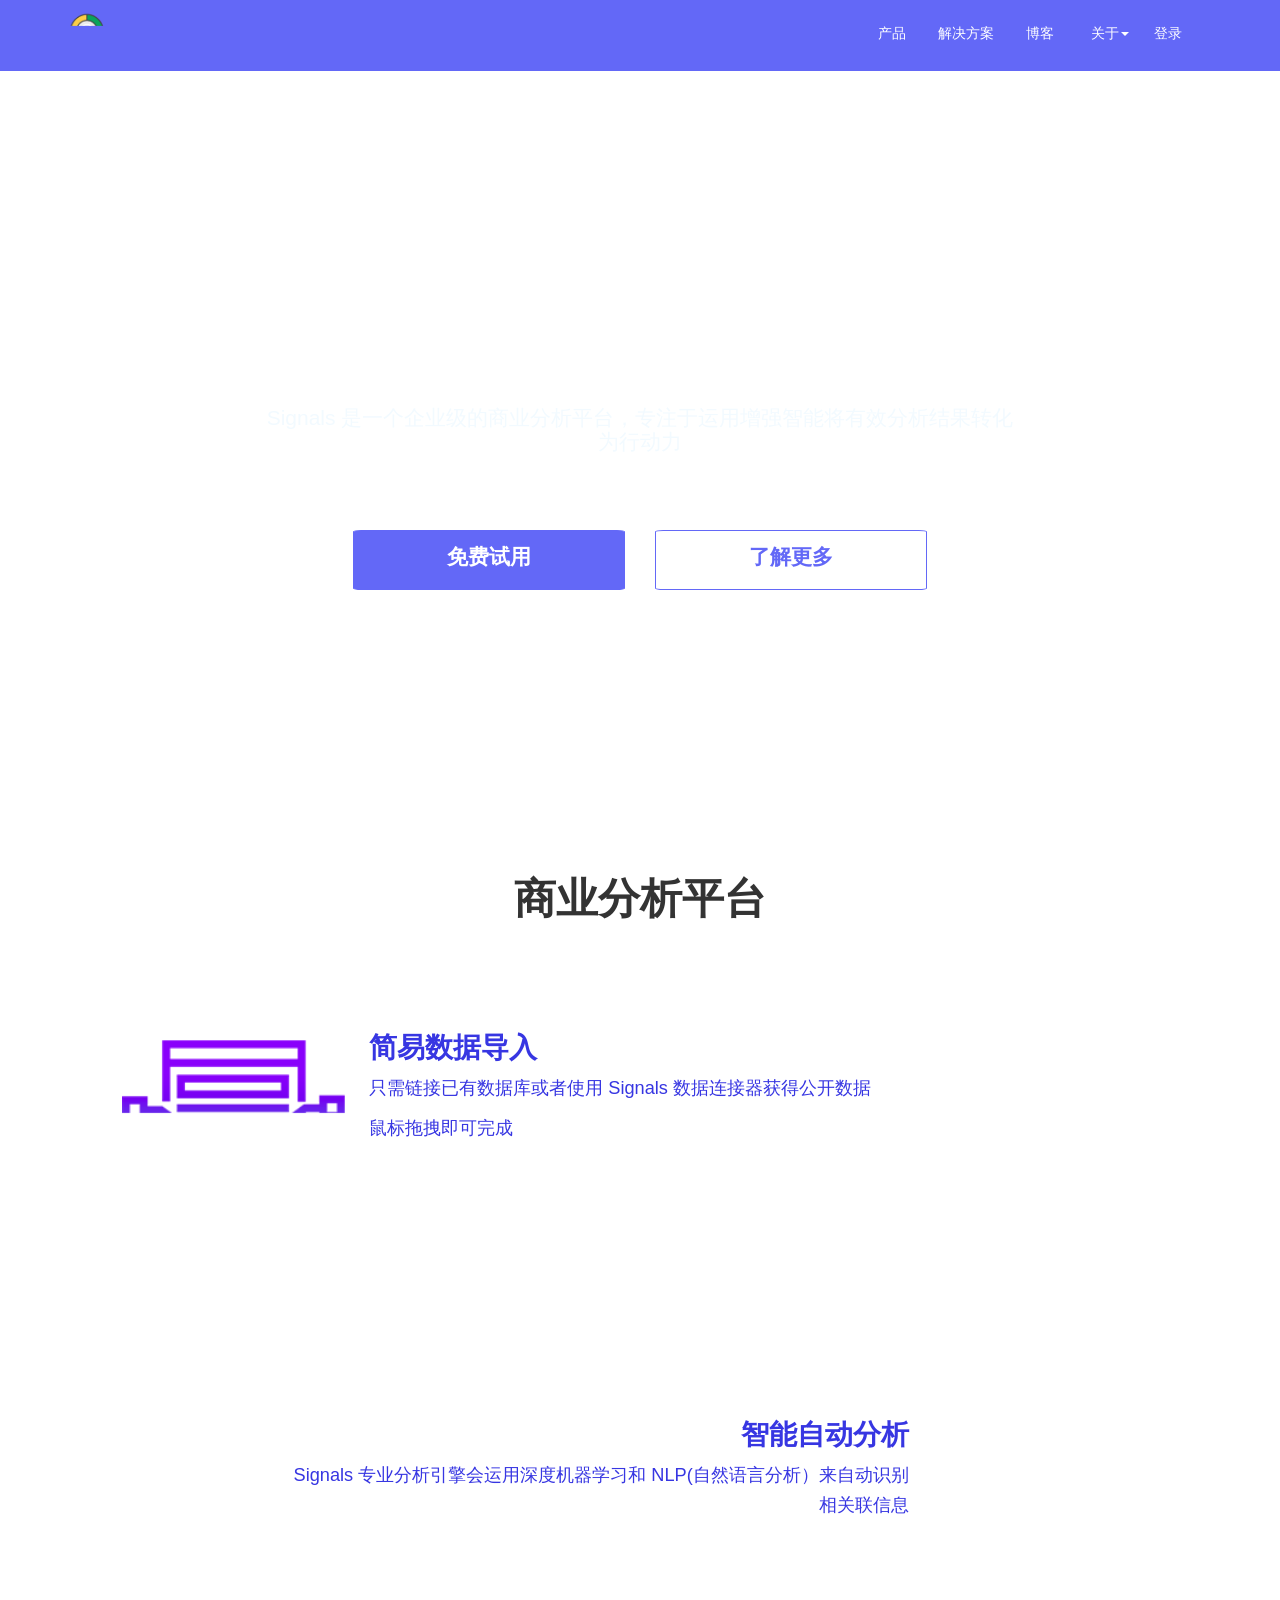
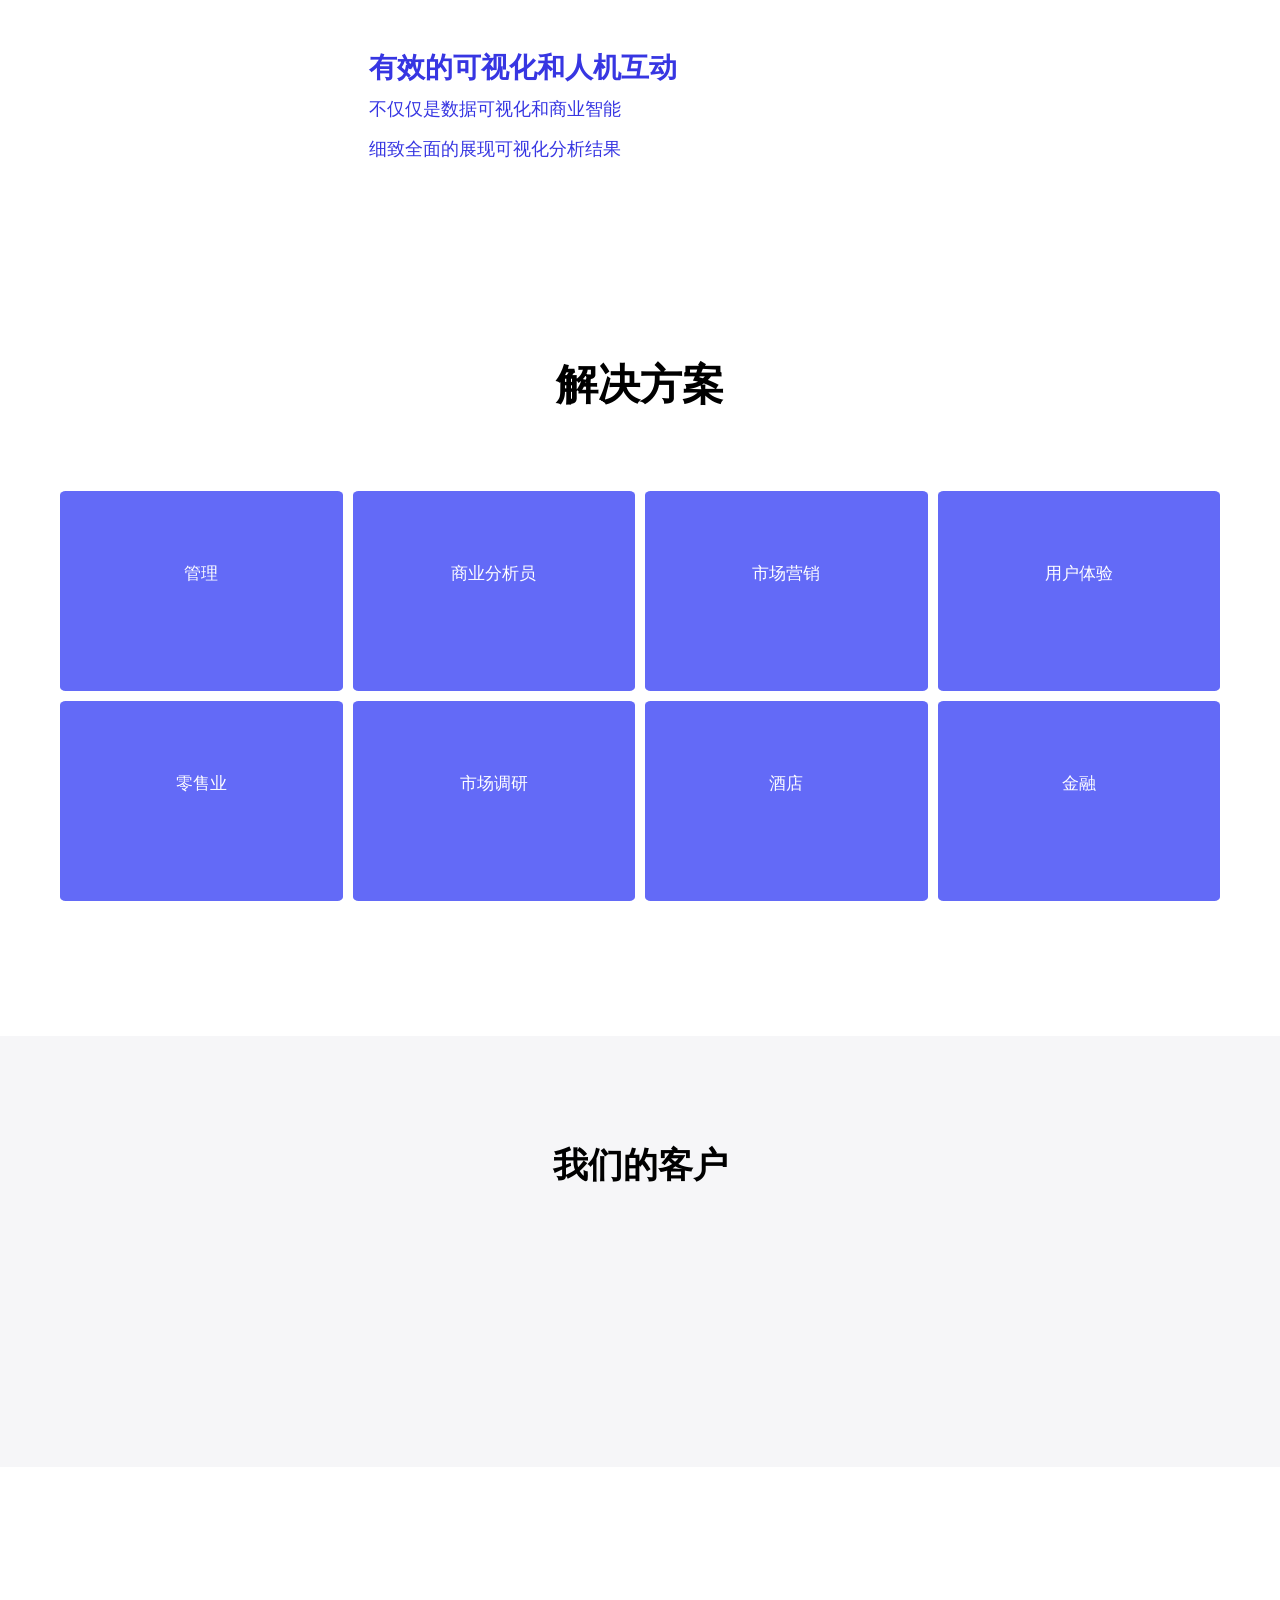
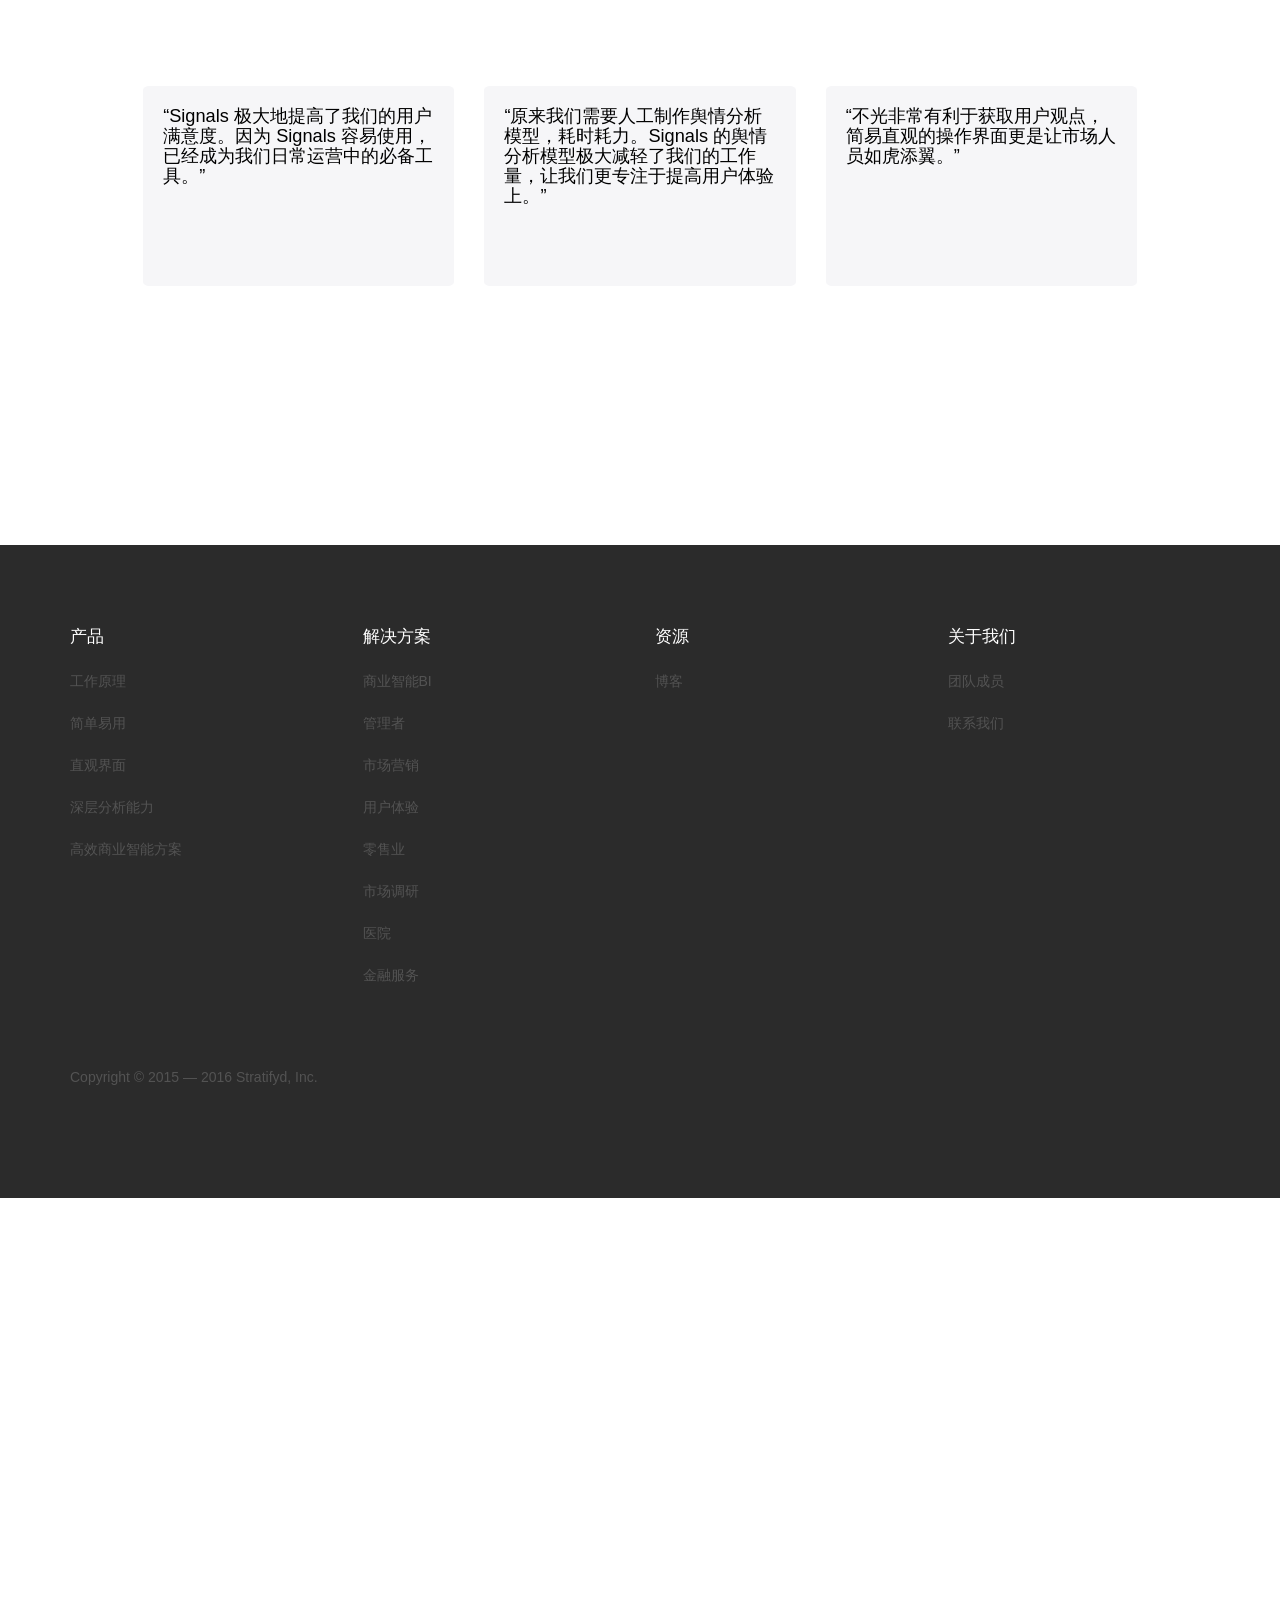
==== index.html @ f4f073d9 "CNTypo" ====
<!DOCTYPE html>
<html lang="en">
<head>
    <meta charset="UTF-8">
	<meta name="viewport" content="width=device-width, initial-scale=1" />
    <title></title>
    <link rel="stylesheet" href="lib/bootstrap-3.3.7-dist/css/bootstrap.min.css" rel="stylesheet">
    <script src="https://code.jquery.com/jquery-2.2.0.min.js"></script>
	<link href="CSS/Global.css" rel="stylesheet"/>
	<link href="CSS/Buttons.css" rel="stylesheet"/>
	<link href="CSS/CanvasBox.css" rel="stylesheet"/>
	<link href="CSS/LandingPageDesigned.css" rel="stylesheet"/>	
</head>
<body>
<!--Maincotainer the whole page-->	
	

		<nav class="navbar navbar-default" role="navigation" id="NavBarPart">
	   <div class="navbar-header" id="CompanyTitelPartImportent">
		  <button type="button" class="navbar-toggle" data-toggle="collapse" 
			 data-target="#example-navbar-collapse">
			 <span class="sr-only">Switch</span>
			 <span class="icon-bar"></span>
			 <span class="icon-bar"></span>
			 <span class="icon-bar"></span>			  
		  </button>
		  <a class="navbar-brand" id="CompanyIconTitleText" href="#">
			  <img class="img" src="Resource/Icons/Stratifyd/Stratifyd-Logo-Simple-white.png" id="NavTitleCompanyIcon">
			  </img> 
<!--			  <span class="NavTitleName" id="StratifydLogoText">Stratifyd</span> -->
<!--		   <img class="img" src="Resource/Icons/Stratifyd/Stratifyd-Logo-Simple-text-white.png" id="StratifydLogoText"></img>-->
		   </a>	
	   </div>
	   <div class="collapse navbar-collapse" id="example-navbar-collapse">
		  <ul class="nav navbar-nav" id="NavbarDetailPart">
			 <li class="active NavBarButtons" id="navProduct"><a href="#">产品</a></li>
			 <li class="active NavBarButtons" id="navSolution"><a href="#">解决方案</a></li>
			 <li class="active NavBarButtons" id="navBlog"><a href="#">博客</a></li>
			 <li class="dropdown">
				 <a href="#" class="dropdown-toggle NavBarButtons" data-toggle="dropdown"id="DraopDownMenu1">
					 关于<b class="caret"></b>
				 </a>
				 <ul class="dropdown-menu NavBarButtons">
					 <li><a href="#" id="navOurTeam">关于我们</a>
					 </li>
					 <li><a href="#" id="navContactUs">联系我们</a>
					 </li>
				 </ul>
			  </li>
		 		<li class="active NavBarButtons" id="navLogIN"><a href="#">登录</a></li>	  
<!--			 <li class="active NavBarButtons col-xs-12 col-sm-2 col-md-2" id = "NavBarLoginPart"><a class = "btn NavBarButtons" id="NavBarLoginButton">Log In</a></li>-->
<!--		     <li class="active NavBarButtons col-xs-12 col-sm-2 col-md-2" id = "NavBarSignUpPart"><a class = "btn NavBarButtons" id="NavBarSignUpButton">Sign Up</a></li>		 -->
		  </ul>
	   </div>
	</nav>
	
<div class="jumbotron" id="TitleBar">
	
	<div class = "container" id = "LandingPageMainTitleContainer">
		
		<div class="row">
<!--
			<div class="col-xs-2 col-sm-2 col-md-2 col-lg-2">
			</div>
-->
			<div class="col-xs-12 col-sm-12 col-md-12 col-lg-12">
				<h1 class="Introduce IntroTitle" id="MainAttarctText">从海量数据到企业利润的最佳捷径
				<h1>
			</div>
		</div>

		<div class="row">
			<div class="col-xs-12 col-sm-12 col-md-2 col-lg-2">
			</div>		
			<div class="col-xs-12 col-sm-12 col-md-8 col-lg-8">
				<h3 class="Introduce IntroCotent" id="SignalsText">
					Signals 是一个企业级的商业分析平台，专注于运用增强智能将有效分析结果转化为行动力
				</h3>
			</div>		
		</div>

		<div class="row">
			<div class="col-xs-12 col-sm-12 col-md-6 col-md-6 text-right" id = "TitleButtonPart1">
				<span class="btn btn-info" id="FirstTry">免费试用</span>
			</div>
			
			<div class="col-xs-12 col-sm-12 col-md-6 col-md-6 text-left" id = "TitleButtonPart2">
				<span class="btn btn-info" id="LandingFirstLearnMoreProduct">了解更多</span>
			</div>
			
		</div>			
		
	</div>
			
</div>

	
<div class = "container" id = "BubbleProcessDetailCotainer">
	
	<div class="row">
		<div class = "col-sm-12 text-center" id = "FirstSubTitle">
			<h1 class = "SecondRowTitle">商业分析平台</h1>
		</div>
	</div>
	
	<div class = "row" id = "ProcessDetailContent">
		<div class = "col-xs-12  col-sm-12 col-md-12 text-center">
			
			<div class = "col-xs-12 col-sm-12 col-md-12 ProcessDetailSignalBox2" id="DetailColum1">
				
				<div class="col-xs-12 col-sm-12 col-md-3" id="DetailColum1">
					
						<img src="Resource/LandingPageImages/BlueIntegrateIcon.png" class="img BubblePart BigSize" id = "CircleBubble1">
						</img>
				
				</div>

				<div class="col-xs-12 col-sm-12 col-md-7 ProcessDetailTextIntro2 text-left" id="DetailColum1">
					
					<h3 class="IconTitleS ThirdTitle" id = "IntegrateTitle">简易数据导入</h3>
					
					<h4 class="ProcessDetailText" id="IntegrateDetailText1">
						只需链接已有数据库或者使用 Signals 数据连接器获得公开数据
					</h4>
					
					<h4 class="ProcessDetailText" id="IntegrateDetailText2">
						鼠标拖拽即可完成
					</h4>
					
<!--
					<h4 class="ProcessDetailIntroText text-left" id="IntegrateDetailIntroText2">
						Data connectors include Salesforce, Twitter, Facebook, Google Play Store, iOS app Store and many more. The list is always growing!
					</h4>
-->
					
				</div>			

			
			</div>
		
			<div class = "col-xs-12 col-sm-12 col-md-12 ProcessDetailSignalBox2" id="DetailColum2">
				
				<div class="col-xs-12 col-sm-12 col-md-12" id="DetailColum2">
					
					<div class="col-xs-12 col-sm-12 col-md-2">
					</div>
					
					<div class="col-xs-12 col-sm-12 col-md-3" id="DetailColum2ImageBox">

							<img src="Resource/LandingPageImages/BlueProcessIcon.png" class="img BubblePart BigSize" id = "CircleBubble2">
							</img>

					</div>
				
					<div class="col-xs-12 col-sm-12 col-md-7 ProcessDetailTextIntro2 text-right" id="DetailColum2">

						<h3 class="IconTitleS ThirdTitle" id = "ProcessTitle">智能自动分析</h3>

						<h4 class="ProcessDetailText" id="ProcessDetailText1">
								Signals 专业分析引擎会运用深度机器学习和 NLP(自然语言分析）来自动识别相关联信息
						</h4>
						
<!--
						<h4 class="ProcessDetailText" id="ProcessDetailText1">
								Let Signals’ Deep Machine Learning engine do the heavy lifting by detecting relevant themes in the data, no training required.
						</h4>
-->
						
<!--
						<h4 class="ProcessDetailIntroText" id="ProcessDetailIntroText2">
							Data connectors include Salesforce, Twitter, Facebook, Google Play Store, iOS app Store and many more. The list is always growing!
						</h4>
-->

					</div>
					
				</div>		

			</div>
	
			<div class = "col-xs-12 col-sm-12 col-md-12 ProcessDetailSignalBox2" id="DetailColum3">
				
				<div class="col-xs-12 col-sm-12 col-md-12" id="DetailColum3">
					
					<div class="col-xs-12 col-sm-12 col-md-3" id="DetailColum3">

							<img src="Resource/LandingPageImages/BlueVisulizationIcon.png" class="img BubblePart BigSize" id = "CircleBubble3">
							</img>

					</div>

					<div class="col-xs-12 col-sm-12 col-md-7 ProcessDetailTextIntro2 text-left" id="DetailColum3">

						<h3 class="IconTitleS ThirdTitle" id = "VisualizationTitle"> 有效的可视化和人机互动</h3>

						<h4 class="ProcessDetailText" id="VisualizationText1">
							不仅仅是数据可视化和商业智能
						</h4>
						
						<h4 class="ProcessDetailText" id="VisualizationText2">
							细致全面的展现可视化分析结果
						</h4>
						
<!--
						<h4 class="ProcessDetailIntroText" id="VisualizationDetailIntroText2">
							Create a dashboard or do a deep-dive analysis. No need for a data scientist.
						</h4>
-->
						
					</div>			
				
				</div>
	
			</div>			
		
		</div>
	</div>	
	
</div>
<!--</div>-->

<div class = "container" id = "ProcessDetailCotainer">
	
	<div class="row">
		<div class = "col-xs-12 col-sm-12 col-md-12 text-center" id = "LinkButtonPartText1">
			<h2 class="SecondRowTitle" id="ASolutionYNTitle">解决方案</h2>
		</div>
	</div>
	
	<div class="row" id="FirstLinkButtonRow">
				
		<div class = "col-xs-12 col-sm-6 col-md-3 CenterandBoderBox">
			<div class = "col-xs-12 col-sm-12 col-md-12 CenterandBoder" id = "LinkButtonCotainBox11">

				<div class = 'col-sm-12 SolutionBox' id = "LinkCotainMainView11">
					<img src="Resource/Icons/BottomLinkIcons/NewExcutivesIcon.png" class="img BottomIcons" id="ExecutiveIcon">
					</img>
					<h5 class = "IconTitleS WhiteText" id = "ExecutiveTitle">管理</h5>
				</div>

				<div class = 'col-xs-12 col-sm-12 col-md-12 SolutionBox' id = "LinkCotainText11">

					<h5 class="LittleTitle"> 管理:
					</h5>
					<P>
					<h5 class="TextControl">根据实时准确数据分析制定决策</h5>
					</P>

					<p>
					<h5 class = "IconTitleS BlueLinkText" id = "ExecutiveLearnMore">了解更多</h5>	
					</p>

				</div>

			</div>
		</div>
			
		<div class = "col-xs-12 col-sm-6 col-md-3 CenterandBoderBox">
			<div class = "col-xs-12 col-sm-12 col-md-12 CenterandBoder" id = "LinkButtonCotainBox12">

				<div class = 'col-sm-12 SolutionBox' id = "LinkCotainMainView12">
					<img src="Resource/Icons/BottomLinkIcons/User_white.png" class="img BottomIcons" id="BusinessIntIcon">
					</img>
					<h5 class = "IconTitleS WhiteText" id = "BussinessIntTitle">商业分析员</h5>				
				</div>

				<div class = 'col-sm-12 col-md-12 SolutionBox' id = "LinkCotainText12">

					<h5 class="LittleTitle"> 商业分析员:
					</h5>

					<p>
					<h5 class="TextControl">快速准确制定深度数据分析报告</h5>
					</p>

					<p>
					<h5 class = "IconTitleS BlueLinkText" id = "BusinessIntLearnMore">了解更多</h5>	
					</p>
				</div>

			</div>
		</div>

		<div class = "col-xs-12 col-sm-6 col-md-3 CenterandBoderBox">
			<div class = "col-xs-12 col-sm-12 col-md-12 CenterandBoder" id = "LinkButtonCotainBox13">

				<div class = 'col-xs-12 col-sm-12 col-md-12 SolutionBox' id = "LinkCotainMainView13">
					<img src="Resource/Icons/BottomLinkIcons/NewMarketingIcon_White.png" class="img BottomIcons" id="MarketingIcon">
					</img>
					<h5 class = "IconTitleS WhiteText" id = "MarketingTitle">市场营销</h5>				
				</div>

				<div class = 'col-xs-12 col-sm-12 col-md-12 SolutionBox' id = "LinkCotainText13">

					<h5 class="LittleTitle"> 市场营销:
					</h5>

					<p>
					<h5 class="TextControl">根据热点制定有效市场营销活动</h5>					
					</p>

					<p>
					<h5 class = "IconTitleS BlueLinkText" id = "MarketingLearnMore">了解更多</h5>	
					</p>
				</div>

			</div>			
		</div>
		
		<div class = "col-xs-12 col-sm-6 col-md-3 CenterandBoderBox">
			<div class = "col-xs-12 col-sm-12 col-md-12 CenterandBoder" id = "LinkButtonCotainBox14">

				<div class = 'col-xs-12 col-sm-12 col-md-12 SolutionBox' id = "LinkCotainMainView14">
					<img src="Resource/Icons/BottomLinkIcons/NewCustomerIcon.png" class="img BottomIcons" id="CustomerExIcon">
					</img>
					<h5 class = "IconTitleS WhiteText" id = "CustomerEXTitle">用户体验</h5>
				</div>

				<div class = 'col-xs-12 col-sm-12 col-md-12 SolutionBox' id = "LinkCotainText14">

					<h5 class="LittleTitle">用户体验:
					</h5>

					<p>
					<h5 class="TextControl">时时了解用户情感趋势，做出快速反应</h5>	
					</p>

					<p>
					<h5 class = "IconTitleS BlueLinkText" id = "CustomerexperienceLearnMore">了解更多</h5>	
					</p>

				</div>

			</div>			
		</div>

	</div>

	<div class="row" id="SecondLinkButtonRow">
		
		<div class = "col-xs-12 col-sm-6 col-md-3 CenterandBoderBox">
			<div class = "col-xs-12 col-sm-12 col-md-12 CenterandBoder2" id = "LinkButtonCotainBox21">

				<div class = 'col-sm-12 SolutionBox' id = "LinkCotainMainView21">
					<img src="Resource/Icons/BottomLinkIcons/NewRetailIcon.png" class="img BottomIcons" id="RetailIcon">
					</img>
					<h5 class = "IconTitleS WhiteText" id = "RetailTitle">零售业</h5>				
				</div>

				<div class = 'col-xs-12 col-sm-12 col-md-12 SolutionBox' id = "LinkCotainText21">

					<h5 class="LittleTitle">零售业: 
					</h5>

					<p>
					<h5 class="TextControl">精准分析用户，了解目标用户的购买趋势</h5>	
					</p>

					<p>
					<h5 class = "IconTitleS BlueLinkText" id = "RetailLearnMore">了解更多</h5>	
					</p>

				</div>		

			</div>			
		</div>


		<div class = "col-xs-12 col-sm-6 col-md-3 CenterandBoderBox">
			<div class = "col-xs-12 col-sm-12  col-md-12 CenterandBoder2" id = "LinkButtonCotainBox22">
			
				<div class = 'col-xs-12 col-sm-12 col-md-12 SolutionBox' id = "LinkCotainMainView22">
					<img src="Resource/Icons/BottomLinkIcons/NewUtilitiesIcon.png" class="img BottomIcons" id="UtilitiesIcon">
					</img>
					<h5 class = "IconTitleS WhiteText" id = "UtilitiesTitle">市场调研</h5>				
				</div>

				<div class = 'col-xs-12 col-sm-12 col-md-12 SolutionBox' id = "LinkCotainText22">

					<h5 class="LittleTitle">市场调研: 
					</h5>

					<p>
					<h5 class="TextControl">有效及时对用户反馈做出回应</h5>	
					</p>

					<p>
					<h5 class = "IconTitleS BlueLinkText" id = "UtilitiesLearnMore">了解更多</h5>	
					</p>

				</div>	

			</div>
		</div>


		<div class = "col-xs-12 col-sm-6 col-md-3 CenterandBoderBox">
			<div class = "col-xs-12 col-sm-12 col-md-12 CenterandBoder2" id = "LinkButtonCotainBox23">
				<div class = 'col-sm-12 SolutionBox' id = "LinkCotainMainView23">
					<img src="Resource/Icons/BottomLinkIcons/NewHospitalityIcon_White.png" class="img BottomIcons" id="HospitalityIcon">
					</img>
					<h5 class = "IconTitleS WhiteText" id = "HospitalityTitle">酒店</h5>					
				</div>

				<div class = 'col-xs-12 col-sm-12 col-md-12 SolutionBox' id = "LinkCotainText23">

					<h5 class="LittleTitle">酒店:
					</h5>

					<p>
					<h5 class="TextControl">只需几下点击，有效提高用户体验</h5>	
					</p>

					<p>
					<h5 class = "IconTitleS BlueLinkText" id = "HospitalityLearnMore">了解更多</h5>	
					</p>

				</div>	

			</div>			
		</div>


		<div class = "col-xs-12 col-sm-6 col-md-3 CenterandBoderBox">
			<div class = "col-xs-12 col-sm-12 col-md-12 CenterandBoder2" id = "LinkButtonCotainBox24">

				<div class = 'col-xs-12 col-sm-12 col-md-12 SolutionBox' id = "LinkCotainMainView24">
					<img src="Resource/Icons/BottomLinkIcons/NewFinaicialIcon_White.png" class="img BottomIcons" id="FinancialIcon">
					</img>
					<h5 class = "IconTitleS WhiteText" id = "FinancialTitle">金融</h5>				
				</div>

				<div class = 'col-xs-12 col-sm-12 col-md-12 SolutionBox' id = "LinkCotainText24">

					<h5 class="LittleTitle">金融: 
					</h5>

					<p>
					<h5 class="TextControl">有效提高市场占有率，增强竞争力</h5>	
					</p>

					<p>
					<h5 class = "IconTitleS BlueLinkText" id = "FinancialLearnMore">了解更多</h5>	
					</p>

				</div>	

			</div>			
		</div>


	</div>
</div>

<div class = "containers" id = "CompanyCotainers">
	
	<div class = "container" id = "CompanyCotainers">
		<div class="row CoustomerIconPart" id="CompanyIconPartTitleRow1">
			<div class = "col-xs-12 col-sm-12 col-md-12 text-center">
				<h3 class = "CustomerTitle" id = "CustomerTitle">我们的客户</h3>
			</div>
		</div>

		<div class="row CoustomerIconPart" id="CompanyIconPartRow1">

			<div class = "col-xs-12 col-sm-12 col-md-2">
			</div>

			<div class = "col-xs-6 col-sm-4 col-md-2" id = "AdImageBox1">
				<img class = "AdImageShow" id = "Ad1" src="Resource/Icons/CustomerCompanyIcon/Icons/lenovo.png" alt = "Lenovo">
				</img>
			</div>

			<div class = "col-xs-6 col-sm-4 col-md-2" id = "AdImageBox3">
				<img class = "AdImageShow" id = "Ad3" src="Resource/Icons/CustomerCompanyIcon/Icons/fultonHogan.png" alt = "Fultno">
				</img>
			</div>

			<div class = "col-xs-6 col-sm-4 col-md-2" id = "AdImageBox4">
				<img class = "AdImageShow" id = "Ad4" src="Resource/Icons/CustomerCompanyIcon/Icons/Masco.png" alt = "Masco">
				</img>
			</div>

			<div class = "col-xs-6 col-sm-4 col-md-2" id = "AdImageBox6">
				<img class = "AdImageShow" id = "Ad6" src="Resource/Icons/CustomerCompanyIcon/Icons/ally.png" alt = "Ally">
				</img>
			</div>

		</div>

		<div class="row CoustomerIconPart" id="CompanyIconPartRow2">

			<div class="col-xs-12 col-sm-12 col-md-2">
			</div>

			<div class = "col-xs-6 col-sm-4 col-md-2 col-lg-2" id = "AdImageBox7">
				<img class = "AdImageShow" id = "Ad7" src="Resource/Icons/CustomerCompanyIcon/Icons/shadowdataChange.png" alt = "Shadowdata">
				</img>
			</div>

			<div class = "col-xs-6 col-sm-4 col-md-2 col-lg-2" id = "AdImageBox8">
				<img class = "AdImageShow" id = "Ad8" src="Resource/Icons/CustomerCompanyIcon/Icons/Tinypulse.png" alt = "Tinypluse">
				</img>
			</div>

			<div class="col-xs-6 col-sm-4 col-md-2 col-lg-2" id = "AdImageBox9">
				<img class = "AdImageShow" id = "Ad9" src="Resource/Icons/CustomerCompanyIcon/Icons/Erwin%20Penland.png" alt = "Erwin">
				</img>
			</div>

			<div class="col-xs-6 col-sm-4 col-md-2 col-lg-2" id = "AdImageBox10">
				<img class = "AdImageShow" id = "Ad10" src="Resource/Icons/CustomerCompanyIcon/Icons/lowe's.png" alt = "Lowes">
				</img>
			</div>

		</div>
	</div>
</div>

<div class = "containers" id = "TextSayingPart">
	
	<div class = "container">
		<div class = "row" id = "SayingPart">
			<h2 class="text-center" id="SayingTitle">客户见证</h2>
		</div>

		<div class = "row" id = "SayingTextPart">
			<div class="" id = "TextBox">

				<div class="col-xs-12 col-sm-12 col-md-4" id = "TextContent1">
					<div class = "col-xs-12 col-sm-12 StableHeight TextCotent">
						<h4 class="SayingText" id="SayingText1">
							“Signals 极大地提高了我们的用户满意度。因为 Signals 容易使用，已经成为我们日常运营中的必备工具。”
						</h4>
					</div>

					<div class="col-xs-12 col-sm-12 TitleRule" id = "GuysTitle1">
	<!--					<h4>Ashley Hunsucker,</h4>-->
						<h4 class="SayingTitleTextStyle">高级产品市场分析经理</h4>
					</div>

	<!--
					<div class="col-sm-12 NamePartRule" id = "GuysName1">
						<h4 class="NameOh">Ally</h4>
					</div>
	-->
					<div class="col-xs-12 col-sm-12 col-md-12 SayingImage text-left ButtonIconLittleMarginleft" id="AllayWhiteIcon">
						<img src="Resource/Icons/WhiteIcon/AllySaying_WhiteIcon.png"></img>
					</div>

				</div>

				<div class="col-xs-12 col-sm-12 col-md-4" id = "TextContent2">

					<div class = "col-xs-12 col-sm-12 StableHeight TextCotent">
						<h4 class="SayingText" id="SayingText2">
							“原来我们需要人工制作舆情分析模型，耗时耗力。Signals 的舆情分析模型极大减轻了我们的工作量，让我们更专注于提高用户体验上。”
						</h4>					
					</div>

					<div class="col-xs-12 col-sm-12 TitleRule" id = "GuysTitle2">
	<!--					<h4>Harshad Varia,</h4>-->
						<h4 class="SayingTitleTextStyle">高级用户体验经理</h4>
					</div>

	<!--
					<div class="col-sm-12 NamePartRule" id = "GuysName2">
						<h4 class="NameOh">Lenovo</h4>
					</div>				
	-->
					<div class="col-xs-12 col-sm-12 col-md-12 SayingImage text-left ButtonIconLittleMarginleft" id="LenoveWhiteIcon">
						<img src="Resource/Icons/WhiteIcon/LenoveSaying_WhiteIcon.png"></img>
					</div>

				</div>

				<div class="col-xs-12 col-sm-12 col-md-4" id = "TextContent3">

					<div class = "col-xs-12 col-sm-12 StableHeight TextCotent">
						<h4 class="SayingText" id="SayingText3">
							“不光非常有利于获取用户观点，简易直观的操作界面更是让市场人员如虎添翼。”					
						</h4>						
					</div>

					<div class="col-xs-12 col-sm-12 TitleRule" id = "GuysTitle3">
	<!--					<h4>Roger Beasley, </h4>-->
						<h4 class="SayingTitleTextStyle">首席战略官</h4>
					</div>

					<div class="col-xs-12 col-sm-12 col-md-12 SayingImage text-left ButtonIconLittleMarginleft" id="ErwinWhiteIcon">
						<img src="Resource/Icons/WhiteIcon/ErwinSayingIcon_White.png"></img>
					</div>			

				</div>

			</div>
		</div>		
	</div>

</div>

<div class="containers" id="BottomLinkPart">
	<div class = "container">
		<div class = "row" id = "BottomLinkBox">
			<div class = "col-xs-6 col-sm-6 col-md-3 TopMargin" id = "BottomLinkContentBox1">
				<span class = "BottomLinkTitle" id = "BottomProduct">产品</span>
				<p class="SmallButtonTextLeft GrayText" id = "HIWText">工作原理</p>
				<p class="SmallButtonTextLeft GrayText" id = "ETUText">简单易用</p>
				<p class="SmallButtonTextLeft GrayText" id = "INVisText">直观界面</p>
				<p class="SmallButtonTextLeft" id = "HPAText">深层分析能力</p>
				<p class="SmallButtonTextLeft" id = "ComDataText">高效商业智能方案</p>
			</div>
			<div class = "col-xs-6 col-sm-6 col-md-3 TopMargin" id = "BottomLinkContentBox2">
				<span class = "BottomLinkTitle" id = "BottomSolutions">解决方案</span>
				<p class="SmallButtonTextLeft" id = "BIext">商业智能BI</p>
				<p class="SmallButtonTextLeft" id = "ExcuText">管理者</p>
				<p class="SmallButtonTextLeft" id = "MarketText">市场营销</p>
				<p class="SmallButtonTextLeft" id = "CustomerEXText">用户体验</p>
				<p class="SmallButtonTextLeft" id = "RetailText">零售业</p>
				<p class="SmallButtonTextLeft" id = "UtilitiesText">市场调研</p>	
				<p class="SmallButtonTextLeft" id = "HospitalityText">医院</p>
				<p class="SmallButtonTextLeft" id = "FinSerText">金融服务</p>					
			</div>
			<div class = "col-xs-6 col-sm-6 col-md-3 TopMargin" id = "BottomLinkContentBox3">
				<span class = "BottomLinkTitle" id = "BottomResources">资源</span>
				<p class="SmallButtonTextLeft" id = "BlogIext">博客</p>				
			</div>
			<div class = "col-xs-6 col-sm-6 col-md-3 TopMargin" id = "BottomLinkContentBox4">
				<span class = "BottomLinkTitle" id = "BottomCompany">关于我们</span>
				<p class="SmallButtonTextLeft" id = "OurTeamText">团队成员</p>
<!--
				<p class="SmallButtonTextLeft" id = "JOppText">加入我们</p>
				<p class="SmallButtonTextLeft" id = "MediaText">新闻中心</p>
-->
				<p class="SmallButtonTextLeft" id = "ContactText">联系我们</p>				
			</div>		
		</div>
	</div>

</div>


<div class="containers" id="CopyRightBackground">
	<div class = "container" id = "CopyRightPart">

		<div class = "row" id = "BottomCopyRightPart">

			<div class = "col-xs-12 col-sm-6 col-md-6 text-left" id = "CopyRightBox1">
				<span class="CopyRight" id = "CopyRight">Copyright ©	2015 — 2016 Stratifyd, Inc.</span>
			</div>

			<div class = "col-xs-12 col-sm-6 col-md-6 text-right" id = "CopyRightBox2">
				<div class = "col-xs-12 col-sm-12 col-md-3">
				</div>

				<div class = "col-xs-2 col-sm-2 col-md-1 BottomIconLink" id = "ConnectIconB1">
					<img src="Resource/Icons/FaceBook/NewfacebookBottomIcon.png" class="Icons2" id = "FacebookIcon" alt="FaceBook">
					</img>
				</div>

				<div class = "col-xs-2 col-sm-2 col-md-1 BottomIconLink" id = "ConnectIconB2">
					<img src="Resource/Icons/Linkedin/NewLinkedinIcon.png" class="Icons2" id = "LinkedinIcon" alt="Linkedin">
					</img>
				</div>

				<div class = "col-xs-2 col-sm-2 col-md-1 BottomIconLink" id = "ConnectIconB3">
					<img src="Resource/Icons/Twitter/NewTwitterBottomIcon.png" class="Icons2" id = "TwitterIcon" alt="Twitter">
					</img>	
				</div>

				<div class = "col-xs-2 col-sm-2 col-md-1 BottomIconLink" id = "ConnectIconB4">
					<img src="Resource/Icons/YouTube/NewYoutubeBottomIcon.png" class="Icons2" id = "YoutubeIcon" alt="Youtube">
					</img>
				</div>

				<div class = "col-xs-2 col-sm-2 col-md-1 BottomIconLink" id = "ConnectIconB5">
					<img src="Resource/Icons/GooglePlus/NewTestGooglePlusBottomIcon.png" class="Icons2" id = "GooglePlusIcon" alt="GooglePlus">
					</img>						
				</div>

				<div class = "col-xs-2 col-sm-2 col-md-1 BottomIconLink" id = "ConnectIconB6">
					<img src="Resource/Icons/Tumblr/NewTumblrBottomIcon.png" class="Icons2" id = "TumblrIcon" alt="Tumblr">
					</img>				
				</div>
			</div>

		</div>	
	</div>	
</div>

	
<!-- Resource or Library Scripts -->

<!--
<script src="http://d3js.org/d3.v3.min.js" charset="utf-8"></script>
<script src="http://www.ourd3js.com/library/multext.js" charset="utf-8"></script>
-->
<script src="lib/d3/d3.js"></script>
<script src="lib/d3/d3.min.js"></script>
<script src="lib/queue/queue.min.js"></script>
<script src="lib/bootstrap-3.3.7-dist/js/bootstrap.min.js"></script>
<script src="lib/FastClick/fastclick.js"></script>
	
<!-- Control Scripts-->
<script src="Script/TransForm.js"></script>
<script src="Script/GlobalControl.js"></script>
<script src="Script/FontSizeControl.js"></script>
<script src="Script/MouseAction.js"></script>
<script src="Script/LandingPageDesigned.js"></script>
<script src="Script/WindowResize.js"></script>
<script src="lib/css3-mediaqueries-js-master/css3-mediaqueries.js"></script>

<script>(function(){var w=window;var ic=w.Intercom;if(typeof ic==="function"){ic('reattach_activator');ic('update',intercomSettings);}else{var d=document;var i=function(){i.c(arguments)};i.q=[];i.c=function(args){i.q.push(args)};w.Intercom=i;function l(){var s=d.createElement('script');s.type='text/javascript';s.async=true;s.src='https://widget.intercom.io/widget/yobfq5ll';var x=d.getElementsByTagName('script')[0];x.parentNode.insertBefore(s,x);}if(w.attachEvent){w.attachEvent('onload',l);}else{w.addEventListener('load',l,false);}}})()</script>
<script>$(function() {window.Intercom("boot", { app_id: "yobfq5ll" });})</script>

</body>
</html>
---- CSS/Global.css ----
html{
	height: 100%;
	font: normal 100% Gotham Rounded, sans-serif;
	font-size: 16px;
	overflow-x: hidden;
}
body{
	background-color: rgb(255,255,255);
}
.CompanyIconPart{
	width: 100%;
	height: inherit;
	text-align: center;
}
.CompanyIcon{
	width: 50%;
	margin-left: -8%;
	cursor: pointer;
}
.ButtonText{
	position: relative;
	margin-top: auto;
	margin-bottom: auto;
	font-family: "Arial";
	font-weight: bold;
	font-size: 0.7em;
	color: white;
	cursor: pointer;
}
.IconTitleS{
	font-family: "Arial";
	text-align: center;
	position: relative;
	font-weight: lighter;
	margin-top: 10%;
	color: rgb(0,0,0);
	cursor: pointer;
	font-size: 1.2em;
}
.ThirdTitle{
	font-family: "Arial";
	font-weight: bold;
	font-size: 2em;
	color: rgb(55,54,226);
	margin-top: 0px;
	margin-bottom: 5px;
}
.NormalSize{
	width: 80%;
	margin-left: 10%;
}
.NormalSize2{
	width: 70%;
	margin-left: 15%;
}
.NormalSize3{
	width: 75%;
	margin-left: 12.5%;
}
.StableHeight{
	min-height: 200px;
	height: auto;
}
.WhiteText{
	color: white;
}
.navbar-default .navbar-nav>.open>a, .navbar-default .navbar-nav>.open>a:focus, .navbar-default .navbar-nav>.open>a:hover {
	background-color: rgb(136,134,172);
}
.navbar-nav>li>.dropdown-menu{
	background-color: rgb(136,134,172);
}
.dropdown-menu>li>a{
	color: white;
}
#CopyRightBox1{
	margin-top: 15px;
	margin-bottom: 15px;
	font-family: "Arial";
}
#CopyRightBox2{
	margin-top: 15px;
	margin-bottom: 15px;	
}
#CopyRightPart{
	margin-top:0px;
	margin-bottom: 0px;
	padding-bottom: 76px;
	background: rgb(43,43,43);
	position: relative;
	color: #535353;
}
#BottomLinkBox{
	padding-left: 0%;
	padding-right: 0%;
	padding-top: 78px;
}
#BottomLinkPart{
/*	width: 100%;*/
	background: rgb(43,43,43);
	position: relative;
	color: white;
	margin-bottom: 0px;
}
#BottomCopyRightPart{
	padding-top: 5%;
/*
	padding-left: 5%;
	padding-right: 5%;
*/
}
.BlueLinkText{
	color: rgb(55,54,226)
}
.BottomLinkContentBox{
	width: 25%;
	float: left;
	height: auto;
}
.BottomLinkTitle{
	font-family: "Arial";
	text-align: left;
	position: relative;
	font-size: 1.2em;
	font-weight: 300;
	color: white;
	padding-bottom: 15%;
}
.SmallButtonTextLeft{
	width: auto;
	font-family: "Arial";
/*	text-align: left;*/
	font-weight: 100;
	color: #535353;
	position: relative;
	margin-top: 22px;
	cursor: pointer;
	font-size: 1em;
}
.Icons2{
	height: 20px;
	background-color: #057cd9;
	float: left;
	position: relative;
	top: 0;
	margin-top: 20px;
	margin-bottom: auto;
	cursor: pointer;
}
#StratifydLogoText{
	margin-left: 35px;
}
#CompanyIconTitleText{
	font-family: "Arial";
	font-weight: bold;
	font-size: 1.5em;
	color: white;
	cursor: pointer;
}
#NavBarPart{
	padding-left: 3.8%;
	padding-right: 3.8%;
	padding-top: 7px;
	padding-bottom: 7px;
	background-color: rgb(99,104,247);
	border-color: transparent;
	text-align: center;
	min-height: 70px;
	border-radius: 0%;
}
#NavBarPart2{
	margin-top: 144px;
	padding-left: 3.8%;
	padding-right: 3.8%;
	padding-top: 7px;
	padding-bottom: 7px;
	background-color: rgb(25,41,54);
	border-color: transparent;
	text-align: center;
	height: 70px;
	border-radius: 0%;
}
#CopyRightBackground{
	background-color: rgb(43,43,43)
}
.NavBarButtons{
	font-family: "Arial";
	color: rgb(159,158,163);
	font-size: 14px;
	font-weight: 300;
}
.navbar-default .navbar-nav>.active>a, .navbar-default .navbar-nav>.active>a:focus, .navbar-default .navbar-nav>.active>a:hover{
	background-color: inherit;
	border-color: transparent;
	color: rgb(255,255,255);	
	padding-left: 10px;
	padding-right: 10px;
	margin-right: 12px;
}
.BottomLinkContentBox{
	display: inline-block;
}
.BottomIconLink{
/*	text-align: right;*/
}
#CompanyTitelPartImportent{
/*	margin-left: 5%;*/
/*	margin-right: 5%;*/
/*	height: 100%;*/
}
#NavbarDetailPart{
/*	margin-left: 32%;*/
	background-color: transparent;
	padding-left: 1%;
	padding-right: 1%;
	padding-bottom: 5px;
	float: right;
}
#NavBarLoginButton{
	margin-top: 9.875px;
	font-size: 16.5px;
	width: 104px;
	height: 34px;
	border-radius: 5%;
	border-color: rgb(211,210,214);
	color: rgb(103,101,181);
	font-weight: 500;
	padding-top: 4.125px;
	padding-bottom: 4.125px;
}
#NavBarSignUpButton{
	margin-top: 9.875px;
	margin-left: 10px;
	font-size: 16.5px;
	width: 104px;
	height: 34px;
	border-radius: 5%;
	border-color: rgb(56,56,158);
	color: rgb(255,255,255);
	font-weight: 500;
	padding-top: 4.125px;
	padding-bottom: 4.125px;
	background-color: rgb(56,56,158);
}
#NavBarLoginPart{
/*	margin-left: 5%;*/
/*	float: right;*/
	text-align: -webkit-center;
}
#DraopDownMenu1{
	color: rgb(255,255,255);
}
#NavBarSignUpPart{
	text-align: -webkit-center;
}
.navbar{
	margin-bottom: 0px;
}
#NavTitleCompanyIcon{
/*	width: 30px;*/
	position: absolute;
	margin-top: -15px;
	min-width: 150px;
	max-height: 65px;
	width: 10%;
}
.SecondRowTitle{
	font-family: "Arial";
	font-weight: bold;
	margin-top: 118px;
	font-size: 3em;
	margin-bottom: 111px;
/*
	padding-left: 5%;
	padding-right: 5%;
*/
}
#FirstTry{
	font-size: 1.5em;;
	font-weight: bold;
	padding-top: 11.5px;
	height: 60px;
	width: 272px;
	border-radius: 3%;
	color: white;
	background-color: rgb(99,104,247);
	border-color: rgb(99,104,247);
}
.TopMargin{
	margin-top: 2px;
}
@media screen and (max-width: 767px) {
	#NavbarDetailPart{
/*		width: 100%;*/
		margin-left: 0px;
	}
	#FirstTry{
		max-width: 100%;
	}
	.navbar-default .navbar-nav .open .dropdown-menu>li>a{
		color: white;
	}
}

@media screen and (max-width: 992px) {
	.container{
		padding-left: 10%;
		padding-right: 10%;
	}
}
---- CSS/Buttons.css ----
.btn
{
	font-family: "Arial";
	cursor: pointer;
	text-align: center;
}
.btnBlack
{
	margin-top: 8%;
	border-color: rgb(56,56,57);
	background-color: transparent;
	color: rgb(81,81,82);	
}
.btn-info
{
	border-color: rgb(80,167,224);
	background-color: rgb(80,167,224);
	color: rgb(255,255,255);
}
#AboutUs{
	margin-left: 0px;
}
#Login{
	margin-right: 0px;
}
.img-circle{
	width: 120px;
	cursor: pointer;
	background-color: white;
	border-color: rgb(227,227,227);
	border-style: dotted;
	border-width: 5px;
}
---- CSS/CanvasBox.css ----
.ContentBox{
	width: 40%;
	margin-left: 30%;
	height: inherit;
}
.NormalBox{
	width: 100%;
	padding-left: 15%;
	padding-right: 15%;
	height: inherit;
	margin-left: 0px;
	margin-right: 0px;
}
.FullSizeBoxWithStableHeight{
	width: 100%;
	height: inherit;
	height: 750px;
}
.LeftBox{
	width: 100%;
	margin-left: 0;
	height: inherit;
}
.ContentTextInfo{
	font-family: "Arial";
	font-style: normal;
	font-weight: lighter;
}
.TextBox{
	width: 40%;
	margin-left: 30%;
	height: inherit;
}
.ContentText-Center{
	text-align: center;
}
.ContentText-Left{
	text-align: left;
}
.ContentImage{
	margin-top: 2%;
	clear: both;
	margin: auto;
	display: block;
}
.ContentVideo{
	position: relative;
	margin-top: 2%;
	width: 100%;
	height: 100%;
	background-color: rgb(248,248,251);
}
.BigSubBox{
	margin-top: 0px;
	width: 70%;
	margin-left: 15%;
	height: auto;
	background: rgb(246,246,248);
	position: relative;
}
.InsideSmallBox{
	width: 33.3%;
	height: inherit;
	float: left;
	overflow: visible;
	background-color: transparent
}
.HalfCutBox{
	width: 50%;
	height: inherit;
	float: left;
}
.HalfHeight{
	height: 50%;
}
.OneThirdHeight{
	height: 33.33333%
}
.WholeBackgroundBox{
	width: 100%;
	height: auto;
	position: relative;
	background: rgb(255,255,255);
	border-bottom: rgb(216,216,216);
	border-bottom-style: dotted;
	border-bottom-width: thin;	
}
.ItroPartBox{
	width: 60%;
	height: inherit;
	position: relative;
	margin-left: 20%;
}
---- CSS/LandingPageDesigned.css ----
.SubContentBox{
	width: 50%;
	margin-left: 25%;
	height: 200px;
	margin-top: 0px;
	position: relative;
	text-align: center;	
}
.col-sm-1{
	text-align: center;
}
#FirstSubTitle{
	margin-top: 24px;
}
#MainAttarctText{
	color: white;
	margin-top: 188px;
	font-weight: 600;
	margin-bottom: 0px;
	font-size: 4.5em;
	line-height: 150%;
}
#SignalsText{
	margin-top: 32px;
	color: rgb(240,250,255);
	font-weight: lighter;
	line-height: 24px;
	font-size: 1.5em;
	margin-bottom: 0px;
	opacity: 0.8;
}
#TitleButtonPart1{
	text-align: right;
	margin-top: 76px;
}
#TitleButtonPart2{
	text-align: left;
	margin-top: 76px;
}
#CompanIconPart{
	height: auto;
	text-align: center;
}
#BubbleBottonGroupBox{
	border-bottom: rgb(115,115,115);
	border-bottom-style: hidden;
	border-bottom-width: thin;
}
.Introduce{
	text-align: center;
	font-family: "Arial";
	color: white;
}
.IntroTitle{
	font-weight: bold;
	font-size: 2.5em;
}
.SolutionBox{
	height: 200px;
	font-family: "Arial";
}
.TextControl{
	font-family: "Arial";
	font-size: 1em;
}
#SayingTitle{
	margin-top: 90px;
	margin-bottom: 90px;
	font-family: "Arial";
	font-weight: 600;
	font-size: 2.5em;
	color: white;
	
}
#LandingFirstLearnMoreProduct{
	font-size: 1.5em;;
	font-weight: bold;
	padding-top: 11.5px;
	height: 60px;
	width: 272px;
	border-radius: 3%;
	color: rgb(99,104,247);
	background-color: transparent;
	border-color: rgb(99,104,247);
	max-width: 100%;
}
#ASolutionYN{
	font-family: "Arial";
	font-weight: 500;
	font-size: 2em;
}
#MainContentJumpBox1{
	text-align: center;
}
#MainContentJumpBox2{
	text-align: center;
}
#BubbleBottonGroupBox{
	background-color: rgb(255,255,255);
	height: auto;
	padding-top: 2%;
	padding-bottom: 8%;
}
.BottomIcons{
	width: 90px;
}
.CenterandBoderBox{
	padding-right: 5px;
	padding-left: 5px;
	background-color: transparent;
}
.CenterandBoder{
	text-align: center;
	border-bottom-color: transparent;
	border-right-color: transparent;
	border-top-color: transparent;
	border-left-color: transparent;
	border-style: solid;
	border-width: thin;
	overflow: hidden;
	padding-top: 2%;
	padding-bottom: 2%;
	height: 200px;
	overflow: hidden;
	z-index: 1;
	background-color: rgb(99,106,247);
	border-radius: 2%;
	font-family: "Arial";
	margin-top: 5px;
	margin-bottom: 5px;
	padding-top: 30px;
}
.CenterandBoder2{
	text-align: center;
	border-bottom-color: transparent;
	border-right-color: transparent;
	border-top-color: transparent;
	border-left-color: transparent;
	border-style: solid;
	border-width: thin;
	overflow: hidden;
	padding-top: 2%;
	padding-bottom: 2%;
/*	margin-bottom: 10%;*/
	height: 200px;
	overflow: hidden;	
	z-index: 2;
	background-color: rgb(99,106,247);
	border-radius: 2%;
	font-family: "Arial";
	margin-top: 5px;
	margin-bottom: 5px;
	padding-top: 30px;
}
.LeftBoder{
	border-left-color: black;
}
.ProcessDetailSignalBox{
/*	height: 634px;*/
	height: auto;
/*	margin-bottom: 10%;*/
}
.ProcessDetailSignalBox2{
	height: auto;
	margin-bottom: 120px;
}
.navbar-default .navbar-nav>.open>a, .navbar-default .navbar-nav>.open>a:focus, .navbar-default .navbar-nav>.open>a:hover {
	background-color: rgb(138,147,253);
}
.navbar-nav>li>.dropdown-menu{
	background-color: rgb(138,147,253);
}
#DetailColum2{
	border-left-color: transparent;
	border-right-color: transparent;
	border-style: solid;
	border-top-color: transparent;
	border-bottom-color: transparent;
	border-width: 0.5px;
}
#DetailColum2ImageBox{
	float: right;
}
#DetailColum3{
	margin-bottom: 0px;
}
#ProcessDetailContent{
	padding-left: 2.5%;
	padding-right: 2.5%;
/*	padding-bottom: 104px;*/
}
#LinkButtonPartText1{
	padding-top: 188px;
	padding-bottom: 78px;
}
#LinkButtonCotainBox24{
	border-right-color: transparent;
}
#TitleBar{
	background-color: transparent;
	background: url(../Resource/LandingPageImages/BackgroundFullSizeChangeAgain.jpg);
	margin-bottom: 0px;
	text-align: center;
	padding-bottom: 144px;
	padding-top: 0px;
	height: auto;
	background-size: cover;
	background-position: center center;
}

.NameOh{
	margin-top:0px;
}
.TitleRule{
	margin-bottom: 0px;
	margin-top: 15px;
	font-family: "Arial";
	font-size: 1.2em;
	color: rgb(255,255,255);
	padding-left: 20px;
	padding-right: 20px;
}
.NamePartRule{
	color: rgb(255,255,255);
	margin-top: 10px;
	font-family: "Arial";
	font-size: 1.2em;	
	padding-left: 20px;
	padding-right: 20px;
}
.AdImageShow{
	width: 100%;
	margin-bottom: 20%;
}
.CirclePart{
	margin-top: 10px;
	color: rgb(212,212,214);
}
.FullSizeImage{
	width: 80%;
	height: auto;
}
.Margin-left{
	margin-left: 6.25%;
}
.TextCotent{
	padding-top: 10px;
	padding-bottom: 10px;
	padding-left: 20px;
	padding-right: 20px;
	background-color: rgb(246,246,248);
	border-radius: 2%;
}
.SayingTitle{
	margin-top: 1%;
	padding-left: 0;
	font-family: "Arial";
	font-weight: lighter;
}
.SayingTitleTextStyle{
	font-size: 1em;
}
.SayingText{
	font-family: "Arial";
	font-weight: lighter;
	color: rgb(0,0,0);
	font-size: 1.3em;
}
.ProcessDetailTextIntro{
	margin-top: 8%;
}
.ProcessDetailTextIntro2{
	
}
.ProcessDetailIntroImage{
	width: 100%;
}
.ProcessDetailText{
	font-family: "Arial";
	font-weight: lighter;
	font-size: 1.3em;
	line-height: 30px;
	color: rgb(55,54,226);
}
.ProcessDetailIntroText{
	font-family: "Arial";
	font-weight: lighter;
	font-size: 1em;
	color: rgb(172,172,172);
	line-height: 24px;
}
.CustomerTitle{
	margin-top: 110px;
	font-family: "Arial";
	font-weight: 600;
	color: black;
	margin-bottom: 100px;
	font-size: 2.5em;
}
.BigSize{
	height: auto;
	margin-bottom: 40px;
	width: 16em;
}
.SayingTextWhite{
	font-family: "Arial";
	font-weight: 300;
	text-align: center;
	color: white;
	font-size: 1.2em;
	padding-left: 10%;
	padding-right: 10%;
}
.SayingTitleWhite{
	font-family: "Arial";
	font-weight: 300;
	text-align: center;
	color: white;
	font-size: 1.2em;
	padding-left: 10%;
	padding-right: 10%;
	margin-bottom: 84px;
}
.ButtonIconLittleMarginleft{
	margin-left: 5px;
	margin-bottom: 72px;
}
#ErwinWhiteTitleText{
	margin-bottom: 0px;
}
#ASolutionYNTitle{
	color: black;
	margin-top: 0px;
	margin-bottom: 0px;
}
#IntegrateTitleCenter{
	text-align: center;
	cursor: default;
}
#ProcessTitleCenter{
	text-align: center;
	cursor: default;
}
#VisualizationTitleCenter{
	text-align: center;
	cursor: default;
}
#IntegrateTitle{
	text-align: left;
	cursor: default;
}
#ProcessTitle{
	text-align: right;
	cursor: default;
}
#VisualizationTitle{
	text-align: left;
	cursor: default;
}
#TextBox{
	padding-left: 6.25%;
	padding-right: 6.25%;
}
#TextSayingPart{
	background-color: rgb(255,255,255);
	padding-bottom: 114px;
	background: url(../Resource/LandingPageImages/CustomerSayingBackground.png);
	background-size: cover;
}
#LinkButtonCotainBox14{
	border-right-color: transparent;
}
#SmallInsIconBox1{
	width: 80%;
	margin-top: 8%;
}
#BubbleProcessDetailCotainer{
	background-color: rgb(255,255,255);
}
#ProcessDetailCotainer{
	background-color: rgb(255,255,255);
	padding-bottom: 130px;
/*	background: url(../Resource/LandingPageImages/SolutionPartBackground.jpg);*/
	background-size: cover;

}
#ProcessDetailTextIntro2{
	margin-left: 0px;
	margin-right: 0px;
}
#CompanyIconPartTitleRow1{
	padding-top: 0;
	text-align: center;
}
#CompanyIconPartRow1{
	padding-top: 0;
	text-align: center;
	padding-left: 1%;
	padding-right: 1%;
}
#CompanyIconPartRow2{
	padding-top: 0;
	margin-bottom: 118px;
	text-align: center;
	padding-left: 1%;
	padding-right: 1%;
}

#CompanyCotainers{
	background-color: rgb(246,246,248);
}
#TitleIntroNewLanding{
	margin-top: 100px;
}
#IntroText1{
	margin-top: 20px;
}
#PageContent{
	background-color: rgb(246,246,248);
	margin-top: 0px;
}
#HowSignalsWorksDetail{
	background-color: white;
	padding-top: 1%;
	padding-bottom: 1%;
}
#HowSignalsWorksDetailCotnetRow{
	width: 60%;
	margin-left: 20%;
	height: 500px;
}
#DetailColum1{
	padding-left: 0px;
	padding-right: 0px;
}
#DetailColum2{
	padding-left: 0px;
	padding-right: 0px;
}
#DetailColum3{
	padding-left: 0px;
	padding-right: 0px;
}
.FullCoverContentImage{
	width: 100%;
	height: auto;
	position: relative;
}
.ContinueChangeBox{
	margin-top: 1%;
}

#ContinueChangeBox1{
	position: relative;
	opacity: 1;
	z-index: 3;
}
#ContinueChangeBox2{
	position: absolute;
	opacity: 0;
	z-index: -1;
	
}
#ContinueChangeBox3{
	position: absolute;
	opacity: 0;
	z-index: -1;
}
@media screen and (max-width: 768px) {
	.BigSize{
		height: auto;
		width: 12em;
	}
	#ProcessTitle{
		text-align: left;
	}
	#ProcessDetailText1{
		text-align: left;
	}
	.ProcessDetailSignalBox2{
		margin-bottom: 40px;
	}
	#MainAttarctText{
		font-size: 3em;
	}
/*
	#FirstTry{
		width: 232px;
	}
*/
}

@media screen and (max-width: 992px) {
	#ProcessDetailText1{
		text-align: left;
	}
	#ProcessTitle{
		text-align: left;
	}
	#ProcessDetailIntroText2{
		text-align: left;
	}
	#TitleButtonPart1{
		text-align: center;
	}
	#TitleButtonPart2{
		text-align: center;
	}
}
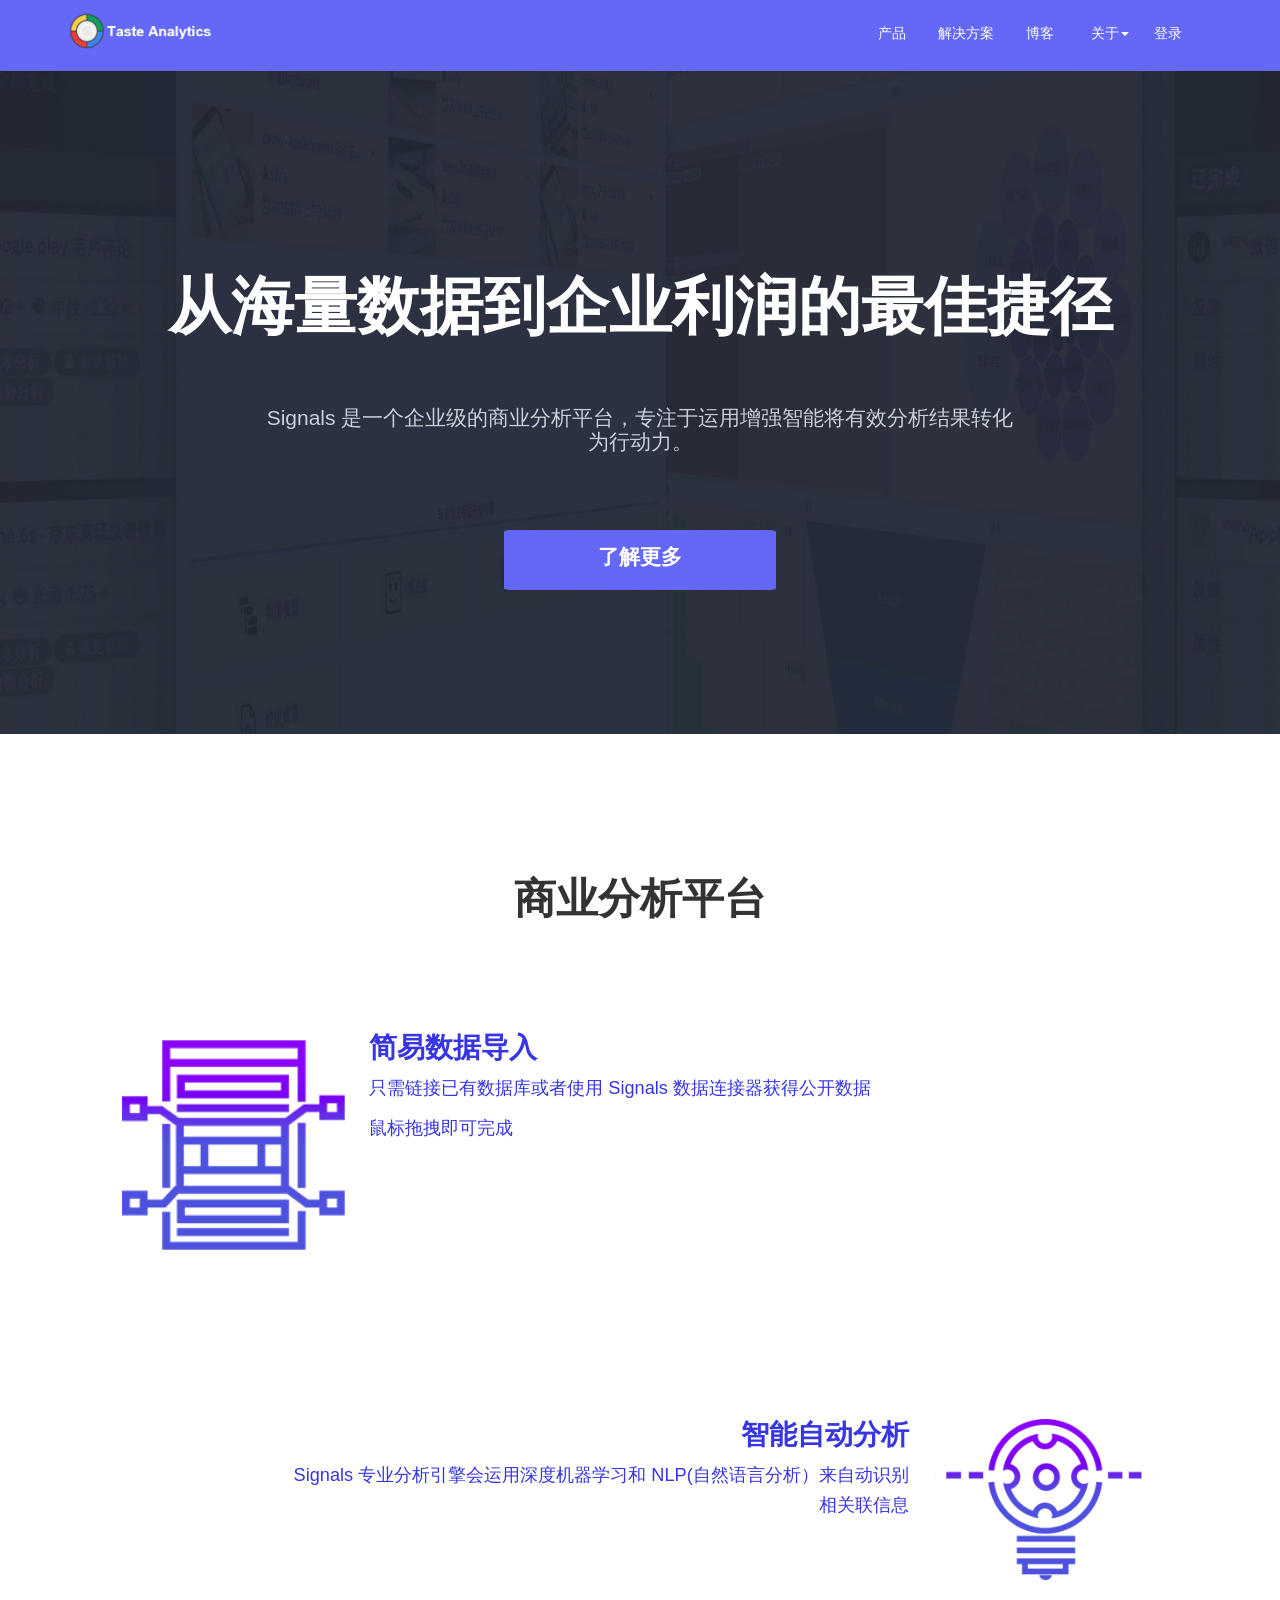
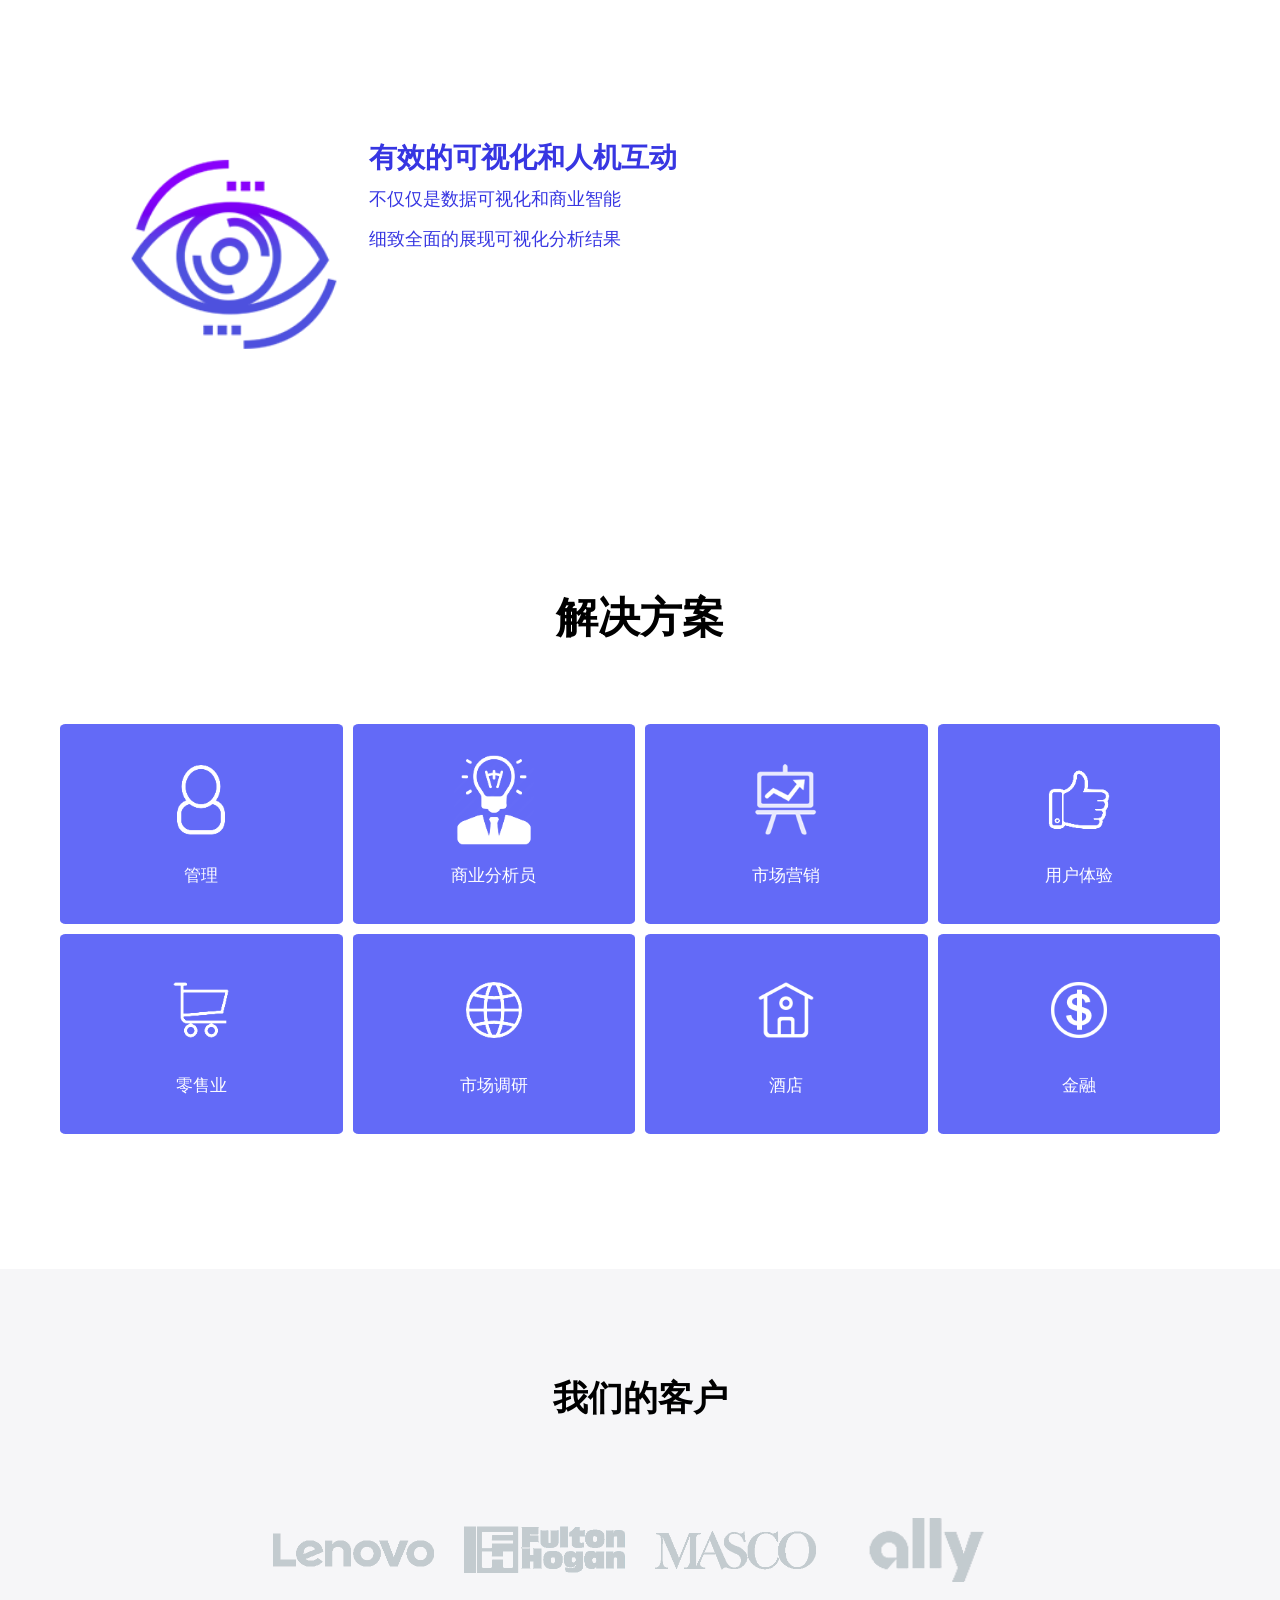
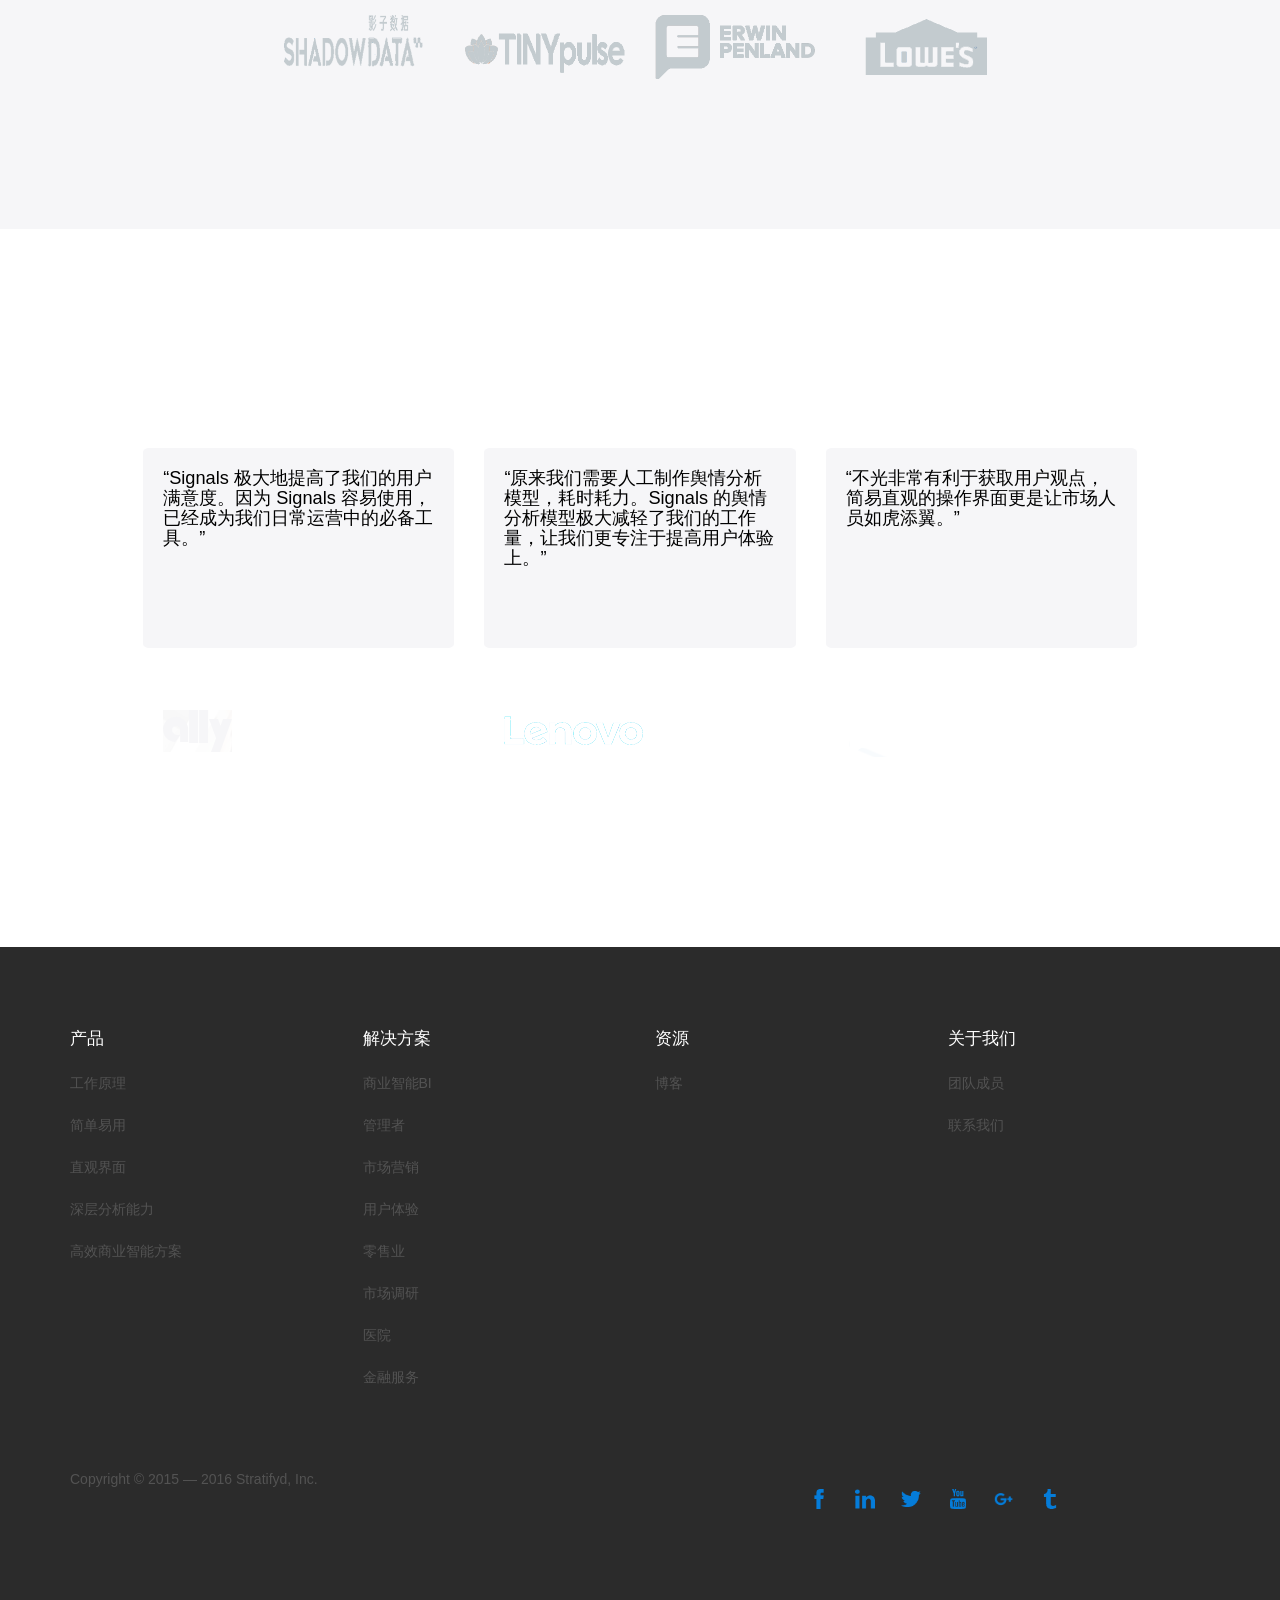
==== commit 112c0825: "ButtonChange" ====
--- a/index.html
+++ b/index.html
@@ -74,19 +74,21 @@
 			</div>		
 			<div class="col-xs-12 col-sm-12 col-md-8 col-lg-8">
 				<h3 class="Introduce IntroCotent" id="SignalsText">
-					Signals 是一个企业级的商业分析平台，专注于运用增强智能将有效分析结果转化为行动力
+					Signals 是一个企业级的商业分析平台，专注于运用增强智能将有效分析结果转化为行动力。
 				</h3>
 			</div>		
 		</div>
 
 		<div class="row">
-			<div class="col-xs-12 col-sm-12 col-md-6 col-md-6 text-right" id = "TitleButtonPart1">
-				<span class="btn btn-info" id="FirstTry">免费试用</span>
+			<div class="col-xs-12 col-sm-12 col-md-12 col-md-12 text-center" id = "TitleButtonPart1">
+				<span class="btn btn-info" id="FirstTry">了解更多</span>
 			</div>
 			
-			<div class="col-xs-12 col-sm-12 col-md-6 col-md-6 text-left" id = "TitleButtonPart2">
+<!--
+			<div class="col-xs-12 col-sm-12 col-md-12 col-md-12 text-center" id = "TitleButtonPart2">
 				<span class="btn btn-info" id="LandingFirstLearnMoreProduct">了解更多</span>
 			</div>
+-->
 			
 		</div>			
 		
--- a/CSS/LandingPageDesigned.css
+++ b/CSS/LandingPageDesigned.css
@@ -30,11 +30,11 @@
 	opacity: 0.8;
 }
 #TitleButtonPart1{
-	text-align: right;
+/*	text-align: right;*/
 	margin-top: 76px;
 }
 #TitleButtonPart2{
-	text-align: left;
+/*	text-align: left;*/
 	margin-top: 76px;
 }
 #CompanIconPart{
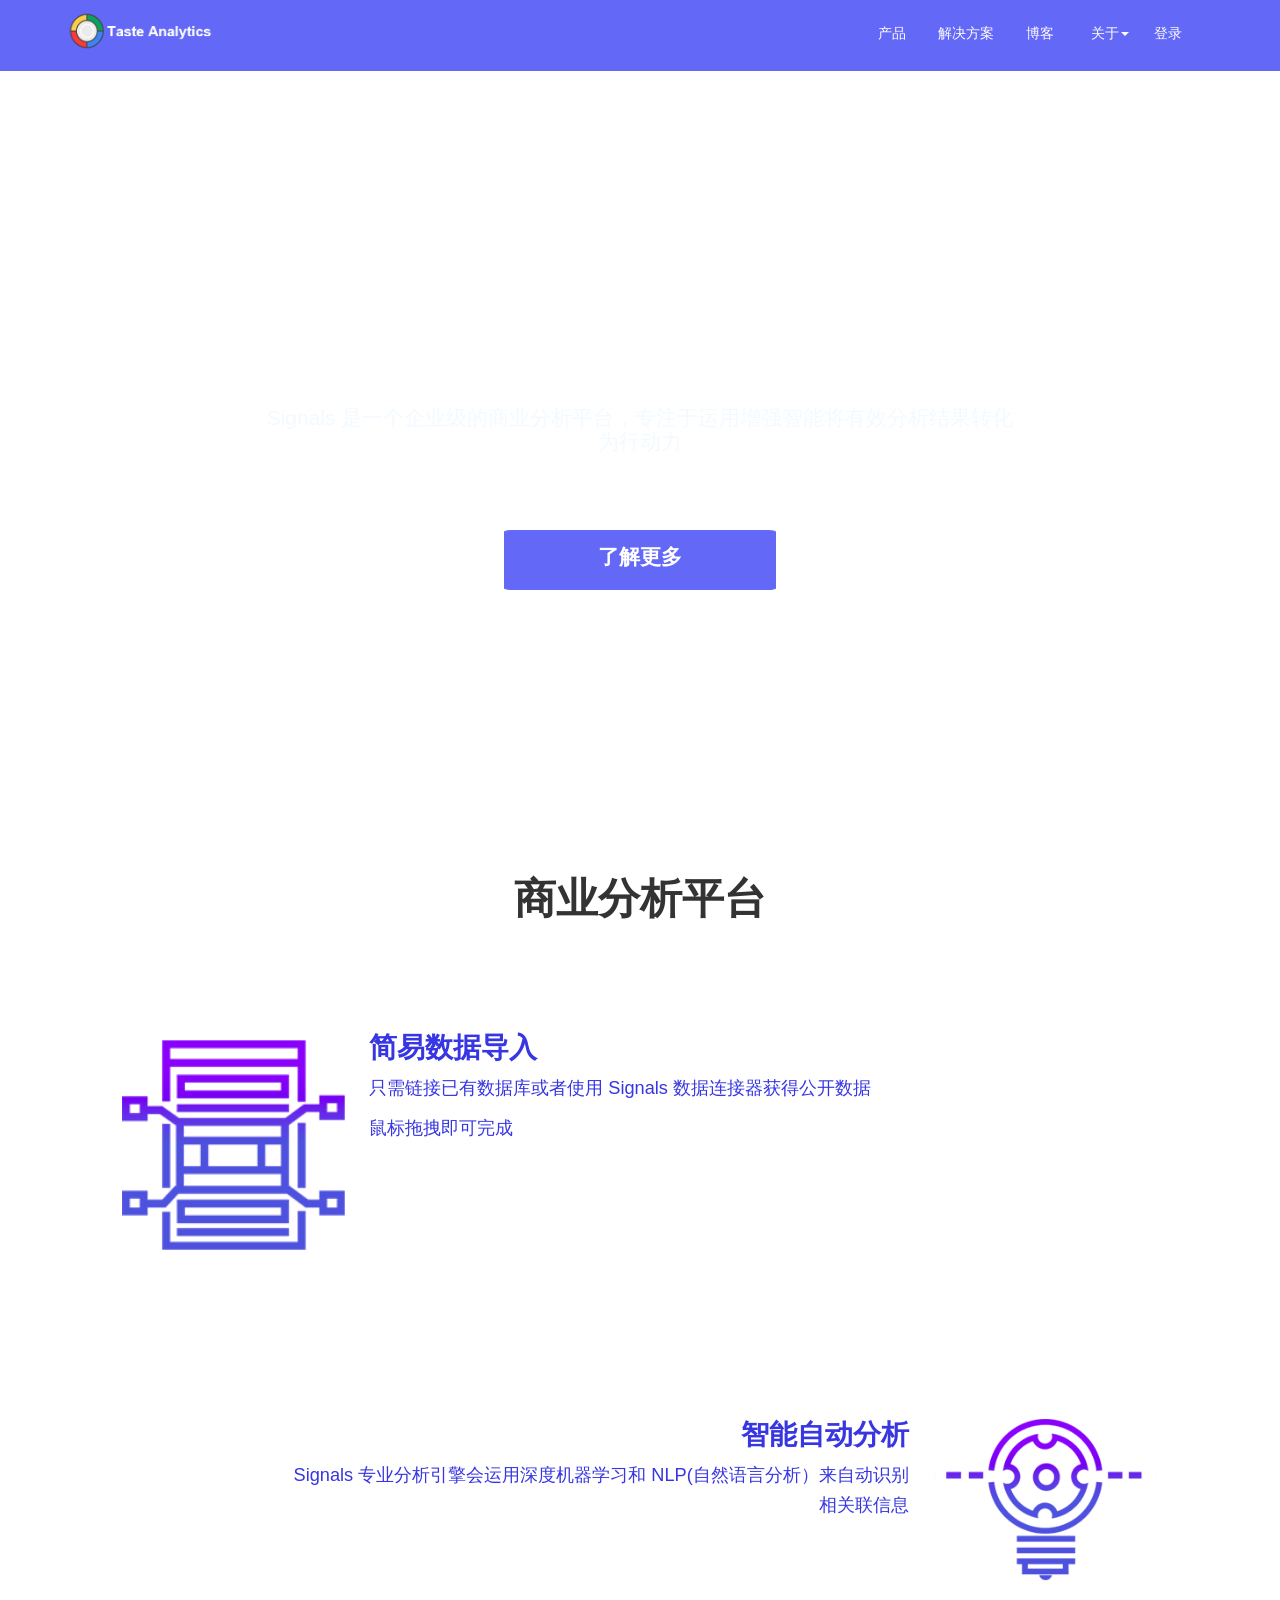
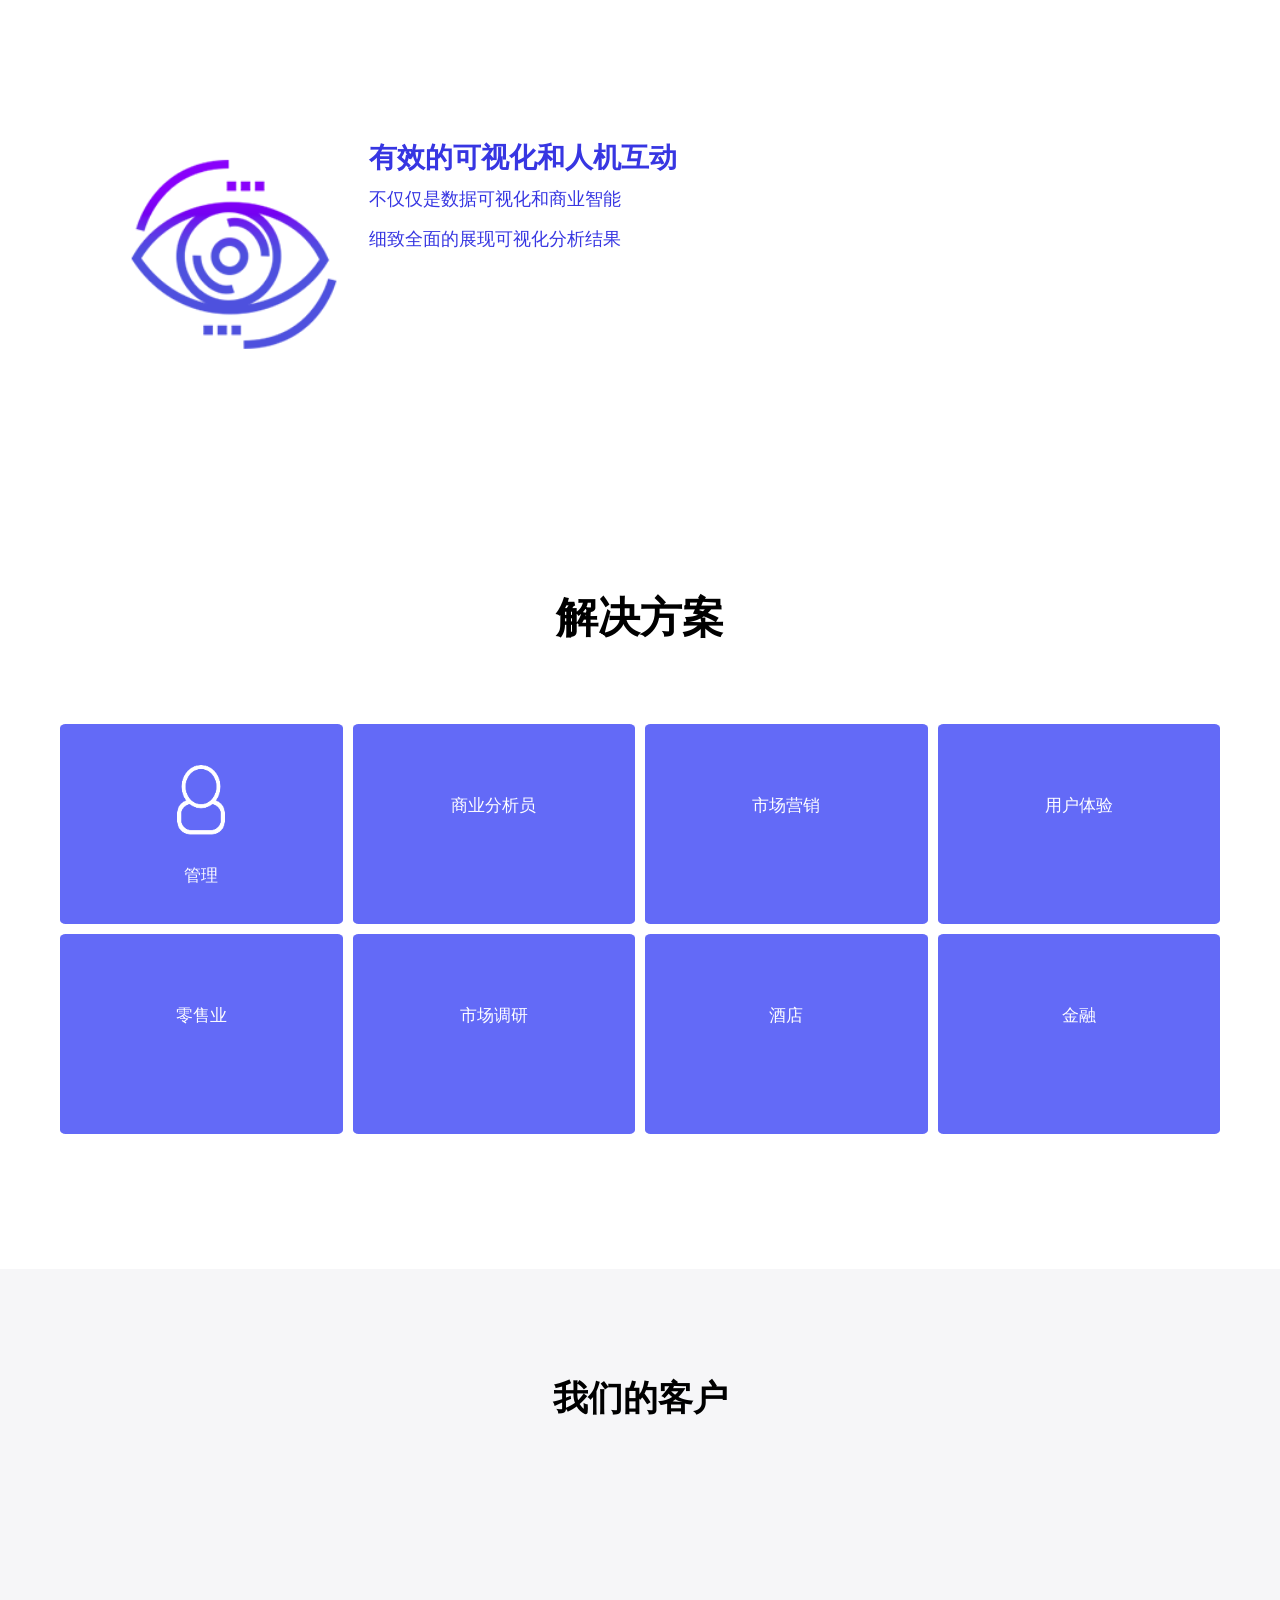
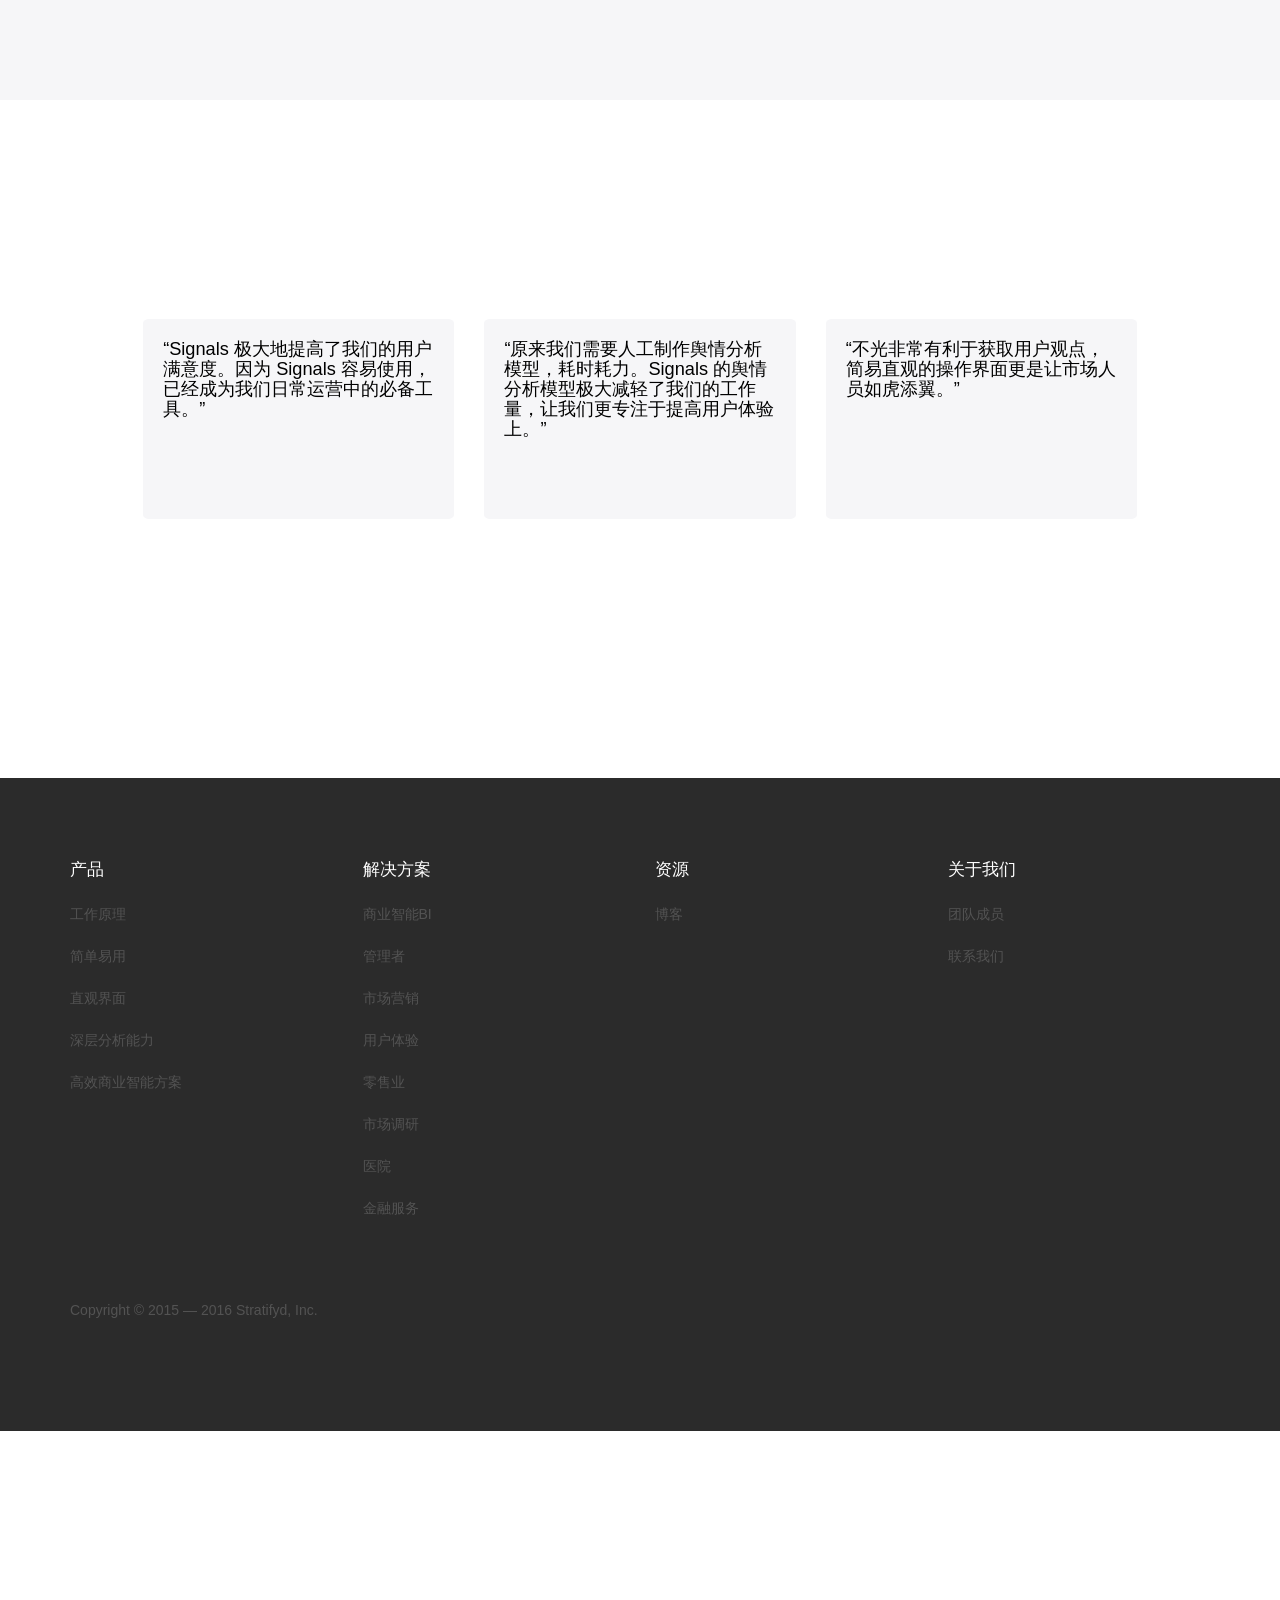
==== commit 5d4a9ae9: "TextChangeLittle" ====
--- a/index.html
+++ b/index.html
@@ -74,7 +74,7 @@
 			</div>		
 			<div class="col-xs-12 col-sm-12 col-md-8 col-lg-8">
 				<h3 class="Introduce IntroCotent" id="SignalsText">
-					Signals 是一个企业级的商业分析平台，专注于运用增强智能将有效分析结果转化为行动力。
+					Signals 是一个企业级的商业分析平台，专注于运用增强智能将有效分析结果转化为行动力
 				</h3>
 			</div>		
 		</div>
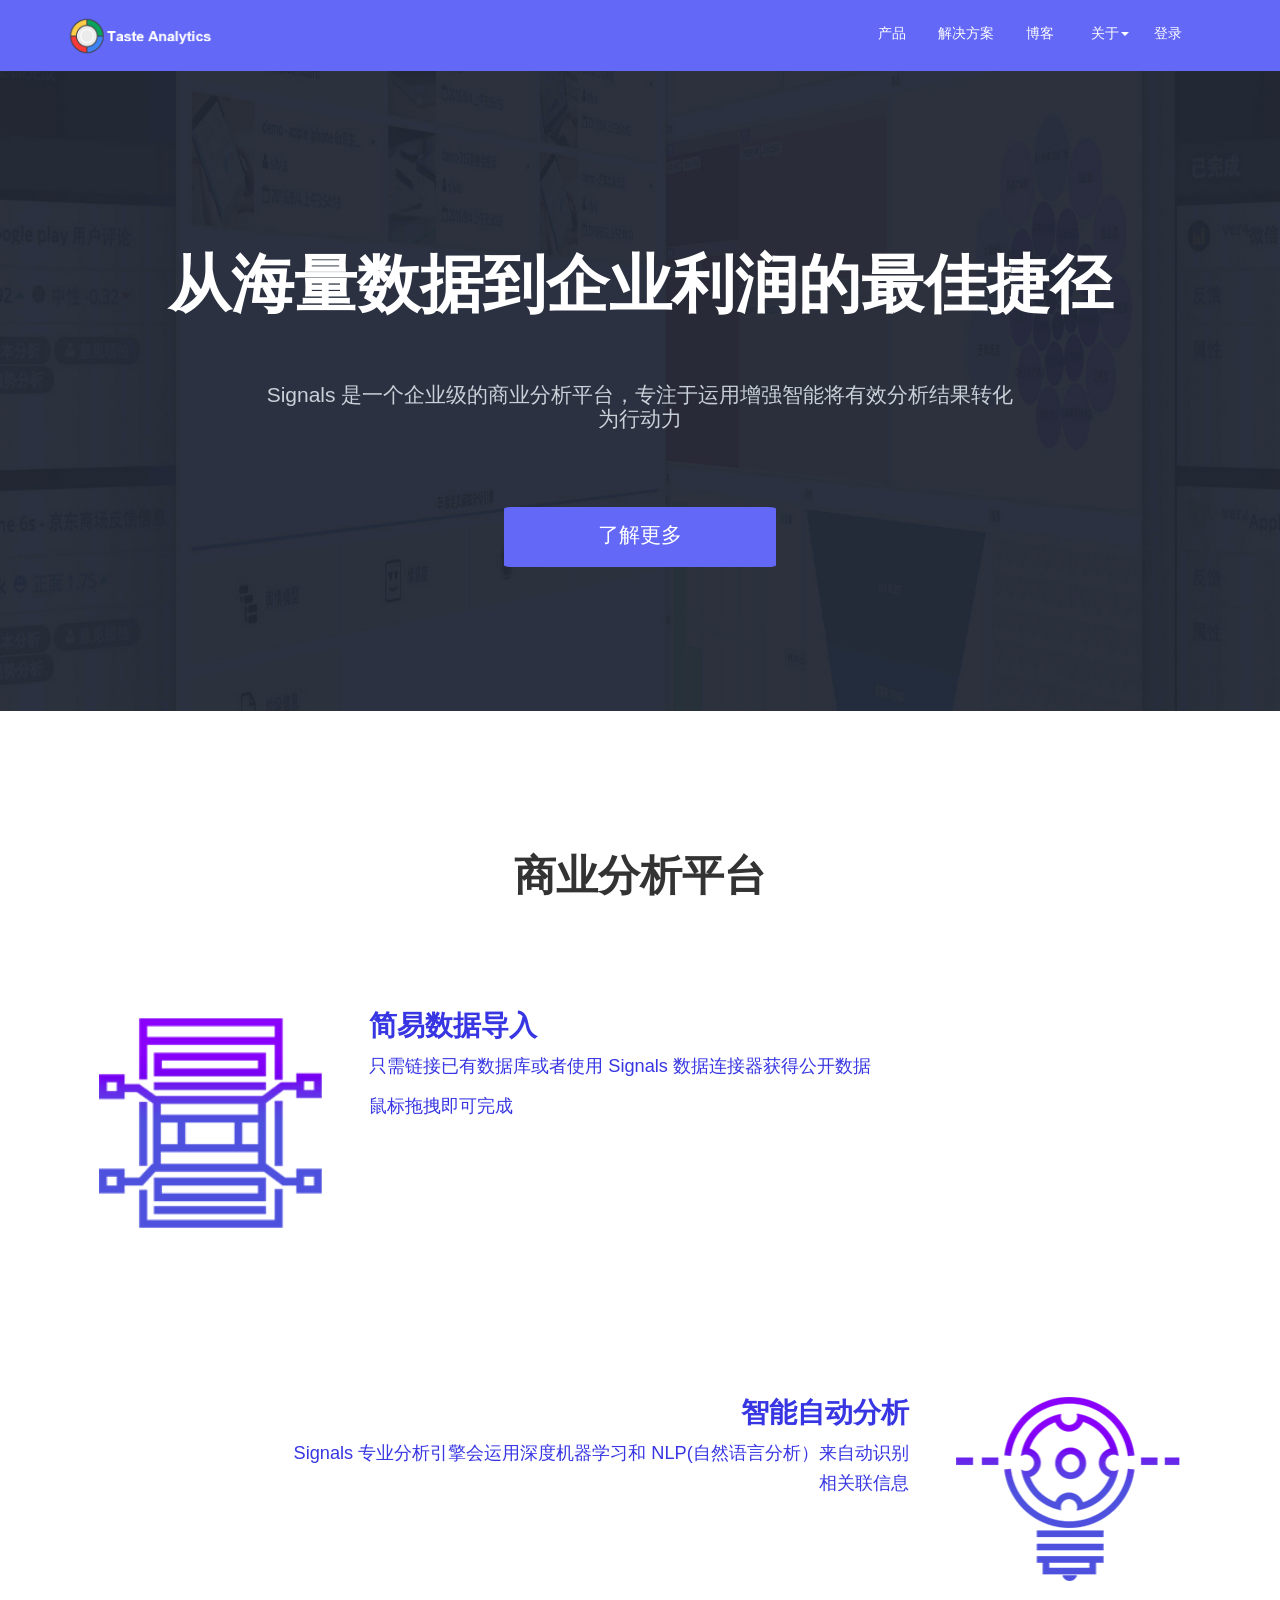
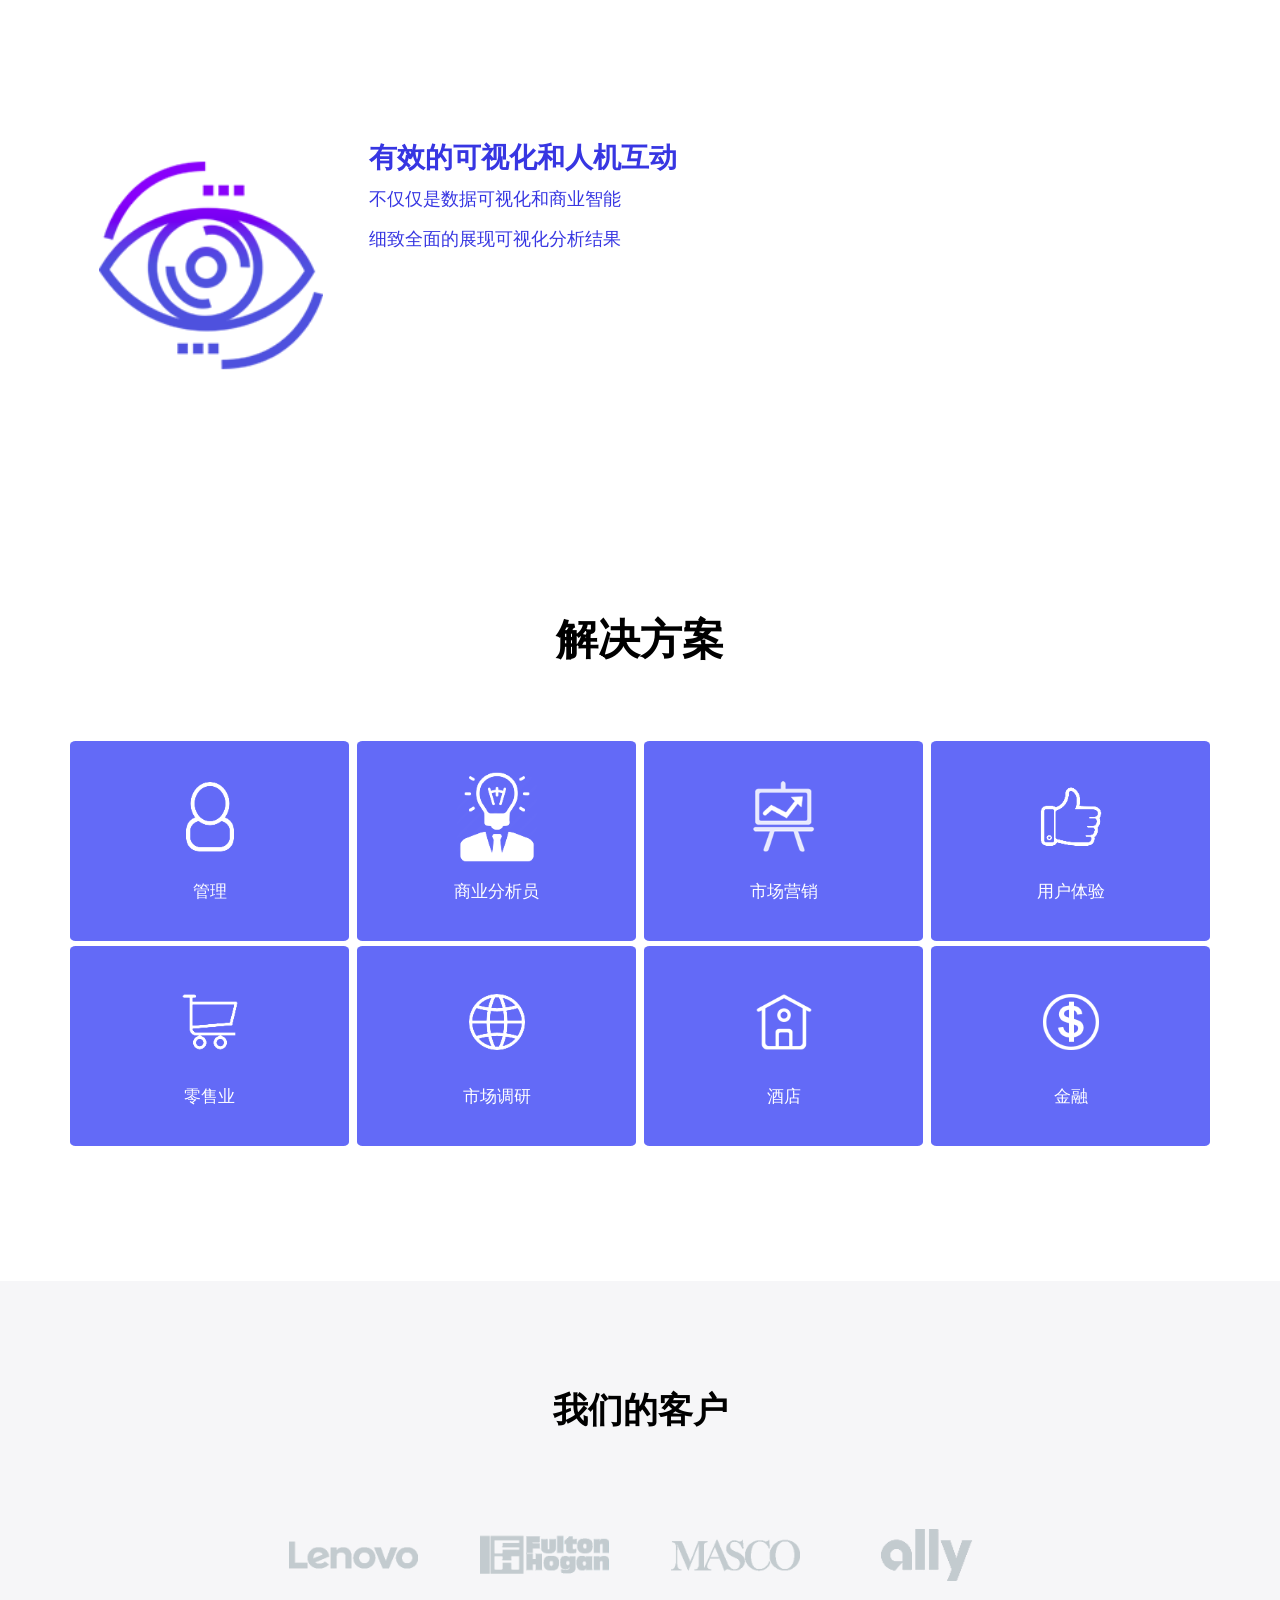
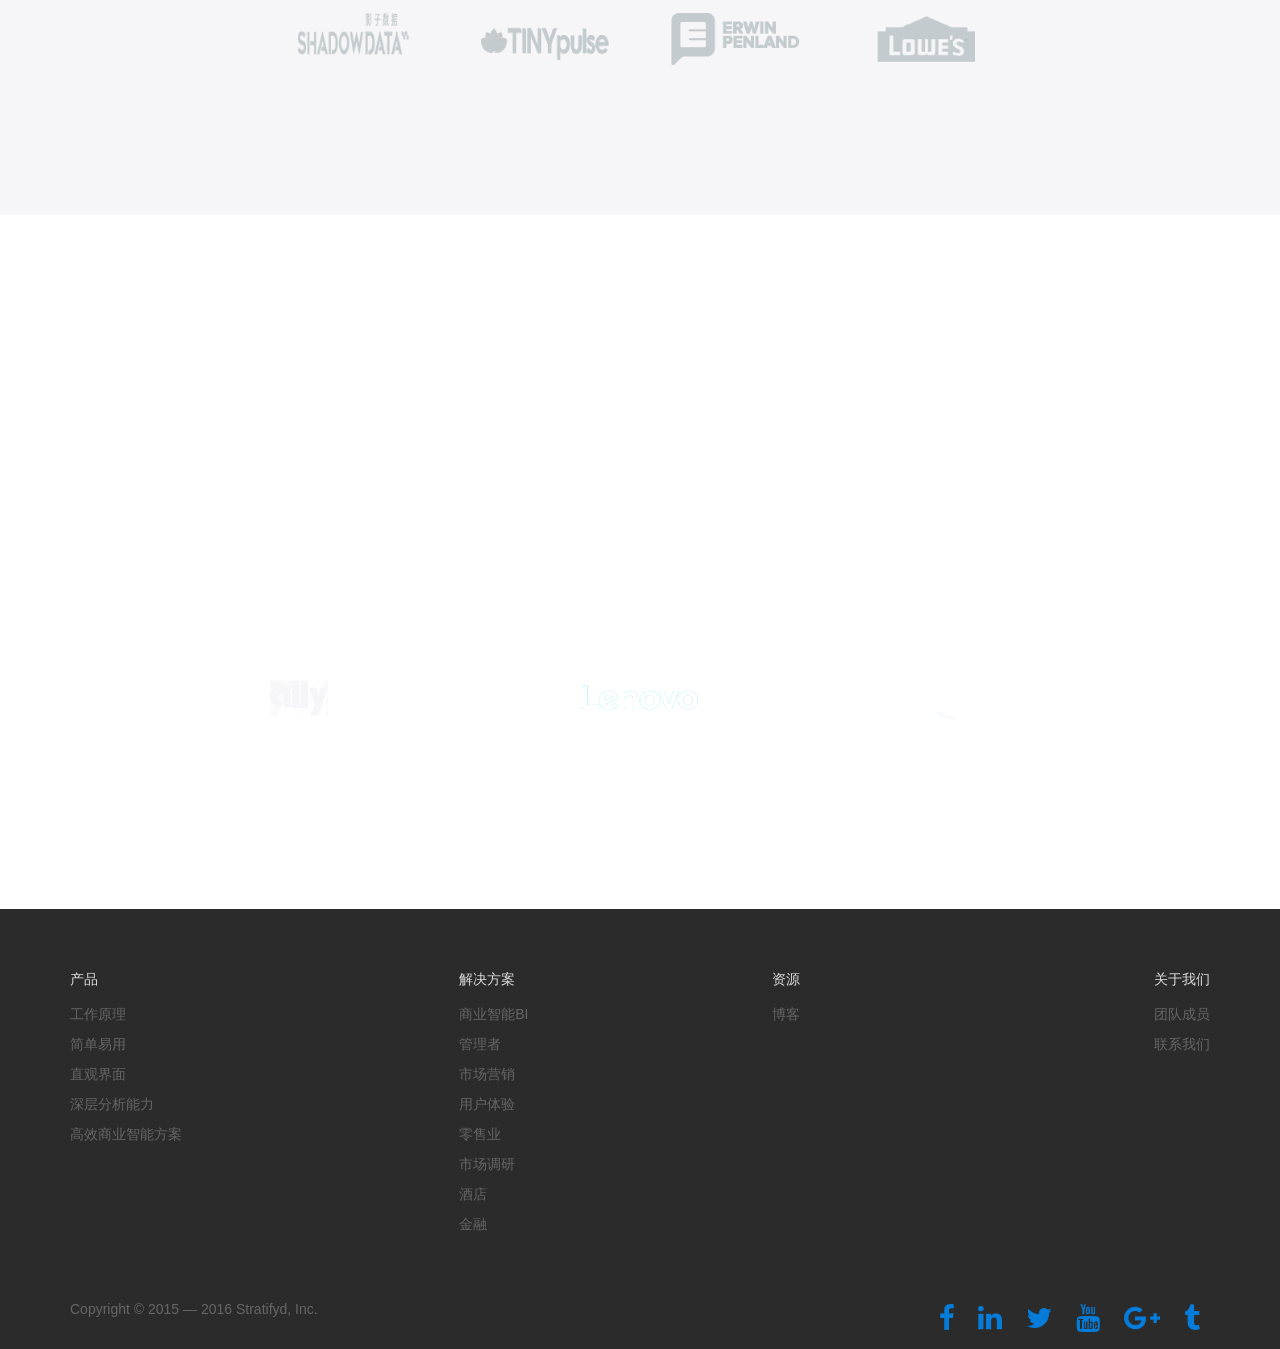
==== commit 6f297602: "CNWebUpdate" ====
--- a/index.html
+++ b/index.html
@@ -6,6 +6,8 @@
     <title></title>
     <link rel="stylesheet" href="lib/bootstrap-3.3.7-dist/css/bootstrap.min.css" rel="stylesheet">
     <script src="https://code.jquery.com/jquery-2.2.0.min.js"></script>
+	<script src="https://use.fortawesome.com/8b1e4781.js"></script>
+	<link href="lib/FontAwesome/Font-Awesome-Stylus-master/example/dist/styles.css" rel="stylesheet">
 	<link href="CSS/Global.css" rel="stylesheet"/>
 	<link href="CSS/Buttons.css" rel="stylesheet"/>
 	<link href="CSS/CanvasBox.css" rel="stylesheet"/>
@@ -14,8 +16,7 @@
 <body>
 <!--Maincotainer the whole page-->	
 	
-
-		<nav class="navbar navbar-default" role="navigation" id="NavBarPart">
+	<nav class="navbar navbar-default" role="navigation" id="NavBarPart">
 	   <div class="navbar-header" id="CompanyTitelPartImportent">
 		  <button type="button" class="navbar-toggle" data-toggle="collapse" 
 			 data-target="#example-navbar-collapse">
@@ -24,51 +25,40 @@
 			 <span class="icon-bar"></span>
 			 <span class="icon-bar"></span>			  
 		  </button>
-		  <a class="navbar-brand" id="CompanyIconTitleText" href="#">
+		  <a class="navbar-brand" id="CompanyIconTitleText" href="index.html">
 			  <img class="img" src="Resource/Icons/Stratifyd/Stratifyd-Logo-Simple-white.png" id="NavTitleCompanyIcon">
 			  </img> 
-<!--			  <span class="NavTitleName" id="StratifydLogoText">Stratifyd</span> -->
-<!--		   <img class="img" src="Resource/Icons/Stratifyd/Stratifyd-Logo-Simple-text-white.png" id="StratifydLogoText"></img>-->
 		   </a>	
 	   </div>
 	   <div class="collapse navbar-collapse" id="example-navbar-collapse">
 		  <ul class="nav navbar-nav" id="NavbarDetailPart">
-			 <li class="active NavBarButtons" id="navProduct"><a href="#">产品</a></li>
-			 <li class="active NavBarButtons" id="navSolution"><a href="#">解决方案</a></li>
-			 <li class="active NavBarButtons" id="navBlog"><a href="#">博客</a></li>
+			 <li class="active NavBarButtons" id="navProduct"><a href="Product.html">产品</a></li>
+			 <li class="active NavBarButtons" id="navSolution"><a href="SolutionPage.html">解决方案</a></li>
+			 <li class="active NavBarButtons" id="navBlog"><a href="http://blog.stratifyd.com/">博客</a></li>
 			 <li class="dropdown">
 				 <a href="#" class="dropdown-toggle NavBarButtons" data-toggle="dropdown"id="DraopDownMenu1">
 					 关于<b class="caret"></b>
 				 </a>
 				 <ul class="dropdown-menu NavBarButtons">
-					 <li><a href="#" id="navOurTeam">关于我们</a>
+					 <li><a href="AboutUsPage.html" id="navOurTeam">关于我们</a>
 					 </li>
-					 <li><a href="#" id="navContactUs">联系我们</a>
+					 <li><a href="#" id="navContactUs" onclick="Intercom('show')">联系我们</a>
 					 </li>
 				 </ul>
 			  </li>
-		 		<li class="active NavBarButtons" id="navLogIN"><a href="#">登录</a></li>	  
-<!--			 <li class="active NavBarButtons col-xs-12 col-sm-2 col-md-2" id = "NavBarLoginPart"><a class = "btn NavBarButtons" id="NavBarLoginButton">Log In</a></li>-->
-<!--		     <li class="active NavBarButtons col-xs-12 col-sm-2 col-md-2" id = "NavBarSignUpPart"><a class = "btn NavBarButtons" id="NavBarSignUpButton">Sign Up</a></li>		 -->
+		 		<li class="active NavBarButtons" id="navLogIN"><a href="https://demo.tasteanalytics.cn/login.html#sign-in">登录</a></li>
 		  </ul>
 	   </div>
 	</nav>
 	
 <div class="jumbotron" id="TitleBar">
-	
 	<div class = "container" id = "LandingPageMainTitleContainer">
-		
 		<div class="row">
-<!--
-			<div class="col-xs-2 col-sm-2 col-md-2 col-lg-2">
-			</div>
--->
 			<div class="col-xs-12 col-sm-12 col-md-12 col-lg-12">
 				<h1 class="Introduce IntroTitle" id="MainAttarctText">从海量数据到企业利润的最佳捷径
 				<h1>
 			</div>
 		</div>
-
 		<div class="row">
 			<div class="col-xs-12 col-sm-12 col-md-2 col-lg-2">
 			</div>		
@@ -78,22 +68,12 @@
 				</h3>
 			</div>		
 		</div>
-
 		<div class="row">
 			<div class="col-xs-12 col-sm-12 col-md-12 col-md-12 text-center" id = "TitleButtonPart1">
-				<span class="btn btn-info" id="FirstTry">了解更多</span>
-			</div>
-			
-<!--
-			<div class="col-xs-12 col-sm-12 col-md-12 col-md-12 text-center" id = "TitleButtonPart2">
-				<span class="btn btn-info" id="LandingFirstLearnMoreProduct">了解更多</span>
-			</div>
--->
-			
+				<a href="Product.html"><span class="btn btn-info" id="FirstTry">了解更多</span></a>
+			</div>
 		</div>			
-		
-	</div>
-			
+	</div>
 </div>
 
 	
@@ -110,7 +90,7 @@
 			
 			<div class = "col-xs-12 col-sm-12 col-md-12 ProcessDetailSignalBox2" id="DetailColum1">
 				
-				<div class="col-xs-12 col-sm-12 col-md-3" id="DetailColum1">
+				<div class="col-xs-12 col-sm-12 col-md-3 BottomAlligainChange-Left" id="DetailColum1">
 					
 						<img src="Resource/LandingPageImages/BlueIntegrateIcon.png" class="img BubblePart BigSize" id = "CircleBubble1">
 						</img>
@@ -128,12 +108,6 @@
 					<h4 class="ProcessDetailText" id="IntegrateDetailText2">
 						鼠标拖拽即可完成
 					</h4>
-					
-<!--
-					<h4 class="ProcessDetailIntroText text-left" id="IntegrateDetailIntroText2">
-						Data connectors include Salesforce, Twitter, Facebook, Google Play Store, iOS app Store and many more. The list is always growing!
-					</h4>
--->
 					
 				</div>			
 
@@ -147,7 +121,7 @@
 					<div class="col-xs-12 col-sm-12 col-md-2">
 					</div>
 					
-					<div class="col-xs-12 col-sm-12 col-md-3" id="DetailColum2ImageBox">
+					<div class="col-xs-12 col-sm-12 col-md-3 BottomAlligainChange-Right" id="DetailColum2ImageBox">
 
 							<img src="Resource/LandingPageImages/BlueProcessIcon.png" class="img BubblePart BigSize" id = "CircleBubble2">
 							</img>
@@ -162,18 +136,6 @@
 								Signals 专业分析引擎会运用深度机器学习和 NLP(自然语言分析）来自动识别相关联信息
 						</h4>
 						
-<!--
-						<h4 class="ProcessDetailText" id="ProcessDetailText1">
-								Let Signals’ Deep Machine Learning engine do the heavy lifting by detecting relevant themes in the data, no training required.
-						</h4>
--->
-						
-<!--
-						<h4 class="ProcessDetailIntroText" id="ProcessDetailIntroText2">
-							Data connectors include Salesforce, Twitter, Facebook, Google Play Store, iOS app Store and many more. The list is always growing!
-						</h4>
--->
-
 					</div>
 					
 				</div>		
@@ -184,7 +146,7 @@
 				
 				<div class="col-xs-12 col-sm-12 col-md-12" id="DetailColum3">
 					
-					<div class="col-xs-12 col-sm-12 col-md-3" id="DetailColum3">
+					<div class="col-xs-12 col-sm-12 col-md-3 BottomAlligainChange-Left" id="DetailColum3">
 
 							<img src="Resource/LandingPageImages/BlueVisulizationIcon.png" class="img BubblePart BigSize" id = "CircleBubble3">
 							</img>
@@ -203,12 +165,6 @@
 							细致全面的展现可视化分析结果
 						</h4>
 						
-<!--
-						<h4 class="ProcessDetailIntroText" id="VisualizationDetailIntroText2">
-							Create a dashboard or do a deep-dive analysis. No need for a data scientist.
-						</h4>
--->
-						
 					</div>			
 				
 				</div>
@@ -234,13 +190,13 @@
 		<div class = "col-xs-12 col-sm-6 col-md-3 CenterandBoderBox">
 			<div class = "col-xs-12 col-sm-12 col-md-12 CenterandBoder" id = "LinkButtonCotainBox11">
 
-				<div class = 'col-sm-12 SolutionBox' id = "LinkCotainMainView11">
+				<div class = 'col-sm-12 SolutionBox flipBox' id = "LinkCotainMainView11">
 					<img src="Resource/Icons/BottomLinkIcons/NewExcutivesIcon.png" class="img BottomIcons" id="ExecutiveIcon">
 					</img>
 					<h5 class = "IconTitleS WhiteText" id = "ExecutiveTitle">管理</h5>
 				</div>
 
-				<div class = 'col-xs-12 col-sm-12 col-md-12 SolutionBox' id = "LinkCotainText11">
+				<div class = 'col-xs-12 col-sm-12 col-md-12 SolutionBox flipBox' id = "LinkCotainText11">
 
 					<h5 class="LittleTitle"> 管理:
 					</h5>
@@ -249,7 +205,8 @@
 					</P>
 
 					<p>
-					<h5 class = "IconTitleS BlueLinkText" id = "ExecutiveLearnMore">了解更多</h5>	
+					<a href="Resource/PDFResource/Case Study - Executive.pdf"><h5 class = "IconTitleS BlueLinkText" id = "ExecutiveLearnMore">了解更多</h5>
+					</a>		
 					</p>
 
 				</div>
@@ -260,13 +217,13 @@
 		<div class = "col-xs-12 col-sm-6 col-md-3 CenterandBoderBox">
 			<div class = "col-xs-12 col-sm-12 col-md-12 CenterandBoder" id = "LinkButtonCotainBox12">
 
-				<div class = 'col-sm-12 SolutionBox' id = "LinkCotainMainView12">
+				<div class = 'col-sm-12 SolutionBox flipBox' id = "LinkCotainMainView12">
 					<img src="Resource/Icons/BottomLinkIcons/User_white.png" class="img BottomIcons" id="BusinessIntIcon">
 					</img>
 					<h5 class = "IconTitleS WhiteText" id = "BussinessIntTitle">商业分析员</h5>				
 				</div>
 
-				<div class = 'col-sm-12 col-md-12 SolutionBox' id = "LinkCotainText12">
+				<div class = 'col-sm-12 col-md-12 SolutionBox flipBox' id = "LinkCotainText12">
 
 					<h5 class="LittleTitle"> 商业分析员:
 					</h5>
@@ -276,7 +233,8 @@
 					</p>
 
 					<p>
-					<h5 class = "IconTitleS BlueLinkText" id = "BusinessIntLearnMore">了解更多</h5>	
+					<a href="Resource/PDFResource/Case Study - BI.pdf"><h5 class = "IconTitleS BlueLinkText" id = "BusinessIntLearnMore">了解更多</h5>
+					</a>
 					</p>
 				</div>
 
@@ -286,13 +244,13 @@
 		<div class = "col-xs-12 col-sm-6 col-md-3 CenterandBoderBox">
 			<div class = "col-xs-12 col-sm-12 col-md-12 CenterandBoder" id = "LinkButtonCotainBox13">
 
-				<div class = 'col-xs-12 col-sm-12 col-md-12 SolutionBox' id = "LinkCotainMainView13">
+				<div class = 'col-xs-12 col-sm-12 col-md-12 SolutionBox flipBox' id = "LinkCotainMainView13">
 					<img src="Resource/Icons/BottomLinkIcons/NewMarketingIcon_White.png" class="img BottomIcons" id="MarketingIcon">
 					</img>
 					<h5 class = "IconTitleS WhiteText" id = "MarketingTitle">市场营销</h5>				
 				</div>
 
-				<div class = 'col-xs-12 col-sm-12 col-md-12 SolutionBox' id = "LinkCotainText13">
+				<div class = 'col-xs-12 col-sm-12 col-md-12 SolutionBox flipBox' id = "LinkCotainText13">
 
 					<h5 class="LittleTitle"> 市场营销:
 					</h5>
@@ -302,7 +260,8 @@
 					</p>
 
 					<p>
-					<h5 class = "IconTitleS BlueLinkText" id = "MarketingLearnMore">了解更多</h5>	
+					<a href="Resource/PDFResource/Case Study - Marketing.pdf"><h5 class = "IconTitleS BlueLinkText" id = "MarketingLearnMore">了解更多</h5>
+					</a>	
 					</p>
 				</div>
 
@@ -312,13 +271,13 @@
 		<div class = "col-xs-12 col-sm-6 col-md-3 CenterandBoderBox">
 			<div class = "col-xs-12 col-sm-12 col-md-12 CenterandBoder" id = "LinkButtonCotainBox14">
 
-				<div class = 'col-xs-12 col-sm-12 col-md-12 SolutionBox' id = "LinkCotainMainView14">
+				<div class = 'col-xs-12 col-sm-12 col-md-12 SolutionBox flipBox' id = "LinkCotainMainView14">
 					<img src="Resource/Icons/BottomLinkIcons/NewCustomerIcon.png" class="img BottomIcons" id="CustomerExIcon">
 					</img>
 					<h5 class = "IconTitleS WhiteText" id = "CustomerEXTitle">用户体验</h5>
 				</div>
 
-				<div class = 'col-xs-12 col-sm-12 col-md-12 SolutionBox' id = "LinkCotainText14">
+				<div class = 'col-xs-12 col-sm-12 col-md-12 SolutionBox flipBox' id = "LinkCotainText14">
 
 					<h5 class="LittleTitle">用户体验:
 					</h5>
@@ -328,7 +287,7 @@
 					</p>
 
 					<p>
-					<h5 class = "IconTitleS BlueLinkText" id = "CustomerexperienceLearnMore">了解更多</h5>	
+					<a href="Resource/PDFResource/Case Study - Consumer Products.pdf"><h5 class = "IconTitleS BlueLinkText" id = "CustomerexperienceLearnMore">了解更多</h5></a>
 					</p>
 
 				</div>
@@ -343,13 +302,13 @@
 		<div class = "col-xs-12 col-sm-6 col-md-3 CenterandBoderBox">
 			<div class = "col-xs-12 col-sm-12 col-md-12 CenterandBoder2" id = "LinkButtonCotainBox21">
 
-				<div class = 'col-sm-12 SolutionBox' id = "LinkCotainMainView21">
+				<div class = 'col-sm-12 SolutionBox flipBox' id = "LinkCotainMainView21">
 					<img src="Resource/Icons/BottomLinkIcons/NewRetailIcon.png" class="img BottomIcons" id="RetailIcon">
 					</img>
 					<h5 class = "IconTitleS WhiteText" id = "RetailTitle">零售业</h5>				
 				</div>
 
-				<div class = 'col-xs-12 col-sm-12 col-md-12 SolutionBox' id = "LinkCotainText21">
+				<div class = 'col-xs-12 col-sm-12 col-md-12 SolutionBox flipBox' id = "LinkCotainText21">
 
 					<h5 class="LittleTitle">零售业: 
 					</h5>
@@ -359,7 +318,8 @@
 					</p>
 
 					<p>
-					<h5 class = "IconTitleS BlueLinkText" id = "RetailLearnMore">了解更多</h5>	
+					<a href="Resource/PDFResource/Case Study - Retail.pdf"><h5 class = "IconTitleS BlueLinkText" id = "RetailLearnMore">了解更多</h5>
+					</a>	
 					</p>
 
 				</div>		
@@ -371,13 +331,13 @@
 		<div class = "col-xs-12 col-sm-6 col-md-3 CenterandBoderBox">
 			<div class = "col-xs-12 col-sm-12  col-md-12 CenterandBoder2" id = "LinkButtonCotainBox22">
 			
-				<div class = 'col-xs-12 col-sm-12 col-md-12 SolutionBox' id = "LinkCotainMainView22">
+				<div class = 'col-xs-12 col-sm-12 col-md-12 SolutionBox flipBox' id = "LinkCotainMainView22">
 					<img src="Resource/Icons/BottomLinkIcons/NewUtilitiesIcon.png" class="img BottomIcons" id="UtilitiesIcon">
 					</img>
 					<h5 class = "IconTitleS WhiteText" id = "UtilitiesTitle">市场调研</h5>				
 				</div>
 
-				<div class = 'col-xs-12 col-sm-12 col-md-12 SolutionBox' id = "LinkCotainText22">
+				<div class = 'col-xs-12 col-sm-12 col-md-12 SolutionBox flipBox' id = "LinkCotainText22">
 
 					<h5 class="LittleTitle">市场调研: 
 					</h5>
@@ -387,7 +347,7 @@
 					</p>
 
 					<p>
-					<h5 class = "IconTitleS BlueLinkText" id = "UtilitiesLearnMore">了解更多</h5>	
+					<a href="Resource/PDFResource/Case Study - Utilities.pdf"><h5 class = "IconTitleS BlueLinkText" id = "UtilitiesLearnMore">了解更多</h5></a>	
 					</p>
 
 				</div>	
@@ -398,13 +358,13 @@
 
 		<div class = "col-xs-12 col-sm-6 col-md-3 CenterandBoderBox">
 			<div class = "col-xs-12 col-sm-12 col-md-12 CenterandBoder2" id = "LinkButtonCotainBox23">
-				<div class = 'col-sm-12 SolutionBox' id = "LinkCotainMainView23">
+				<div class = 'col-sm-12 SolutionBox flipBox' id = "LinkCotainMainView23">
 					<img src="Resource/Icons/BottomLinkIcons/NewHospitalityIcon_White.png" class="img BottomIcons" id="HospitalityIcon">
 					</img>
 					<h5 class = "IconTitleS WhiteText" id = "HospitalityTitle">酒店</h5>					
 				</div>
 
-				<div class = 'col-xs-12 col-sm-12 col-md-12 SolutionBox' id = "LinkCotainText23">
+				<div class = 'col-xs-12 col-sm-12 col-md-12 SolutionBox flipBox' id = "LinkCotainText23">
 
 					<h5 class="LittleTitle">酒店:
 					</h5>
@@ -414,7 +374,7 @@
 					</p>
 
 					<p>
-					<h5 class = "IconTitleS BlueLinkText" id = "HospitalityLearnMore">了解更多</h5>	
+						<a href="Resource/PDFResource/Case Study - Hospitality for website.pdf"><h5 class = "IconTitleS BlueLinkText" id = "HospitalityLearnMore">了解更多</h5></a>	
 					</p>
 
 				</div>	
@@ -426,13 +386,13 @@
 		<div class = "col-xs-12 col-sm-6 col-md-3 CenterandBoderBox">
 			<div class = "col-xs-12 col-sm-12 col-md-12 CenterandBoder2" id = "LinkButtonCotainBox24">
 
-				<div class = 'col-xs-12 col-sm-12 col-md-12 SolutionBox' id = "LinkCotainMainView24">
+				<div class = 'col-xs-12 col-sm-12 col-md-12 SolutionBox flipBox' id = "LinkCotainMainView24">
 					<img src="Resource/Icons/BottomLinkIcons/NewFinaicialIcon_White.png" class="img BottomIcons" id="FinancialIcon">
 					</img>
 					<h5 class = "IconTitleS WhiteText" id = "FinancialTitle">金融</h5>				
 				</div>
 
-				<div class = 'col-xs-12 col-sm-12 col-md-12 SolutionBox' id = "LinkCotainText24">
+				<div class = 'col-xs-12 col-sm-12 col-md-12 SolutionBox flipBox' id = "LinkCotainText24">
 
 					<h5 class="LittleTitle">金融: 
 					</h5>
@@ -442,7 +402,7 @@
 					</p>
 
 					<p>
-					<h5 class = "IconTitleS BlueLinkText" id = "FinancialLearnMore">了解更多</h5>	
+						<a href="Resource/PDFResource/Case Study - Financial Services.pdf"><h5 class = "IconTitleS BlueLinkText" id = "FinancialLearnMore">了解更多</h5></a>
 					</p>
 
 				</div>	
@@ -515,6 +475,7 @@
 				</img>
 			</div>
 
+
 		</div>
 	</div>
 </div>
@@ -529,16 +490,21 @@
 		<div class = "row" id = "SayingTextPart">
 			<div class="" id = "TextBox">
 
-				<div class="col-xs-12 col-sm-12 col-md-4" id = "TextContent1">
+				<div class="col-xs-12 col-sm-12 col-md-4" id = "TextContent1">			
 					<div class = "col-xs-12 col-sm-12 StableHeight TextCotent">
-						<h4 class="SayingText" id="SayingText1">
-							“Signals 极大地提高了我们的用户满意度。因为 Signals 容易使用，已经成为我们日常运营中的必备工具。”
-						</h4>
+						<span class = "SpecialColumn">
+							<img src="Resource/Icons/WhiteIcon/Quotation.png" class="QuotationIcon"></img>
+						</span>								
+						<div class="col-xs-11 col-sm-11" style="padding-left: 0px; padding-right: 0px;">
+							<h4 class="SayingText" id="SayingText1">
+									Signals 极大地提高了我们的用户满意度。因为 Signals 容易使用，已经成为我们日常运营中的必备工具。
+							</h4>
+						</div>
 					</div>
 
 					<div class="col-xs-12 col-sm-12 TitleRule" id = "GuysTitle1">
 	<!--					<h4>Ashley Hunsucker,</h4>-->
-						<h4 class="SayingTitleTextStyle">高级产品市场分析经理</h4>
+						<h4 class="SayingTitleTextStyle text-center">高级产品市场分析经理</h4>
 					</div>
 
 	<!--
@@ -546,8 +512,8 @@
 						<h4 class="NameOh">Ally</h4>
 					</div>
 	-->
-					<div class="col-xs-12 col-sm-12 col-md-12 SayingImage text-left ButtonIconLittleMarginleft" id="AllayWhiteIcon">
-						<img src="Resource/Icons/WhiteIcon/AllySaying_WhiteIcon.png"></img>
+					<div class="col-xs-12 col-sm-12 col-md-12 SayingImage text-center ButtonIconLittleMarginleft" id="AllayWhiteIcon">
+						<img  class="SayingIconControl" src="Resource/Icons/WhiteIcon/AllySaying_WhiteIcon.png"></img>
 					</div>
 
 				</div>
@@ -555,14 +521,19 @@
 				<div class="col-xs-12 col-sm-12 col-md-4" id = "TextContent2">
 
 					<div class = "col-xs-12 col-sm-12 StableHeight TextCotent">
-						<h4 class="SayingText" id="SayingText2">
-							“原来我们需要人工制作舆情分析模型，耗时耗力。Signals 的舆情分析模型极大减轻了我们的工作量，让我们更专注于提高用户体验上。”
-						</h4>					
+						<span class = "SpecialColumn">
+							<img src="Resource/Icons/WhiteIcon/Quotation.png" class="QuotationIcon"></img>
+						</span>
+						<div class="col-xs-11 col-sm-11" style="padding-left: 0px; padding-right: 0px;">
+							<h4 class="SayingText" id="SayingText2">
+									原来我们需要人工制作舆情分析模型，耗时耗力。Signals 的舆情分析模型极大减轻了我们的工作量，让我们更专注于提高用户体验上。
+							</h4>
+						</div>
 					</div>
 
 					<div class="col-xs-12 col-sm-12 TitleRule" id = "GuysTitle2">
 	<!--					<h4>Harshad Varia,</h4>-->
-						<h4 class="SayingTitleTextStyle">高级用户体验经理</h4>
+						<h4 class="SayingTitleTextStyle text-center">高级用户体验经理</h4>
 					</div>
 
 	<!--
@@ -570,27 +541,31 @@
 						<h4 class="NameOh">Lenovo</h4>
 					</div>				
 	-->
-					<div class="col-xs-12 col-sm-12 col-md-12 SayingImage text-left ButtonIconLittleMarginleft" id="LenoveWhiteIcon">
-						<img src="Resource/Icons/WhiteIcon/LenoveSaying_WhiteIcon.png"></img>
+					<div class="col-xs-12 col-sm-12 col-md-12 SayingImage text-center ButtonIconLittleMarginleft" id="LenoveWhiteIcon">
+						<img class="SayingIconControl" src="Resource/Icons/WhiteIcon/LenoveSaying_WhiteIcon.png"></img>
 					</div>
 
 				</div>
 
 				<div class="col-xs-12 col-sm-12 col-md-4" id = "TextContent3">
-
 					<div class = "col-xs-12 col-sm-12 StableHeight TextCotent">
-						<h4 class="SayingText" id="SayingText3">
-							“不光非常有利于获取用户观点，简易直观的操作界面更是让市场人员如虎添翼。”					
-						</h4>						
+						<span class = "SpecialColumn">
+							<img src="Resource/Icons/WhiteIcon/Quotation.png" class="QuotationIcon"></img>
+						</span>					
+						<div class="col-xs-11 col-sm-11" style="padding-left: 0px; padding-right: 0px;">	
+							<h4 class="SayingText" id="SayingText3">
+									不光非常有利于获取用户观点，简易直观的操作界面更是让市场人员如虎添翼。		
+							</h4>						
+						</div>
 					</div>
 
 					<div class="col-xs-12 col-sm-12 TitleRule" id = "GuysTitle3">
 	<!--					<h4>Roger Beasley, </h4>-->
-						<h4 class="SayingTitleTextStyle">首席战略官</h4>
-					</div>
-
-					<div class="col-xs-12 col-sm-12 col-md-12 SayingImage text-left ButtonIconLittleMarginleft" id="ErwinWhiteIcon">
-						<img src="Resource/Icons/WhiteIcon/ErwinSayingIcon_White.png"></img>
+						<h4 class="SayingTitleTextStyle text-center">首席战略官</h4>
+					</div>
+
+					<div class="col-xs-12 col-sm-12 col-md-12 SayingImage text-center ButtonIconLittleMarginleft" id="ErwinWhiteIcon">
+						<img class="SayingIconControl" src="Resource/Icons/WhiteIcon/ErwinSayingIcon_White.png"></img>
 					</div>			
 
 				</div>
@@ -601,93 +576,68 @@
 
 </div>
 
-<div class="containers" id="BottomLinkPart">
-	<div class = "container">
-		<div class = "row" id = "BottomLinkBox">
-			<div class = "col-xs-6 col-sm-6 col-md-3 TopMargin" id = "BottomLinkContentBox1">
-				<span class = "BottomLinkTitle" id = "BottomProduct">产品</span>
-				<p class="SmallButtonTextLeft GrayText" id = "HIWText">工作原理</p>
-				<p class="SmallButtonTextLeft GrayText" id = "ETUText">简单易用</p>
-				<p class="SmallButtonTextLeft GrayText" id = "INVisText">直观界面</p>
-				<p class="SmallButtonTextLeft" id = "HPAText">深层分析能力</p>
-				<p class="SmallButtonTextLeft" id = "ComDataText">高效商业智能方案</p>
-			</div>
-			<div class = "col-xs-6 col-sm-6 col-md-3 TopMargin" id = "BottomLinkContentBox2">
-				<span class = "BottomLinkTitle" id = "BottomSolutions">解决方案</span>
-				<p class="SmallButtonTextLeft" id = "BIext">商业智能BI</p>
-				<p class="SmallButtonTextLeft" id = "ExcuText">管理者</p>
-				<p class="SmallButtonTextLeft" id = "MarketText">市场营销</p>
-				<p class="SmallButtonTextLeft" id = "CustomerEXText">用户体验</p>
-				<p class="SmallButtonTextLeft" id = "RetailText">零售业</p>
-				<p class="SmallButtonTextLeft" id = "UtilitiesText">市场调研</p>	
-				<p class="SmallButtonTextLeft" id = "HospitalityText">医院</p>
-				<p class="SmallButtonTextLeft" id = "FinSerText">金融服务</p>					
-			</div>
-			<div class = "col-xs-6 col-sm-6 col-md-3 TopMargin" id = "BottomLinkContentBox3">
-				<span class = "BottomLinkTitle" id = "BottomResources">资源</span>
-				<p class="SmallButtonTextLeft" id = "BlogIext">博客</p>				
-			</div>
-			<div class = "col-xs-6 col-sm-6 col-md-3 TopMargin" id = "BottomLinkContentBox4">
-				<span class = "BottomLinkTitle" id = "BottomCompany">关于我们</span>
-				<p class="SmallButtonTextLeft" id = "OurTeamText">团队成员</p>
-<!--
-				<p class="SmallButtonTextLeft" id = "JOppText">加入我们</p>
-				<p class="SmallButtonTextLeft" id = "MediaText">新闻中心</p>
--->
-				<p class="SmallButtonTextLeft" id = "ContactText">联系我们</p>				
-			</div>		
-		</div>
-	</div>
-
-</div>
-
-
-<div class="containers" id="CopyRightBackground">
-	<div class = "container" id = "CopyRightPart">
-
-		<div class = "row" id = "BottomCopyRightPart">
-
-			<div class = "col-xs-12 col-sm-6 col-md-6 text-left" id = "CopyRightBox1">
-				<span class="CopyRight" id = "CopyRight">Copyright ©	2015 — 2016 Stratifyd, Inc.</span>
-			</div>
-
-			<div class = "col-xs-12 col-sm-6 col-md-6 text-right" id = "CopyRightBox2">
-				<div class = "col-xs-12 col-sm-12 col-md-3">
-				</div>
-
-				<div class = "col-xs-2 col-sm-2 col-md-1 BottomIconLink" id = "ConnectIconB1">
-					<img src="Resource/Icons/FaceBook/NewfacebookBottomIcon.png" class="Icons2" id = "FacebookIcon" alt="FaceBook">
-					</img>
-				</div>
-
-				<div class = "col-xs-2 col-sm-2 col-md-1 BottomIconLink" id = "ConnectIconB2">
-					<img src="Resource/Icons/Linkedin/NewLinkedinIcon.png" class="Icons2" id = "LinkedinIcon" alt="Linkedin">
-					</img>
-				</div>
-
-				<div class = "col-xs-2 col-sm-2 col-md-1 BottomIconLink" id = "ConnectIconB3">
-					<img src="Resource/Icons/Twitter/NewTwitterBottomIcon.png" class="Icons2" id = "TwitterIcon" alt="Twitter">
-					</img>	
-				</div>
-
-				<div class = "col-xs-2 col-sm-2 col-md-1 BottomIconLink" id = "ConnectIconB4">
-					<img src="Resource/Icons/YouTube/NewYoutubeBottomIcon.png" class="Icons2" id = "YoutubeIcon" alt="Youtube">
-					</img>
-				</div>
-
-				<div class = "col-xs-2 col-sm-2 col-md-1 BottomIconLink" id = "ConnectIconB5">
-					<img src="Resource/Icons/GooglePlus/NewTestGooglePlusBottomIcon.png" class="Icons2" id = "GooglePlusIcon" alt="GooglePlus">
-					</img>						
-				</div>
-
-				<div class = "col-xs-2 col-sm-2 col-md-1 BottomIconLink" id = "ConnectIconB6">
-					<img src="Resource/Icons/Tumblr/NewTumblrBottomIcon.png" class="Icons2" id = "TumblrIcon" alt="Tumblr">
-					</img>				
-				</div>
-			</div>
-
-		</div>	
-	</div>	
+<div class='site-map' >
+	<div class="container" >
+		<div class = "row">
+			<div class = "col-xs-6 col-md-3 site-map-list">
+				<div>
+					<ul class="list-unstyled">
+						<li class='title'>产品</li>
+						<li><a id = "HIWText" href="HowitWorks.html">工作原理</a></li>
+						<li><a id = "ETUText" href="EasyToUse.html">简单易用</a></li>
+						<li><a id = "INVisText" href="IntuitiveVisuaIinterface.html">直观界面</a></li>
+						<li><a id = "HPAText" href="HighPoweredAnalytics.html">深层分析能力</a></li>
+						<li><a id = "ComDataText" href="ComprehensiveDataAnalyticsSolution.html">高效商业智能方案</a></li>
+					</ul>
+				</div>
+			</div>
+			<div class = "col-xs-6 col-md-3 site-map-list">
+				<div>
+					<ul class="list-unstyled">
+						<li class='title'>解决方案</li>
+						<li><a id = "BIext" href="Resource/PDFResource/Case Study - BI.pdf">商业智能BI</a></li>
+						<li><a id = "ExcuText" href="Resource/PDFResource/Case Study - Executive.pdf">管理者</a></li>
+						<li><a id = "MarketText" href="Resource/PDFResource/Case Study - Marketing.pdf">市场营销</a></li>
+						<li><a id = "CustomerEXText" href="Resource/PDFResource/Case Study - Consumer Products.pdf">用户体验</a></li>
+						<li><a id = "RetailText" href="Resource/PDFResource/Case Study - Retail.pdf">零售业</a></li>
+						<li><a id = "UtilitiesText" href="Resource/PDFResource/Case Study - Utilities.pdf">市场调研</a></li>
+						<li><a id = "HospitalityText" href="Resource/PDFResource/Case Study - Hospitality for website.pdf">酒店</a></li>
+						<li><a id = "FinSerText" href="Resource/PDFResource/Case Study - Financial Services.pdf">金融</a></li>
+					</ul>
+				</div>
+			</div>
+			<div class = "col-xs-6 col-md-3 site-map-list">
+				<div>
+					<ul class="list-unstyled">
+						<li class='title'>资源</li>
+						<li><a id = "BlogIext" href="http://blog.stratifyd.com/">博客</a></li>
+					</ul>
+				</div>
+			</div>
+			<div class = "col-xs-6 col-md-3 site-map-list">
+				<div>
+					<ul class="list-unstyled">
+						<li class='title'>关于我们</li>
+						<li><a id = "OurTeamText" href="AboutUsPage.html">团队成员</a></li>
+						<li><a id = "ContactText" onclick="Intercom('show')">联系我们</a></li>
+					</ul>
+				</div>
+			</div>
+		</div>
+		<div class = "row">
+			<div class='col-xs-12 col-md-6 BottomAlligainChange-Left'><span>Copyright ©	2015 — 2016 Stratifyd, Inc.</span></div>
+			<div class='col-xs-12 col-md-6 BottomAlligainChange-Right'>
+				<ul class="list-inline">
+					<a href="https://www.facebook.com/stratifyd/" class="FontAwosomeIcon"><li class="fa fa-facebook FontIconSize" aria-hidden="true" id="FacebookIcon"></li></a>
+					<a href="https://www.linkedin.com/company/stratifyd" class="FontAwosomeIcon"><li class="fa fa-linkedin FontIconSize" aria-hidden="true" id="LinkdeInIcon"></li></a>
+					<a href="https://twitter.com/StratifydTweets" class="FontAwosomeIcon"><li class="fa fa-twitter FontIconSize" aria-hidden="true" id="TwitterIcon"></li></a>
+					<a href="https://www.youtube.com/channel/UCAkngNoMwJDNjEPzX3lIBsw" class="FontAwosomeIcon"><li class="fa fa-youtube FontIconSize" aria-hidden="true" id=YoutubeIcon></li></a>
+					<a href="https://plus.google.com/u/0/+Stratifyd/posts" class="FontAwosomeIcon"><li class="fa fa-google-plus FontIconSize" aria-hidden="true" id="GooglePlusIcon"></li></a>
+					<a href="http://stratifyd.tumblr.com/" class="FontAwosomeIcon"><li class="fa fa-tumblr FontIconSize" aria-hidden="true" id="TumblrIcon"></li></a>
+				</ul>
+			</div>
+		</div>
+	</div>
 </div>
 
 	
@@ -697,23 +647,21 @@
 <script src="http://d3js.org/d3.v3.min.js" charset="utf-8"></script>
 <script src="http://www.ourd3js.com/library/multext.js" charset="utf-8"></script>
 -->
-<script src="lib/d3/d3.js"></script>
-<script src="lib/d3/d3.min.js"></script>
-<script src="lib/queue/queue.min.js"></script>
 <script src="lib/bootstrap-3.3.7-dist/js/bootstrap.min.js"></script>
 <script src="lib/FastClick/fastclick.js"></script>
 	
 <!-- Control Scripts-->
-<script src="Script/TransForm.js"></script>
-<script src="Script/GlobalControl.js"></script>
-<script src="Script/FontSizeControl.js"></script>
-<script src="Script/MouseAction.js"></script>
-<script src="Script/LandingPageDesigned.js"></script>
-<script src="Script/WindowResize.js"></script>
-<script src="lib/css3-mediaqueries-js-master/css3-mediaqueries.js"></script>
 
 <script>(function(){var w=window;var ic=w.Intercom;if(typeof ic==="function"){ic('reattach_activator');ic('update',intercomSettings);}else{var d=document;var i=function(){i.c(arguments)};i.q=[];i.c=function(args){i.q.push(args)};w.Intercom=i;function l(){var s=d.createElement('script');s.type='text/javascript';s.async=true;s.src='https://widget.intercom.io/widget/yobfq5ll';var x=d.getElementsByTagName('script')[0];x.parentNode.insertBefore(s,x);}if(w.attachEvent){w.attachEvent('onload',l);}else{w.addEventListener('load',l,false);}}})()</script>
 <script>$(function() {window.Intercom("boot", { app_id: "yobfq5ll" });})</script>
 
+<noscript><iframe src="//www.googletagmanager.com/ns.html?id=GTM-P4LXLN"
+height="0" width="0" style="display:none;visibility:hidden"></iframe></noscript>
+<script>(function(w,d,s,l,i){w[l]=w[l]||[];w[l].push({'gtm.start':
+new Date().getTime(),event:'gtm.js'});var f=d.getElementsByTagName(s)[0],
+j=d.createElement(s),dl=l!='dataLayer'?'&l='+l:'';j.async=true;j.src=
+'//www.googletagmanager.com/gtm.js?id='+i+dl;f.parentNode.insertBefore(j,f);
+})(window,document,'script','dataLayer','GTM-P4LXLN');</script>
+
 </body>
 </html>
--- a/lib/FontAwesome/Font-Awesome-Stylus-master/example/dist/styles.css
+++ b/lib/FontAwesome/Font-Awesome-Stylus-master/example/dist/styles.css
@@ -0,0 +1,2236 @@
+/*
+ *  Font Awesome 4.6.2 by @davegandy - http://fontawesome.io - @fontawesome
+ *  License - http://fontawesome.io/license (Font: SIL OFL 1.1, CSS: MIT License)
+ */
+/* FONT PATH
+ * -------------------------- */
+@font-face {
+  font-family: 'FontAwesome';
+  src: url("http://netdna.bootstrapcdn.com/font-awesome/4.5.0/fonts/fontawesome-webfont.eot?v=4.6.2");
+  src: url("http://netdna.bootstrapcdn.com/font-awesome/4.5.0/fonts/fontawesome-webfont.eot?#iefix&v=4.6.2") format('embedded-opentype'), url("http://netdna.bootstrapcdn.com/font-awesome/4.5.0/fonts/fontawesome-webfont.woff2?v=4.6.2") format('woff2'), url("http://netdna.bootstrapcdn.com/font-awesome/4.5.0/fonts/fontawesome-webfont.woff?v=4.6.2") format('woff'), url("http://netdna.bootstrapcdn.com/font-awesome/4.5.0/fonts/fontawesome-webfont.ttf?v=4.6.2") format('truetype'), url("http://netdna.bootstrapcdn.com/font-awesome/4.5.0/fonts/fontawesome-webfont.svg?v=4.6.2#fontawesomeregular") format('svg');
+  font-weight: normal;
+  font-style: normal;
+}
+.fa {
+  display: inline-block;
+  font: normal normal normal 14px/1 FontAwesome;
+  font-size: inherit;
+  text-rendering: auto;
+  -webkit-font-smoothing: antialiased;
+  -moz-osx-font-smoothing: grayscale;
+}
+/* makes the font 33% larger relative to the icon container */
+.fa-lg {
+  font-size: 1.333333333333333em;
+  line-height: 0.75em;
+  vertical-align: -15%;
+}
+.fa-2x {
+  font-size: 2em;
+}
+.fa-3x {
+  font-size: 3em;
+}
+.fa-4x {
+  font-size: 4em;
+}
+.fa-5x {
+  font-size: 5em;
+}
+.fa-fw {
+  width: 1.285714285714286em;
+  text-align: center;
+}
+.fa-ul {
+  padding-left: 0;
+  margin-left: 2.142857142857143em;
+  list-style-type: none;
+}
+.fa-ul > li {
+  position: relative;
+}
+.fa-li {
+  position: absolute;
+  left: -2.142857142857143em;
+  width: 2.142857142857143em;
+  top: 0.142857142857143em;
+  text-align: center;
+}
+.fa-li.fa-lg {
+  left: -1.857142857142857em;
+}
+.fa-border {
+  padding: 0.2em 0.25em 0.15em;
+  border: solid 0.08em #eee;
+  border-radius: 0.1em;
+}
+.fa-pull-left {
+  float: left;
+}
+.fa-pull-right {
+  float: right;
+}
+.fa.fa-pull-left {
+  margin-right: 0.3em;
+}
+.fa.fa-pull-right {
+  margin-left: 0.3em;
+}
+/* Deprecated as of 4.4.0 */
+.pull-right {
+  float: right;
+}
+.pull-left {
+  float: left;
+}
+.fa.pull-left {
+  margin-right: 0.3em;
+}
+.fa.pull-right {
+  margin-left: 0.3em;
+}
+.fa-spin {
+  -webkit-animation: fa-spin 2s infinite linear;
+  animation: fa-spin 2s infinite linear;
+}
+.fa-pulse {
+  -webkit-animation: fa-spin 1s infinite steps(8);
+  animation: fa-spin 1s infinite steps(8);
+}
+@-webkit-keyframes fa-spin {
+  0% {
+    -webkit-transform: rotate(0deg);
+    transform: rotate(0deg);
+  }
+  100% {
+    -webkit-transform: rotate(359deg);
+    transform: rotate(359deg);
+  }
+}
+@-moz-keyframes fa-spin {
+  0% {
+    -webkit-transform: rotate(0deg);
+    transform: rotate(0deg);
+  }
+  100% {
+    -webkit-transform: rotate(359deg);
+    transform: rotate(359deg);
+  }
+}
+@-webkit-keyframes fa-spin {
+  0% {
+    -webkit-transform: rotate(0deg);
+    transform: rotate(0deg);
+  }
+  100% {
+    -webkit-transform: rotate(359deg);
+    transform: rotate(359deg);
+  }
+}
+@-o-keyframes fa-spin {
+  0% {
+    -webkit-transform: rotate(0deg);
+    transform: rotate(0deg);
+  }
+  100% {
+    -webkit-transform: rotate(359deg);
+    transform: rotate(359deg);
+  }
+}
+@keyframes fa-spin {
+  0% {
+    -webkit-transform: rotate(0deg);
+    transform: rotate(0deg);
+  }
+  100% {
+    -webkit-transform: rotate(359deg);
+    transform: rotate(359deg);
+  }
+}
+.fa-rotate-90 {
+  filter: progid:DXImageTransform.Microsoft.BasicImage(rotation=1);
+  -webkit-transform: rotate(90deg);
+  -ms-transform: rotate(90deg);
+  transform: rotate(90deg);
+}
+.fa-rotate-180 {
+  filter: progid:DXImageTransform.Microsoft.BasicImage(rotation=2);
+  -webkit-transform: rotate(180deg);
+  -ms-transform: rotate(180deg);
+  transform: rotate(180deg);
+}
+.fa-rotate-270 {
+  filter: progid:DXImageTransform.Microsoft.BasicImage(rotation=3);
+  -webkit-transform: rotate(270deg);
+  -ms-transform: rotate(270deg);
+  transform: rotate(270deg);
+}
+.fa-flip-horizontal {
+  filter: progid:DXImageTransform.Microsoft.BasicImage(rotation=0, mirror=1);
+  -webkit-transform: scale(-1, 1);
+  -ms-transform: scale(-1, 1);
+  transform: scale(-1, 1);
+}
+.fa-flip-vertical {
+  filter: progid:DXImageTransform.Microsoft.BasicImage(rotation=2, mirror=1);
+  -webkit-transform: scale(1, -1);
+  -ms-transform: scale(1, -1);
+  transform: scale(1, -1);
+}
+:root .fa-rotate-90,
+:root .fa-rotate-180,
+:root .fa-rotate-270,
+:root .fa-flip-horizontal,
+:root .fa-flip-vertical {
+  filter: none;
+}
+.fa-stack {
+  position: relative;
+  display: inline-block;
+  width: 2em;
+  height: 2em;
+  line-height: 2em;
+  vertical-align: middle;
+}
+.fa-stack-1x,
+.fa-stack-2x {
+  position: absolute;
+  left: 0;
+  width: 100%;
+  text-align: center;
+}
+.fa-stack-1x {
+  line-height: inherit;
+}
+.fa-stack-2x {
+  font-size: 2em;
+}
+.fa-inverse {
+  color: #fff;
+}
+/* Font Awesome uses the Unicode Private Use Area (PUA) to ensure screen
+   readers do not read off random characters that represent icons */
+.fa-glass:before {
+  content: "\f000";
+}
+.fa-music:before {
+  content: "\f001";
+}
+.fa-search:before {
+  content: "\f002";
+}
+.fa-envelope-o:before {
+  content: "\f003";
+}
+.fa-heart:before {
+  content: "\f004";
+}
+.fa-star:before {
+  content: "\f005";
+}
+.fa-star-o:before {
+  content: "\f006";
+}
+.fa-user:before {
+  content: "\f007";
+}
+.fa-film:before {
+  content: "\f008";
+}
+.fa-th-large:before {
+  content: "\f009";
+}
+.fa-th:before {
+  content: "\f00a";
+}
+.fa-th-list:before {
+  content: "\f00b";
+}
+.fa-check:before {
+  content: "\f00c";
+}
+.fa-remove:before,
+.fa-close:before,
+.fa-times:before {
+  content: "\f00d";
+}
+.fa-search-plus:before {
+  content: "\f00e";
+}
+.fa-search-minus:before {
+  content: "\f010";
+}
+.fa-power-off:before {
+  content: "\f011";
+}
+.fa-signal:before {
+  content: "\f012";
+}
+.fa-gear:before,
+.fa-cog:before {
+  content: "\f013";
+}
+.fa-trash-o:before {
+  content: "\f014";
+}
+.fa-home:before {
+  content: "\f015";
+}
+.fa-file-o:before {
+  content: "\f016";
+}
+.fa-clock-o:before {
+  content: "\f017";
+}
+.fa-road:before {
+  content: "\f018";
+}
+.fa-download:before {
+  content: "\f019";
+}
+.fa-arrow-circle-o-down:before {
+  content: "\f01a";
+}
+.fa-arrow-circle-o-up:before {
+  content: "\f01b";
+}
+.fa-inbox:before {
+  content: "\f01c";
+}
+.fa-play-circle-o:before {
+  content: "\f01d";
+}
+.fa-rotate-right:before,
+.fa-repeat:before {
+  content: "\f01e";
+}
+.fa-refresh:before {
+  content: "\f021";
+}
+.fa-list-alt:before {
+  content: "\f022";
+}
+.fa-lock:before {
+  content: "\f023";
+}
+.fa-flag:before {
+  content: "\f024";
+}
+.fa-headphones:before {
+  content: "\f025";
+}
+.fa-volume-off:before {
+  content: "\f026";
+}
+.fa-volume-down:before {
+  content: "\f027";
+}
+.fa-volume-up:before {
+  content: "\f028";
+}
+.fa-qrcode:before {
+  content: "\f029";
+}
+.fa-barcode:before {
+  content: "\f02a";
+}
+.fa-tag:before {
+  content: "\f02b";
+}
+.fa-tags:before {
+  content: "\f02c";
+}
+.fa-book:before {
+  content: "\f02d";
+}
+.fa-bookmark:before {
+  content: "\f02e";
+}
+.fa-print:before {
+  content: "\f02f";
+}
+.fa-camera:before {
+  content: "\f030";
+}
+.fa-font:before {
+  content: "\f031";
+}
+.fa-bold:before {
+  content: "\f032";
+}
+.fa-italic:before {
+  content: "\f033";
+}
+.fa-text-height:before {
+  content: "\f034";
+}
+.fa-text-width:before {
+  content: "\f035";
+}
+.fa-align-left:before {
+  content: "\f036";
+}
+.fa-align-center:before {
+  content: "\f037";
+}
+.fa-align-right:before {
+  content: "\f038";
+}
+.fa-align-justify:before {
+  content: "\f039";
+}
+.fa-list:before {
+  content: "\f03a";
+}
+.fa-dedent:before,
+.fa-outdent:before {
+  content: "\f03b";
+}
+.fa-indent:before {
+  content: "\f03c";
+}
+.fa-video-camera:before {
+  content: "\f03d";
+}
+.fa-photo:before,
+.fa-image:before,
+.fa-picture-o:before {
+  content: "\f03e";
+}
+.fa-pencil:before {
+  content: "\f040";
+}
+.fa-map-marker:before {
+  content: "\f041";
+}
+.fa-adjust:before {
+  content: "\f042";
+}
+.fa-tint:before {
+  content: "\f043";
+}
+.fa-edit:before,
+.fa-pencil-square-o:before {
+  content: "\f044";
+}
+.fa-share-square-o:before {
+  content: "\f045";
+}
+.fa-check-square-o:before {
+  content: "\f046";
+}
+.fa-arrows:before {
+  content: "\f047";
+}
+.fa-step-backward:before {
+  content: "\f048";
+}
+.fa-fast-backward:before {
+  content: "\f049";
+}
+.fa-backward:before {
+  content: "\f04a";
+}
+.fa-play:before {
+  content: "\f04b";
+}
+.fa-pause:before {
+  content: "\f04c";
+}
+.fa-stop:before {
+  content: "\f04d";
+}
+.fa-forward:before {
+  content: "\f04e";
+}
+.fa-fast-forward:before {
+  content: "\f050";
+}
+.fa-step-forward:before {
+  content: "\f051";
+}
+.fa-eject:before {
+  content: "\f052";
+}
+.fa-chevron-left:before {
+  content: "\f053";
+}
+.fa-chevron-right:before {
+  content: "\f054";
+}
+.fa-plus-circle:before {
+  content: "\f055";
+}
+.fa-minus-circle:before {
+  content: "\f056";
+}
+.fa-times-circle:before {
+  content: "\f057";
+}
+.fa-check-circle:before {
+  content: "\f058";
+}
+.fa-question-circle:before {
+  content: "\f059";
+}
+.fa-info-circle:before {
+  content: "\f05a";
+}
+.fa-crosshairs:before {
+  content: "\f05b";
+}
+.fa-times-circle-o:before {
+  content: "\f05c";
+}
+.fa-check-circle-o:before {
+  content: "\f05d";
+}
+.fa-ban:before {
+  content: "\f05e";
+}
+.fa-arrow-left:before {
+  content: "\f060";
+}
+.fa-arrow-right:before {
+  content: "\f061";
+}
+.fa-arrow-up:before {
+  content: "\f062";
+}
+.fa-arrow-down:before {
+  content: "\f063";
+}
+.fa-mail-forward:before,
+.fa-share:before {
+  content: "\f064";
+}
+.fa-expand:before {
+  content: "\f065";
+}
+.fa-compress:before {
+  content: "\f066";
+}
+.fa-plus:before {
+  content: "\f067";
+}
+.fa-minus:before {
+  content: "\f068";
+}
+.fa-asterisk:before {
+  content: "\f069";
+}
+.fa-exclamation-circle:before {
+  content: "\f06a";
+}
+.fa-gift:before {
+  content: "\f06b";
+}
+.fa-leaf:before {
+  content: "\f06c";
+}
+.fa-fire:before {
+  content: "\f06d";
+}
+.fa-eye:before {
+  content: "\f06e";
+}
+.fa-eye-slash:before {
+  content: "\f070";
+}
+.fa-warning:before,
+.fa-exclamation-triangle:before {
+  content: "\f071";
+}
+.fa-plane:before {
+  content: "\f072";
+}
+.fa-calendar:before {
+  content: "\f073";
+}
+.fa-random:before {
+  content: "\f074";
+}
+.fa-comment:before {
+  content: "\f075";
+}
+.fa-magnet:before {
+  content: "\f076";
+}
+.fa-chevron-up:before {
+  content: "\f077";
+}
+.fa-chevron-down:before {
+  content: "\f078";
+}
+.fa-retweet:before {
+  content: "\f079";
+}
+.fa-shopping-cart:before {
+  content: "\f07a";
+}
+.fa-folder:before {
+  content: "\f07b";
+}
+.fa-folder-open:before {
+  content: "\f07c";
+}
+.fa-arrows-v:before {
+  content: "\f07d";
+}
+.fa-arrows-h:before {
+  content: "\f07e";
+}
+.fa-bar-chart-o:before,
+.fa-bar-chart:before {
+  content: "\f080";
+}
+.fa-twitter-square:before {
+  content: "\f081";
+}
+.fa-facebook-square:before {
+  content: "\f082";
+}
+.fa-camera-retro:before {
+  content: "\f083";
+}
+.fa-key:before {
+  content: "\f084";
+}
+.fa-gears:before,
+.fa-cogs:before {
+  content: "\f085";
+}
+.fa-comments:before {
+  content: "\f086";
+}
+.fa-thumbs-o-up:before {
+  content: "\f087";
+}
+.fa-thumbs-o-down:before {
+  content: "\f088";
+}
+.fa-star-half:before {
+  content: "\f089";
+}
+.fa-heart-o:before {
+  content: "\f08a";
+}
+.fa-sign-out:before {
+  content: "\f08b";
+}
+.fa-linkedin-square:before {
+  content: "\f08c";
+}
+.fa-thumb-tack:before {
+  content: "\f08d";
+}
+.fa-external-link:before {
+  content: "\f08e";
+}
+.fa-sign-in:before {
+  content: "\f090";
+}
+.fa-trophy:before {
+  content: "\f091";
+}
+.fa-github-square:before {
+  content: "\f092";
+}
+.fa-upload:before {
+  content: "\f093";
+}
+.fa-lemon-o:before {
+  content: "\f094";
+}
+.fa-phone:before {
+  content: "\f095";
+}
+.fa-square-o:before {
+  content: "\f096";
+}
+.fa-bookmark-o:before {
+  content: "\f097";
+}
+.fa-phone-square:before {
+  content: "\f098";
+}
+.fa-twitter:before {
+  content: "\f099";
+}
+.fa-facebook-f:before,
+.fa-facebook:before {
+  content: "\f09a";
+}
+.fa-github:before {
+  content: "\f09b";
+}
+.fa-unlock:before {
+  content: "\f09c";
+}
+.fa-credit-card:before {
+  content: "\f09d";
+}
+.fa-feed:before,
+.fa-rss:before {
+  content: "\f09e";
+}
+.fa-hdd-o:before {
+  content: "\f0a0";
+}
+.fa-bullhorn:before {
+  content: "\f0a1";
+}
+.fa-bell:before {
+  content: "\f0f3";
+}
+.fa-certificate:before {
+  content: "\f0a3";
+}
+.fa-hand-o-right:before {
+  content: "\f0a4";
+}
+.fa-hand-o-left:before {
+  content: "\f0a5";
+}
+.fa-hand-o-up:before {
+  content: "\f0a6";
+}
+.fa-hand-o-down:before {
+  content: "\f0a7";
+}
+.fa-arrow-circle-left:before {
+  content: "\f0a8";
+}
+.fa-arrow-circle-right:before {
+  content: "\f0a9";
+}
+.fa-arrow-circle-up:before {
+  content: "\f0aa";
+}
+.fa-arrow-circle-down:before {
+  content: "\f0ab";
+}
+.fa-globe:before {
+  content: "\f0ac";
+}
+.fa-wrench:before {
+  content: "\f0ad";
+}
+.fa-tasks:before {
+  content: "\f0ae";
+}
+.fa-filter:before {
+  content: "\f0b0";
+}
+.fa-briefcase:before {
+  content: "\f0b1";
+}
+.fa-arrows-alt:before {
+  content: "\f0b2";
+}
+.fa-group:before,
+.fa-users:before {
+  content: "\f0c0";
+}
+.fa-chain:before,
+.fa-link:before {
+  content: "\f0c1";
+}
+.fa-cloud:before {
+  content: "\f0c2";
+}
+.fa-flask:before {
+  content: "\f0c3";
+}
+.fa-cut:before,
+.fa-scissors:before {
+  content: "\f0c4";
+}
+.fa-copy:before,
+.fa-files-o:before {
+  content: "\f0c5";
+}
+.fa-paperclip:before {
+  content: "\f0c6";
+}
+.fa-save:before,
+.fa-floppy-o:before {
+  content: "\f0c7";
+}
+.fa-square:before {
+  content: "\f0c8";
+}
+.fa-navicon:before,
+.fa-reorder:before,
+.fa-bars:before {
+  content: "\f0c9";
+}
+.fa-list-ul:before {
+  content: "\f0ca";
+}
+.fa-list-ol:before {
+  content: "\f0cb";
+}
+.fa-strikethrough:before {
+  content: "\f0cc";
+}
+.fa-underline:before {
+  content: "\f0cd";
+}
+.fa-table:before {
+  content: "\f0ce";
+}
+.fa-magic:before {
+  content: "\f0d0";
+}
+.fa-truck:before {
+  content: "\f0d1";
+}
+.fa-pinterest:before {
+  content: "\f0d2";
+}
+.fa-pinterest-square:before {
+  content: "\f0d3";
+}
+.fa-google-plus-square:before {
+  content: "\f0d4";
+}
+.fa-google-plus:before {
+  content: "\f0d5";
+}
+.fa-money:before {
+  content: "\f0d6";
+}
+.fa-caret-down:before {
+  content: "\f0d7";
+}
+.fa-caret-up:before {
+  content: "\f0d8";
+}
+.fa-caret-left:before {
+  content: "\f0d9";
+}
+.fa-caret-right:before {
+  content: "\f0da";
+}
+.fa-columns:before {
+  content: "\f0db";
+}
+.fa-unsorted:before,
+.fa-sort:before {
+  content: "\f0dc";
+}
+.fa-sort-down:before,
+.fa-sort-desc:before {
+  content: "\f0dd";
+}
+.fa-sort-up:before,
+.fa-sort-asc:before {
+  content: "\f0de";
+}
+.fa-envelope:before {
+  content: "\f0e0";
+}
+.fa-linkedin:before {
+  content: "\f0e1";
+}
+.fa-rotate-left:before,
+.fa-undo:before {
+  content: "\f0e2";
+}
+.fa-legal:before,
+.fa-gavel:before {
+  content: "\f0e3";
+}
+.fa-dashboard:before,
+.fa-tachometer:before {
+  content: "\f0e4";
+}
+.fa-comment-o:before {
+  content: "\f0e5";
+}
+.fa-comments-o:before {
+  content: "\f0e6";
+}
+.fa-flash:before,
+.fa-bolt:before {
+  content: "\f0e7";
+}
+.fa-sitemap:before {
+  content: "\f0e8";
+}
+.fa-umbrella:before {
+  content: "\f0e9";
+}
+.fa-paste:before,
+.fa-clipboard:before {
+  content: "\f0ea";
+}
+.fa-lightbulb-o:before {
+  content: "\f0eb";
+}
+.fa-exchange:before {
+  content: "\f0ec";
+}
+.fa-cloud-download:before {
+  content: "\f0ed";
+}
+.fa-cloud-upload:before {
+  content: "\f0ee";
+}
+.fa-user-md:before {
+  content: "\f0f0";
+}
+.fa-stethoscope:before {
+  content: "\f0f1";
+}
+.fa-suitcase:before {
+  content: "\f0f2";
+}
+.fa-bell-o:before {
+  content: "\f0a2";
+}
+.fa-coffee:before {
+  content: "\f0f4";
+}
+.fa-cutlery:before {
+  content: "\f0f5";
+}
+.fa-file-text-o:before {
+  content: "\f0f6";
+}
+.fa-building-o:before {
+  content: "\f0f7";
+}
+.fa-hospital-o:before {
+  content: "\f0f8";
+}
+.fa-ambulance:before {
+  content: "\f0f9";
+}
+.fa-medkit:before {
+  content: "\f0fa";
+}
+.fa-fighter-jet:before {
+  content: "\f0fb";
+}
+.fa-beer:before {
+  content: "\f0fc";
+}
+.fa-h-square:before {
+  content: "\f0fd";
+}
+.fa-plus-square:before {
+  content: "\f0fe";
+}
+.fa-angle-double-left:before {
+  content: "\f100";
+}
+.fa-angle-double-right:before {
+  content: "\f101";
+}
+.fa-angle-double-up:before {
+  content: "\f102";
+}
+.fa-angle-double-down:before {
+  content: "\f103";
+}
+.fa-angle-left:before {
+  content: "\f104";
+}
+.fa-angle-right:before {
+  content: "\f105";
+}
+.fa-angle-up:before {
+  content: "\f106";
+}
+.fa-angle-down:before {
+  content: "\f107";
+}
+.fa-desktop:before {
+  content: "\f108";
+}
+.fa-laptop:before {
+  content: "\f109";
+}
+.fa-tablet:before {
+  content: "\f10a";
+}
+.fa-mobile-phone:before,
+.fa-mobile:before {
+  content: "\f10b";
+}
+.fa-circle-o:before {
+  content: "\f10c";
+}
+.fa-quote-left:before {
+  content: "\f10d";
+}
+.fa-quote-right:before {
+  content: "\f10e";
+}
+.fa-spinner:before {
+  content: "\f110";
+}
+.fa-circle:before {
+  content: "\f111";
+}
+.fa-mail-reply:before,
+.fa-reply:before {
+  content: "\f112";
+}
+.fa-github-alt:before {
+  content: "\f113";
+}
+.fa-folder-o:before {
+  content: "\f114";
+}
+.fa-folder-open-o:before {
+  content: "\f115";
+}
+.fa-smile-o:before {
+  content: "\f118";
+}
+.fa-frown-o:before {
+  content: "\f119";
+}
+.fa-meh-o:before {
+  content: "\f11a";
+}
+.fa-gamepad:before {
+  content: "\f11b";
+}
+.fa-keyboard-o:before {
+  content: "\f11c";
+}
+.fa-flag-o:before {
+  content: "\f11d";
+}
+.fa-flag-checkered:before {
+  content: "\f11e";
+}
+.fa-terminal:before {
+  content: "\f120";
+}
+.fa-code:before {
+  content: "\f121";
+}
+.fa-mail-reply-all:before,
+.fa-reply-all:before {
+  content: "\f122";
+}
+.fa-star-half-empty:before,
+.fa-star-half-full:before,
+.fa-star-half-o:before {
+  content: "\f123";
+}
+.fa-location-arrow:before {
+  content: "\f124";
+}
+.fa-crop:before {
+  content: "\f125";
+}
+.fa-code-fork:before {
+  content: "\f126";
+}
+.fa-unlink:before,
+.fa-chain-broken:before {
+  content: "\f127";
+}
+.fa-question:before {
+  content: "\f128";
+}
+.fa-info:before {
+  content: "\f129";
+}
+.fa-exclamation:before {
+  content: "\f12a";
+}
+.fa-superscript:before {
+  content: "\f12b";
+}
+.fa-subscript:before {
+  content: "\f12c";
+}
+.fa-eraser:before {
+  content: "\f12d";
+}
+.fa-puzzle-piece:before {
+  content: "\f12e";
+}
+.fa-microphone:before {
+  content: "\f130";
+}
+.fa-microphone-slash:before {
+  content: "\f131";
+}
+.fa-shield:before {
+  content: "\f132";
+}
+.fa-calendar-o:before {
+  content: "\f133";
+}
+.fa-fire-extinguisher:before {
+  content: "\f134";
+}
+.fa-rocket:before {
+  content: "\f135";
+}
+.fa-maxcdn:before {
+  content: "\f136";
+}
+.fa-chevron-circle-left:before {
+  content: "\f137";
+}
+.fa-chevron-circle-right:before {
+  content: "\f138";
+}
+.fa-chevron-circle-up:before {
+  content: "\f139";
+}
+.fa-chevron-circle-down:before {
+  content: "\f13a";
+}
+.fa-html5:before {
+  content: "\f13b";
+}
+.fa-css3:before {
+  content: "\f13c";
+}
+.fa-anchor:before {
+  content: "\f13d";
+}
+.fa-unlock-alt:before {
+  content: "\f13e";
+}
+.fa-bullseye:before {
+  content: "\f140";
+}
+.fa-ellipsis-h:before {
+  content: "\f141";
+}
+.fa-ellipsis-v:before {
+  content: "\f142";
+}
+.fa-rss-square:before {
+  content: "\f143";
+}
+.fa-play-circle:before {
+  content: "\f144";
+}
+.fa-ticket:before {
+  content: "\f145";
+}
+.fa-minus-square:before {
+  content: "\f146";
+}
+.fa-minus-square-o:before {
+  content: "\f147";
+}
+.fa-level-up:before {
+  content: "\f148";
+}
+.fa-level-down:before {
+  content: "\f149";
+}
+.fa-check-square:before {
+  content: "\f14a";
+}
+.fa-pencil-square:before {
+  content: "\f14b";
+}
+.fa-external-link-square:before {
+  content: "\f14c";
+}
+.fa-share-square:before {
+  content: "\f14d";
+}
+.fa-compass:before {
+  content: "\f14e";
+}
+.fa-toggle-down:before,
+.fa-caret-square-o-down:before {
+  content: "\f150";
+}
+.fa-toggle-up:before,
+.fa-caret-square-o-up:before {
+  content: "\f151";
+}
+.fa-toggle-right:before,
+.fa-caret-square-o-right:before {
+  content: "\f152";
+}
+.fa-euro:before,
+.fa-eur:before {
+  content: "\f153";
+}
+.fa-gbp:before {
+  content: "\f154";
+}
+.fa-dollar:before,
+.fa-usd:before {
+  content: "\f155";
+}
+.fa-rupee:before,
+.fa-inr:before {
+  content: "\f156";
+}
+.fa-cny:before,
+.fa-rmb:before,
+.fa-yen:before,
+.fa-jpy:before {
+  content: "\f157";
+}
+.fa-ruble:before,
+.fa-rouble:before,
+.fa-rub:before {
+  content: "\f158";
+}
+.fa-won:before,
+.fa-krw:before {
+  content: "\f159";
+}
+.fa-bitcoin:before,
+.fa-btc:before {
+  content: "\f15a";
+}
+.fa-file:before {
+  content: "\f15b";
+}
+.fa-file-text:before {
+  content: "\f15c";
+}
+.fa-sort-alpha-asc:before {
+  content: "\f15d";
+}
+.fa-sort-alpha-desc:before {
+  content: "\f15e";
+}
+.fa-sort-amount-asc:before {
+  content: "\f160";
+}
+.fa-sort-amount-desc:before {
+  content: "\f161";
+}
+.fa-sort-numeric-asc:before {
+  content: "\f162";
+}
+.fa-sort-numeric-desc:before {
+  content: "\f163";
+}
+.fa-thumbs-up:before {
+  content: "\f164";
+}
+.fa-thumbs-down:before {
+  content: "\f165";
+}
+.fa-youtube-square:before {
+  content: "\f166";
+}
+.fa-youtube:before {
+  content: "\f167";
+}
+.fa-xing:before {
+  content: "\f168";
+}
+.fa-xing-square:before {
+  content: "\f169";
+}
+.fa-youtube-play:before {
+  content: "\f16a";
+}
+.fa-dropbox:before {
+  content: "\f16b";
+}
+.fa-stack-overflow:before {
+  content: "\f16c";
+}
+.fa-instagram:before {
+  content: "\f16d";
+}
+.fa-flickr:before {
+  content: "\f16e";
+}
+.fa-adn:before {
+  content: "\f170";
+}
+.fa-bitbucket:before {
+  content: "\f171";
+}
+.fa-bitbucket-square:before {
+  content: "\f172";
+}
+.fa-tumblr:before {
+  content: "\f173";
+}
+.fa-tumblr-square:before {
+  content: "\f174";
+}
+.fa-long-arrow-down:before {
+  content: "\f175";
+}
+.fa-long-arrow-up:before {
+  content: "\f176";
+}
+.fa-long-arrow-left:before {
+  content: "\f177";
+}
+.fa-long-arrow-right:before {
+  content: "\f178";
+}
+.fa-apple:before {
+  content: "\f179";
+}
+.fa-windows:before {
+  content: "\f17a";
+}
+.fa-android:before {
+  content: "\f17b";
+}
+.fa-linux:before {
+  content: "\f17c";
+}
+.fa-dribbble:before {
+  content: "\f17d";
+}
+.fa-skype:before {
+  content: "\f17e";
+}
+.fa-foursquare:before {
+  content: "\f180";
+}
+.fa-trello:before {
+  content: "\f181";
+}
+.fa-female:before {
+  content: "\f182";
+}
+.fa-male:before {
+  content: "\f183";
+}
+.fa-gittip:before,
+.fa-gratipay:before {
+  content: "\f184";
+}
+.fa-sun-o:before {
+  content: "\f185";
+}
+.fa-moon-o:before {
+  content: "\f186";
+}
+.fa-archive:before {
+  content: "\f187";
+}
+.fa-bug:before {
+  content: "\f188";
+}
+.fa-vk:before {
+  content: "\f189";
+}
+.fa-weibo:before {
+  content: "\f18a";
+}
+.fa-renren:before {
+  content: "\f18b";
+}
+.fa-pagelines:before {
+  content: "\f18c";
+}
+.fa-stack-exchange:before {
+  content: "\f18d";
+}
+.fa-arrow-circle-o-right:before {
+  content: "\f18e";
+}
+.fa-arrow-circle-o-left:before {
+  content: "\f190";
+}
+.fa-toggle-left:before,
+.fa-caret-square-o-left:before {
+  content: "\f191";
+}
+.fa-dot-circle-o:before {
+  content: "\f192";
+}
+.fa-wheelchair:before {
+  content: "\f193";
+}
+.fa-vimeo-square:before {
+  content: "\f194";
+}
+.fa-turkish-lira:before,
+.fa-try:before {
+  content: "\f195";
+}
+.fa-plus-square-o:before {
+  content: "\f196";
+}
+.fa-space-shuttle:before {
+  content: "\f197";
+}
+.fa-slack:before {
+  content: "\f198";
+}
+.fa-envelope-square:before {
+  content: "\f199";
+}
+.fa-wordpress:before {
+  content: "\f19a";
+}
+.fa-openid:before {
+  content: "\f19b";
+}
+.fa-institution:before,
+.fa-bank:before,
+.fa-university:before {
+  content: "\f19c";
+}
+.fa-mortar-board:before,
+.fa-graduation-cap:before {
+  content: "\f19d";
+}
+.fa-yahoo:before {
+  content: "\f19e";
+}
+.fa-google:before {
+  content: "\f1a0";
+}
+.fa-reddit:before {
+  content: "\f1a1";
+}
+.fa-reddit-square:before {
+  content: "\f1a2";
+}
+.fa-stumbleupon-circle:before {
+  content: "\f1a3";
+}
+.fa-stumbleupon:before {
+  content: "\f1a4";
+}
+.fa-delicious:before {
+  content: "\f1a5";
+}
+.fa-digg:before {
+  content: "\f1a6";
+}
+.fa-pied-piper-pp:before {
+  content: "\f1a7";
+}
+.fa-pied-piper-alt:before {
+  content: "\f1a8";
+}
+.fa-drupal:before {
+  content: "\f1a9";
+}
+.fa-joomla:before {
+  content: "\f1aa";
+}
+.fa-language:before {
+  content: "\f1ab";
+}
+.fa-fax:before {
+  content: "\f1ac";
+}
+.fa-building:before {
+  content: "\f1ad";
+}
+.fa-child:before {
+  content: "\f1ae";
+}
+.fa-paw:before {
+  content: "\f1b0";
+}
+.fa-spoon:before {
+  content: "\f1b1";
+}
+.fa-cube:before {
+  content: "\f1b2";
+}
+.fa-cubes:before {
+  content: "\f1b3";
+}
+.fa-behance:before {
+  content: "\f1b4";
+}
+.fa-behance-square:before {
+  content: "\f1b5";
+}
+.fa-steam:before {
+  content: "\f1b6";
+}
+.fa-steam-square:before {
+  content: "\f1b7";
+}
+.fa-recycle:before {
+  content: "\f1b8";
+}
+.fa-automobile:before,
+.fa-car:before {
+  content: "\f1b9";
+}
+.fa-cab:before,
+.fa-taxi:before {
+  content: "\f1ba";
+}
+.fa-tree:before {
+  content: "\f1bb";
+}
+.fa-spotify:before {
+  content: "\f1bc";
+}
+.fa-deviantart:before {
+  content: "\f1bd";
+}
+.fa-soundcloud:before {
+  content: "\f1be";
+}
+.fa-database:before {
+  content: "\f1c0";
+}
+.fa-file-pdf-o:before {
+  content: "\f1c1";
+}
+.fa-file-word-o:before {
+  content: "\f1c2";
+}
+.fa-file-excel-o:before {
+  content: "\f1c3";
+}
+.fa-file-powerpoint-o:before {
+  content: "\f1c4";
+}
+.fa-file-photo-o:before,
+.fa-file-picture-o:before,
+.fa-file-image-o:before {
+  content: "\f1c5";
+}
+.fa-file-zip-o:before,
+.fa-file-archive-o:before {
+  content: "\f1c6";
+}
+.fa-file-sound-o:before,
+.fa-file-audio-o:before {
+  content: "\f1c7";
+}
+.fa-file-movie-o:before,
+.fa-file-video-o:before {
+  content: "\f1c8";
+}
+.fa-file-code-o:before {
+  content: "\f1c9";
+}
+.fa-vine:before {
+  content: "\f1ca";
+}
+.fa-codepen:before {
+  content: "\f1cb";
+}
+.fa-jsfiddle:before {
+  content: "\f1cc";
+}
+.fa-life-bouy:before,
+.fa-life-buoy:before,
+.fa-life-saver:before,
+.fa-support:before,
+.fa-life-ring:before {
+  content: "\f1cd";
+}
+.fa-circle-o-notch:before {
+  content: "\f1ce";
+}
+.fa-ra:before,
+.fa-resistance:before,
+.fa-rebel:before {
+  content: "\f1d0";
+}
+.fa-ge:before,
+.fa-empire:before {
+  content: "\f1d1";
+}
+.fa-git-square:before {
+  content: "\f1d2";
+}
+.fa-git:before {
+  content: "\f1d3";
+}
+.fa-y-combinator-square:before,
+.fa-yc-square:before,
+.fa-hacker-news:before {
+  content: "\f1d4";
+}
+.fa-tencent-weibo:before {
+  content: "\f1d5";
+}
+.fa-qq:before {
+  content: "\f1d6";
+}
+.fa-wechat:before,
+.fa-weixin:before {
+  content: "\f1d7";
+}
+.fa-send:before,
+.fa-paper-plane:before {
+  content: "\f1d8";
+}
+.fa-send-o:before,
+.fa-paper-plane-o:before {
+  content: "\f1d9";
+}
+.fa-history:before {
+  content: "\f1da";
+}
+.fa-circle-thin:before {
+  content: "\f1db";
+}
+.fa-header:before {
+  content: "\f1dc";
+}
+.fa-paragraph:before {
+  content: "\f1dd";
+}
+.fa-sliders:before {
+  content: "\f1de";
+}
+.fa-share-alt:before {
+  content: "\f1e0";
+}
+.fa-share-alt-square:before {
+  content: "\f1e1";
+}
+.fa-bomb:before {
+  content: "\f1e2";
+}
+.fa-soccer-ball-o:before,
+.fa-futbol-o:before {
+  content: "\f1e3";
+}
+.fa-tty:before {
+  content: "\f1e4";
+}
+.fa-binoculars:before {
+  content: "\f1e5";
+}
+.fa-plug:before {
+  content: "\f1e6";
+}
+.fa-slideshare:before {
+  content: "\f1e7";
+}
+.fa-twitch:before {
+  content: "\f1e8";
+}
+.fa-yelp:before {
+  content: "\f1e9";
+}
+.fa-newspaper-o:before {
+  content: "\f1ea";
+}
+.fa-wifi:before {
+  content: "\f1eb";
+}
+.fa-calculator:before {
+  content: "\f1ec";
+}
+.fa-paypal:before {
+  content: "\f1ed";
+}
+.fa-google-wallet:before {
+  content: "\f1ee";
+}
+.fa-cc-visa:before {
+  content: "\f1f0";
+}
+.fa-cc-mastercard:before {
+  content: "\f1f1";
+}
+.fa-cc-discover:before {
+  content: "\f1f2";
+}
+.fa-cc-amex:before {
+  content: "\f1f3";
+}
+.fa-cc-paypal:before {
+  content: "\f1f4";
+}
+.fa-cc-stripe:before {
+  content: "\f1f5";
+}
+.fa-bell-slash:before {
+  content: "\f1f6";
+}
+.fa-bell-slash-o:before {
+  content: "\f1f7";
+}
+.fa-trash:before {
+  content: "\f1f8";
+}
+.fa-copyright:before {
+  content: "\f1f9";
+}
+.fa-at:before {
+  content: "\f1fa";
+}
+.fa-eyedropper:before {
+  content: "\f1fb";
+}
+.fa-paint-brush:before {
+  content: "\f1fc";
+}
+.fa-birthday-cake:before {
+  content: "\f1fd";
+}
+.fa-area-chart:before {
+  content: "\f1fe";
+}
+.fa-pie-chart:before {
+  content: "\f200";
+}
+.fa-line-chart:before {
+  content: "\f201";
+}
+.fa-lastfm:before {
+  content: "\f202";
+}
+.fa-lastfm-square:before {
+  content: "\f203";
+}
+.fa-toggle-off:before {
+  content: "\f204";
+}
+.fa-toggle-on:before {
+  content: "\f205";
+}
+.fa-bicycle:before {
+  content: "\f206";
+}
+.fa-bus:before {
+  content: "\f207";
+}
+.fa-ioxhost:before {
+  content: "\f208";
+}
+.fa-angellist:before {
+  content: "\f209";
+}
+.fa-cc:before {
+  content: "\f20a";
+}
+.fa-shekel:before,
+.fa-sheqel:before,
+.fa-ils:before {
+  content: "\f20b";
+}
+.fa-meanpath:before {
+  content: "\f20c";
+}
+.fa-buysellads:before {
+  content: "\f20d";
+}
+.fa-connectdevelop:before {
+  content: "\f20e";
+}
+.fa-dashcube:before {
+  content: "\f210";
+}
+.fa-forumbee:before {
+  content: "\f211";
+}
+.fa-leanpub:before {
+  content: "\f212";
+}
+.fa-sellsy:before {
+  content: "\f213";
+}
+.fa-shirtsinbulk:before {
+  content: "\f214";
+}
+.fa-simplybuilt:before {
+  content: "\f215";
+}
+.fa-skyatlas:before {
+  content: "\f216";
+}
+.fa-cart-plus:before {
+  content: "\f217";
+}
+.fa-cart-arrow-down:before {
+  content: "\f218";
+}
+.fa-diamond:before {
+  content: "\f219";
+}
+.fa-ship:before {
+  content: "\f21a";
+}
+.fa-user-secret:before {
+  content: "\f21b";
+}
+.fa-motorcycle:before {
+  content: "\f21c";
+}
+.fa-street-view:before {
+  content: "\f21d";
+}
+.fa-heartbeat:before {
+  content: "\f21e";
+}
+.fa-venus:before {
+  content: "\f221";
+}
+.fa-mars:before {
+  content: "\f222";
+}
+.fa-mercury:before {
+  content: "\f223";
+}
+.fa-intersex:before,
+.fa-transgender:before {
+  content: "\f224";
+}
+.fa-transgender-alt:before {
+  content: "\f225";
+}
+.fa-venus-double:before {
+  content: "\f226";
+}
+.fa-mars-double:before {
+  content: "\f227";
+}
+.fa-venus-mars:before {
+  content: "\f228";
+}
+.fa-mars-stroke:before {
+  content: "\f229";
+}
+.fa-mars-stroke-v:before {
+  content: "\f22a";
+}
+.fa-mars-stroke-h:before {
+  content: "\f22b";
+}
+.fa-neuter:before {
+  content: "\f22c";
+}
+.fa-genderless:before {
+  content: "\f22d";
+}
+.fa-facebook-official:before {
+  content: "\f230";
+}
+.fa-pinterest-p:before {
+  content: "\f231";
+}
+.fa-whatsapp:before {
+  content: "\f232";
+}
+.fa-server:before {
+  content: "\f233";
+}
+.fa-user-plus:before {
+  content: "\f234";
+}
+.fa-user-times:before {
+  content: "\f235";
+}
+.fa-hotel:before,
+.fa-bed:before {
+  content: "\f236";
+}
+.fa-viacoin:before {
+  content: "\f237";
+}
+.fa-train:before {
+  content: "\f238";
+}
+.fa-subway:before {
+  content: "\f239";
+}
+.fa-medium:before {
+  content: "\f23a";
+}
+.fa-yc:before,
+.fa-y-combinator:before {
+  content: "\f23b";
+}
+.fa-optin-monster:before {
+  content: "\f23c";
+}
+.fa-opencart:before {
+  content: "\f23d";
+}
+.fa-expeditedssl:before {
+  content: "\f23e";
+}
+.fa-battery-4:before,
+.fa-battery-full:before {
+  content: "\f240";
+}
+.fa-battery-3:before,
+.fa-battery-three-quarters:before {
+  content: "\f241";
+}
+.fa-battery-2:before,
+.fa-battery-half:before {
+  content: "\f242";
+}
+.fa-battery-1:before,
+.fa-battery-quarter:before {
+  content: "\f243";
+}
+.fa-battery-0:before,
+.fa-battery-empty:before {
+  content: "\f244";
+}
+.fa-mouse-pointer:before {
+  content: "\f245";
+}
+.fa-i-cursor:before {
+  content: "\f246";
+}
+.fa-object-group:before {
+  content: "\f247";
+}
+.fa-object-ungroup:before {
+  content: "\f248";
+}
+.fa-sticky-note:before {
+  content: "\f249";
+}
+.fa-sticky-note-o:before {
+  content: "\f24a";
+}
+.fa-cc-jcb:before {
+  content: "\f24b";
+}
+.fa-cc-diners-club:before {
+  content: "\f24c";
+}
+.fa-clone:before {
+  content: "\f24d";
+}
+.fa-balance-scale:before {
+  content: "\f24e";
+}
+.fa-hourglass-o:before {
+  content: "\f250";
+}
+.fa-hourglass-1:before,
+.fa-hourglass-start:before {
+  content: "\f251";
+}
+.fa-hourglass-2:before,
+.fa-hourglass-half:before {
+  content: "\f252";
+}
+.fa-hourglass-3:before,
+.fa-hourglass-end:before {
+  content: "\f253";
+}
+.fa-hourglass:before {
+  content: "\f254";
+}
+.fa-hand-grab-o:before,
+.fa-hand-rock-o:before {
+  content: "\f255";
+}
+.fa-hand-stop-o:before,
+.fa-hand-paper-o:before {
+  content: "\f256";
+}
+.fa-hand-scissors-o:before {
+  content: "\f257";
+}
+.fa-hand-lizard-o:before {
+  content: "\f258";
+}
+.fa-hand-spock-o:before {
+  content: "\f259";
+}
+.fa-hand-pointer-o:before {
+  content: "\f25a";
+}
+.fa-hand-peace-o:before {
+  content: "\f25b";
+}
+.fa-trademark:before {
+  content: "\f25c";
+}
+.fa-registered:before {
+  content: "\f25d";
+}
+.fa-creative-commons:before {
+  content: "\f25e";
+}
+.fa-gg:before {
+  content: "\f260";
+}
+.fa-gg-circle:before {
+  content: "\f261";
+}
+.fa-tripadvisor:before {
+  content: "\f262";
+}
+.fa-odnoklassniki:before {
+  content: "\f263";
+}
+.fa-odnoklassniki-square:before {
+  content: "\f264";
+}
+.fa-get-pocket:before {
+  content: "\f265";
+}
+.fa-wikipedia-w:before {
+  content: "\f266";
+}
+.fa-safari:before {
+  content: "\f267";
+}
+.fa-chrome:before {
+  content: "\f268";
+}
+.fa-firefox:before {
+  content: "\f269";
+}
+.fa-opera:before {
+  content: "\f26a";
+}
+.fa-internet-explorer:before {
+  content: "\f26b";
+}
+.fa-tv:before,
+.fa-television:before {
+  content: "\f26c";
+}
+.fa-contao:before {
+  content: "\f26d";
+}
+.fa-500px:before {
+  content: "\f26e";
+}
+.fa-amazon:before {
+  content: "\f270";
+}
+.fa-calendar-plus-o:before {
+  content: "\f271";
+}
+.fa-calendar-minus-o:before {
+  content: "\f272";
+}
+.fa-calendar-times-o:before {
+  content: "\f273";
+}
+.fa-calendar-check-o:before {
+  content: "\f274";
+}
+.fa-industry:before {
+  content: "\f275";
+}
+.fa-map-pin:before {
+  content: "\f276";
+}
+.fa-map-signs:before {
+  content: "\f277";
+}
+.fa-map-o:before {
+  content: "\f278";
+}
+.fa-map:before {
+  content: "\f279";
+}
+.fa-commenting:before {
+  content: "\f27a";
+}
+.fa-commenting-o:before {
+  content: "\f27b";
+}
+.fa-houzz:before {
+  content: "\f27c";
+}
+.fa-vimeo:before {
+  content: "\f27d";
+}
+.fa-black-tie:before {
+  content: "\f27e";
+}
+.fa-fonticons:before {
+  content: "\f280";
+}
+.fa-reddit-alien:before {
+  content: "\f281";
+}
+.fa-edge:before {
+  content: "\f282";
+}
+.fa-credit-card-alt:before {
+  content: "\f283";
+}
+.fa-codiepie:before {
+  content: "\f284";
+}
+.fa-modx:before {
+  content: "\f285";
+}
+.fa-fort-awesome:before {
+  content: "\f286";
+}
+.fa-usb:before {
+  content: "\f287";
+}
+.fa-product-hunt:before {
+  content: "\f288";
+}
+.fa-mixcloud:before {
+  content: "\f289";
+}
+.fa-scribd:before {
+  content: "\f28a";
+}
+.fa-pause-circle:before {
+  content: "\f28b";
+}
+.fa-pause-circle-o:before {
+  content: "\f28c";
+}
+.fa-stop-circle:before {
+  content: "\f28d";
+}
+.fa-stop-circle-o:before {
+  content: "\f28e";
+}
+.fa-shopping-bag:before {
+  content: "\f290";
+}
+.fa-shopping-basket:before {
+  content: "\f291";
+}
+.fa-hashtag:before {
+  content: "\f292";
+}
+.fa-bluetooth:before {
+  content: "\f293";
+}
+.fa-bluetooth-b:before {
+  content: "\f294";
+}
+.fa-percent:before {
+  content: "\f295";
+}
+.fa-gitlab:before {
+  content: "\f296";
+}
+.fa-wpbeginner:before {
+  content: "\f297";
+}
+.fa-wpforms:before {
+  content: "\f298";
+}
+.fa-envira:before {
+  content: "\f299";
+}
+.fa-universal-access:before {
+  content: "\f29a";
+}
+.fa-wheelchair-alt:before {
+  content: "\f29b";
+}
+.fa-question-circle-o:before {
+  content: "\f29c";
+}
+.fa-blind:before {
+  content: "\f29d";
+}
+.fa-audio-description:before {
+  content: "\f29e";
+}
+.fa-volume-control-phone:before {
+  content: "\f2a0";
+}
+.fa-braille:before {
+  content: "\f2a1";
+}
+.fa-assistive-listening-systems:before {
+  content: "\f2a2";
+}
+.fa-asl-interpreting:before,
+.fa-american-sign-language-interpreting:before {
+  content: "\f2a3";
+}
+.fa-deafness:before,
+.fa-hard-of-hearing:before,
+.fa-deaf:before {
+  content: "\f2a4";
+}
+.fa-glide:before {
+  content: "\f2a5";
+}
+.fa-glide-g:before {
+  content: "\f2a6";
+}
+.fa-signing:before,
+.fa-sign-language:before {
+  content: "\f2a7";
+}
+.fa-low-vision:before {
+  content: "\f2a8";
+}
+.fa-viadeo:before {
+  content: "\f2a9";
+}
+.fa-viadeo-square:before {
+  content: "\f2aa";
+}
+.fa-snapchat:before {
+  content: "\f2ab";
+}
+.fa-snapchat-ghost:before {
+  content: "\f2ac";
+}
+.fa-snapchat-square:before {
+  content: "\f2ad";
+}
+.fa-pied-piper:before {
+  content: "\f2ae";
+}
+.fa-first-order:before {
+  content: "\f2b0";
+}
+.fa-yoast:before {
+  content: "\f2b1";
+}
+.fa-themeisle:before {
+  content: "\f2b2";
+}
+.sr-only {
+  position: absolute;
+  width: 1px;
+  height: 1px;
+  padding: 0;
+  margin: -1px;
+  overflow: hidden;
+  clip: rect(0, 0, 0, 0);
+  border: 0;
+}
+.sr-only-focusable:active,
+.sr-only-focusable:focus {
+  position: static;
+  width: auto;
+  height: auto;
+  margin: 0;
+  overflow: visible;
+  clip: auto;
+}
+.fa {
+  font-size: 100px;
+}
+.my-icon {
+  display: inline-block;
+  font: normal normal normal 14px/1 FontAwesome;
+  font-size: inherit;
+  text-rendering: auto;
+  -webkit-font-smoothing: antialiased;
+  -moz-osx-font-smoothing: grayscale;
+  font-size: 100px;
+}
+.my-icon:before {
+  content: "\f007";
+}
--- a/CSS/Global.css
+++ b/CSS/Global.css
@@ -1,11 +1,12 @@
 html{
 	height: 100%;
-	font: normal 100% Gotham Rounded, sans-serif;
+	font: normal 100% Arial, sans-serif;
 	font-size: 16px;
 	overflow-x: hidden;
 }
 body{
 	background-color: rgb(255,255,255);
+	font-family: "Arial";
 }
 .CompanyIconPart{
 	width: 100%;
@@ -58,7 +59,7 @@
 	margin-left: 12.5%;
 }
 .StableHeight{
-	min-height: 200px;
+	min-height: 180px;
 	height: auto;
 }
 .WhiteText{
@@ -73,6 +74,69 @@
 .dropdown-menu>li>a{
 	color: white;
 }
+
+.site-map {
+	background: rgb(43,43,43);
+	color:#666;
+}
+
+.site-map-list{
+	margin: 50px 0;
+	text-align: center;
+}
+.BottomAlligainChange-Left{
+	text-align: left;
+}
+.BottomAlligainChange-Right{
+	text-align: right;
+}
+
+.site-map-list a {
+	cursor: pointer;
+	transition-duration: 0.2s;
+	color: #666;
+}
+
+.site-map-list a:hover {
+	text-decoration: none;
+	transition-duration: 0.2s;
+	color: rgb(72,168,222);
+}
+
+/*.site-map-list ul {
+	display: inline-block;
+}*/
+
+.site-map-list ul li {
+	width: 100%;
+	text-align: left;
+	display: block;
+}
+
+.site-map-list ul li.title {
+	font-weight: 500;
+	padding: 10px 0;
+	color: #ddd;
+}
+.site-map-list title:hover{
+	transition-duration: 1s;
+	color: rgb(72,168,222);
+}
+.site-map-list ul li > a {
+	display: inline-block;
+	padding: 5px 0;
+}
+
+.list-inline li a img{
+	transition-duration: 0.2s;
+	background-color: rgb(5,124,217);
+}
+.list-inline li a img:hover {
+	transition-duration: 0.2s;
+	background-color: rgb(255,255,255);
+}
+
+
 #CopyRightBox1{
 	margin-top: 15px;
 	margin-bottom: 15px;
@@ -112,6 +176,9 @@
 .BlueLinkText{
 	color: rgb(55,54,226)
 }
+.BlueLinkText:hover {
+	text-decoration: none;
+}
 .BottomLinkContentBox{
 	width: 25%;
 	float: left;
@@ -146,6 +213,26 @@
 	margin-top: 20px;
 	margin-bottom: auto;
 	cursor: pointer;
+}
+.FontAwosomeIcon{
+	
+	font-size: 2em;
+	
+	transition-duration: 0.2s;
+	color: #057cd9;
+}
+.FontAwosomeIcon:hover{
+	transition-duration: 0.2s;
+	color: white;
+}
+.FontIconSize{
+	font-size: 1em;
+	padding-left: 10px;
+	padding-right: 10px;
+}
+.TextControl{
+	font-family: "Arial";
+	font-size: 1em;
 }
 #StratifydLogoText{
 	margin-left: 35px;
@@ -259,9 +346,9 @@
 #NavTitleCompanyIcon{
 /*	width: 30px;*/
 	position: absolute;
-	margin-top: -15px;
+	margin-top: -10px;
 	min-width: 150px;
-	max-height: 65px;
+	max-height: 60px;
 	width: 10%;
 }
 .SecondRowTitle{
@@ -277,19 +364,85 @@
 }
 #FirstTry{
 	font-size: 1.5em;;
-	font-weight: bold;
+	font-weight: 500;
 	padding-top: 11.5px;
 	height: 60px;
 	width: 272px;
 	border-radius: 3%;
+	transition-duration: 0.2s;
 	color: white;
 	background-color: rgb(99,104,247);
 	border-color: rgb(99,104,247);
 }
+#FirstTry:hover{
+	transition-duration: 0.2s;
+	color: rgb(99,104,247);
+	background-color: rgb(255,255,255);
+	border-color: rgb(255,255,255);
+}
 .TopMargin{
 	margin-top: 2px;
 }
-@media screen and (max-width: 767px) {
+
+@media screen and (min-width: 992px) {
+	.BottomAlligainChange-Left{
+		text-align: left;
+	}
+	.BottomAlligainChange-Right{
+		text-align: right;
+	}
+	.site-map-list {
+		margin: 50px 0;
+	}
+	.site-map-list > div {
+		display: inline-block;
+	}
+
+	.site-map-list:nth-child(1) {
+		text-align: left;
+	}
+
+	.site-map-list:nth-child(4) {
+		text-align: right;
+	}	
+}
+
+@media screen and (min-width: 766px) and (max-width: 992px){
+	.BottomAlligainChange-Left{
+		text-align: left;
+	}
+	.BottomAlligainChange-Right{
+		text-align: right;
+	}
+	.container{
+		padding-left: 10%;
+		padding-right: 10%;
+	}
+	.site-map-list {
+		margin: 50px 0;
+	}
+	.site-map-list > div {
+		display: inline-block;
+	}
+
+	.site-map-list:nth-child(1) {
+		text-align: left;
+	}
+	
+	.site-map-list:nth-child(3) {
+		text-align: left;
+	}
+	
+	.site-map-list:nth-child(2) {
+		text-align: right;
+	}	
+
+	.site-map-list:nth-child(4) {
+		text-align: right;
+	}	
+}
+
+@media screen and (max-width: 766px) {
 	#NavbarDetailPart{
 /*		width: 100%;*/
 		margin-left: 0px;
@@ -300,9 +453,12 @@
 	.navbar-default .navbar-nav .open .dropdown-menu>li>a{
 		color: white;
 	}
-}
-
-@media screen and (max-width: 992px) {
+	.BottomAlligainChange-Left{
+		text-align: center;
+	}
+	.BottomAlligainChange-Right{
+		text-align: center;
+	}
 	.container{
 		padding-left: 10%;
 		padding-right: 10%;
--- a/CSS/Buttons.css
+++ b/CSS/Buttons.css
@@ -7,15 +7,29 @@
 .btnBlack
 {
 	margin-top: 8%;
+	transition-duration: 0.2s;
 	border-color: rgb(56,56,57);
 	background-color: transparent;
 	color: rgb(81,81,82);	
 }
+.btnBlack:hover {
+	transition-duration: 0.2s;
+	border-color: rgb(81,81,82);
+	background-color: rgb(81,81,82);
+	color: rgb(255,255,255);
+}
 .btn-info
 {
+	transition-duration: 0.2s;
 	border-color: rgb(80,167,224);
 	background-color: rgb(80,167,224);
 	color: rgb(255,255,255);
+}
+.btn-info:hover {
+	transition-duration: 0.2s;
+	border-color: rgb(33,124,186);
+	background-color: rgb(33,124,186);
+	color: rgb(255,255,255);	
 }
 #AboutUs{
 	margin-left: 0px;
--- a/CSS/LandingPageDesigned.css
+++ b/CSS/LandingPageDesigned.css
@@ -14,7 +14,7 @@
 }
 #MainAttarctText{
 	color: white;
-	margin-top: 188px;
+	margin-top: 165.89px;
 	font-weight: 600;
 	margin-bottom: 0px;
 	font-size: 4.5em;
@@ -46,6 +46,14 @@
 	border-bottom-style: hidden;
 	border-bottom-width: thin;
 }
+#FirstLinkButtonRow{
+	padding-left: 11px;
+	padding-right: 11px;
+}
+#SecondLinkButtonRow{
+	padding-left: 11px;
+	padding-right: 11px;
+}
 .Introduce{
 	text-align: center;
 	font-family: "Arial";
@@ -56,12 +64,9 @@
 	font-size: 2.5em;
 }
 .SolutionBox{
+	position: relative;
 	height: 200px;
 	font-family: "Arial";
-}
-.TextControl{
-	font-family: "Arial";
-	font-size: 1em;
 }
 #SayingTitle{
 	margin-top: 90px;
@@ -105,8 +110,8 @@
 	width: 90px;
 }
 .CenterandBoderBox{
-	padding-right: 5px;
-	padding-left: 5px;
+	padding-right: 4px;
+	padding-left: 4px;
 	background-color: transparent;
 }
 .CenterandBoder{
@@ -123,12 +128,18 @@
 	height: 200px;
 	overflow: hidden;
 	z-index: 1;
-	background-color: rgb(99,106,247);
 	border-radius: 2%;
 	font-family: "Arial";
-	margin-top: 5px;
+	margin-top: 0px;
 	margin-bottom: 5px;
 	padding-top: 30px;
+	
+	transition-duration: 0.2s;
+	background-color: rgb(99,106,247);
+}
+.CenterandBoder:hover{
+	transition-duration: 0.2s;
+	background-color: white;
 }
 .CenterandBoder2{
 	text-align: center;
@@ -145,12 +156,26 @@
 	height: 200px;
 	overflow: hidden;	
 	z-index: 2;
-	background-color: rgb(99,106,247);
 	border-radius: 2%;
 	font-family: "Arial";
-	margin-top: 5px;
+	margin-top: 0px;
 	margin-bottom: 5px;
 	padding-top: 30px;
+	
+	transition-duration: 0.2s;
+	background-color: rgb(99,106,247);
+}
+.CenterandBoder2:hover{
+	transition-duration: 0.2s;
+	background-color: white;
+}
+.flipBox{
+	transition-duration: 0.2s;
+	margin-top: 0px;
+}
+.flipBox:hover{
+	transition-duration: 0.2s;
+	margin-top: -200px;
 }
 .LeftBoder{
 	border-left-color: black;
@@ -180,6 +205,8 @@
 }
 #DetailColum2ImageBox{
 	float: right;
+	padding-left: 0px;
+	padding-right: 0px;
 }
 #DetailColum3{
 	margin-bottom: 0px;
@@ -213,7 +240,7 @@
 }
 .TitleRule{
 	margin-bottom: 0px;
-	margin-top: 15px;
+/*	margin-top: 15px;*/
 	font-family: "Arial";
 	font-size: 1.2em;
 	color: rgb(255,255,255);
@@ -229,7 +256,7 @@
 	padding-right: 20px;
 }
 .AdImageShow{
-	width: 100%;
+	width: 80%;
 	margin-bottom: 20%;
 }
 .CirclePart{
@@ -246,9 +273,9 @@
 .TextCotent{
 	padding-top: 10px;
 	padding-bottom: 10px;
-	padding-left: 20px;
-	padding-right: 20px;
-	background-color: rgb(246,246,248);
+	padding-left: 0px;
+	padding-right: 0px;
+	background-color: transparent;
 	border-radius: 2%;
 }
 .SayingTitle{
@@ -259,11 +286,12 @@
 }
 .SayingTitleTextStyle{
 	font-size: 1em;
+	min-height: 40px;
 }
 .SayingText{
 	font-family: "Arial";
 	font-weight: lighter;
-	color: rgb(0,0,0);
+	color: rgb(255,255,255);
 	font-size: 1.3em;
 }
 .ProcessDetailTextIntro{
@@ -322,8 +350,22 @@
 	margin-bottom: 84px;
 }
 .ButtonIconLittleMarginleft{
-	margin-left: 5px;
+/*	margin-left: 5px;*/
 	margin-bottom: 72px;
+}
+.QuotationIcon{
+	width: 15px;
+	opacity: 0.2;
+}
+.SpecialColumn{
+	width: 15px;
+	margin-right: 5px;
+	padding-left: 0px; 
+	padding-right: 0px;
+	float: left;
+}
+.SayingIconControl{
+	max-height: 50px;
 }
 #ErwinWhiteTitleText{
 	margin-bottom: 0px;
@@ -506,5 +548,17 @@
 	#TitleButtonPart2{
 		text-align: center;
 	}
+	.BottomAlligainChange-Left {
+		text-align: center;
+	}
+	.BottomAlligainChange-Right {
+		text-align: center;
+	}
+	.CenterandBoder{
+		margin-bottom: 20px;
+	}
+	.CenterandBoder2{
+		margin-bottom: 20px;
+	}
 }
 
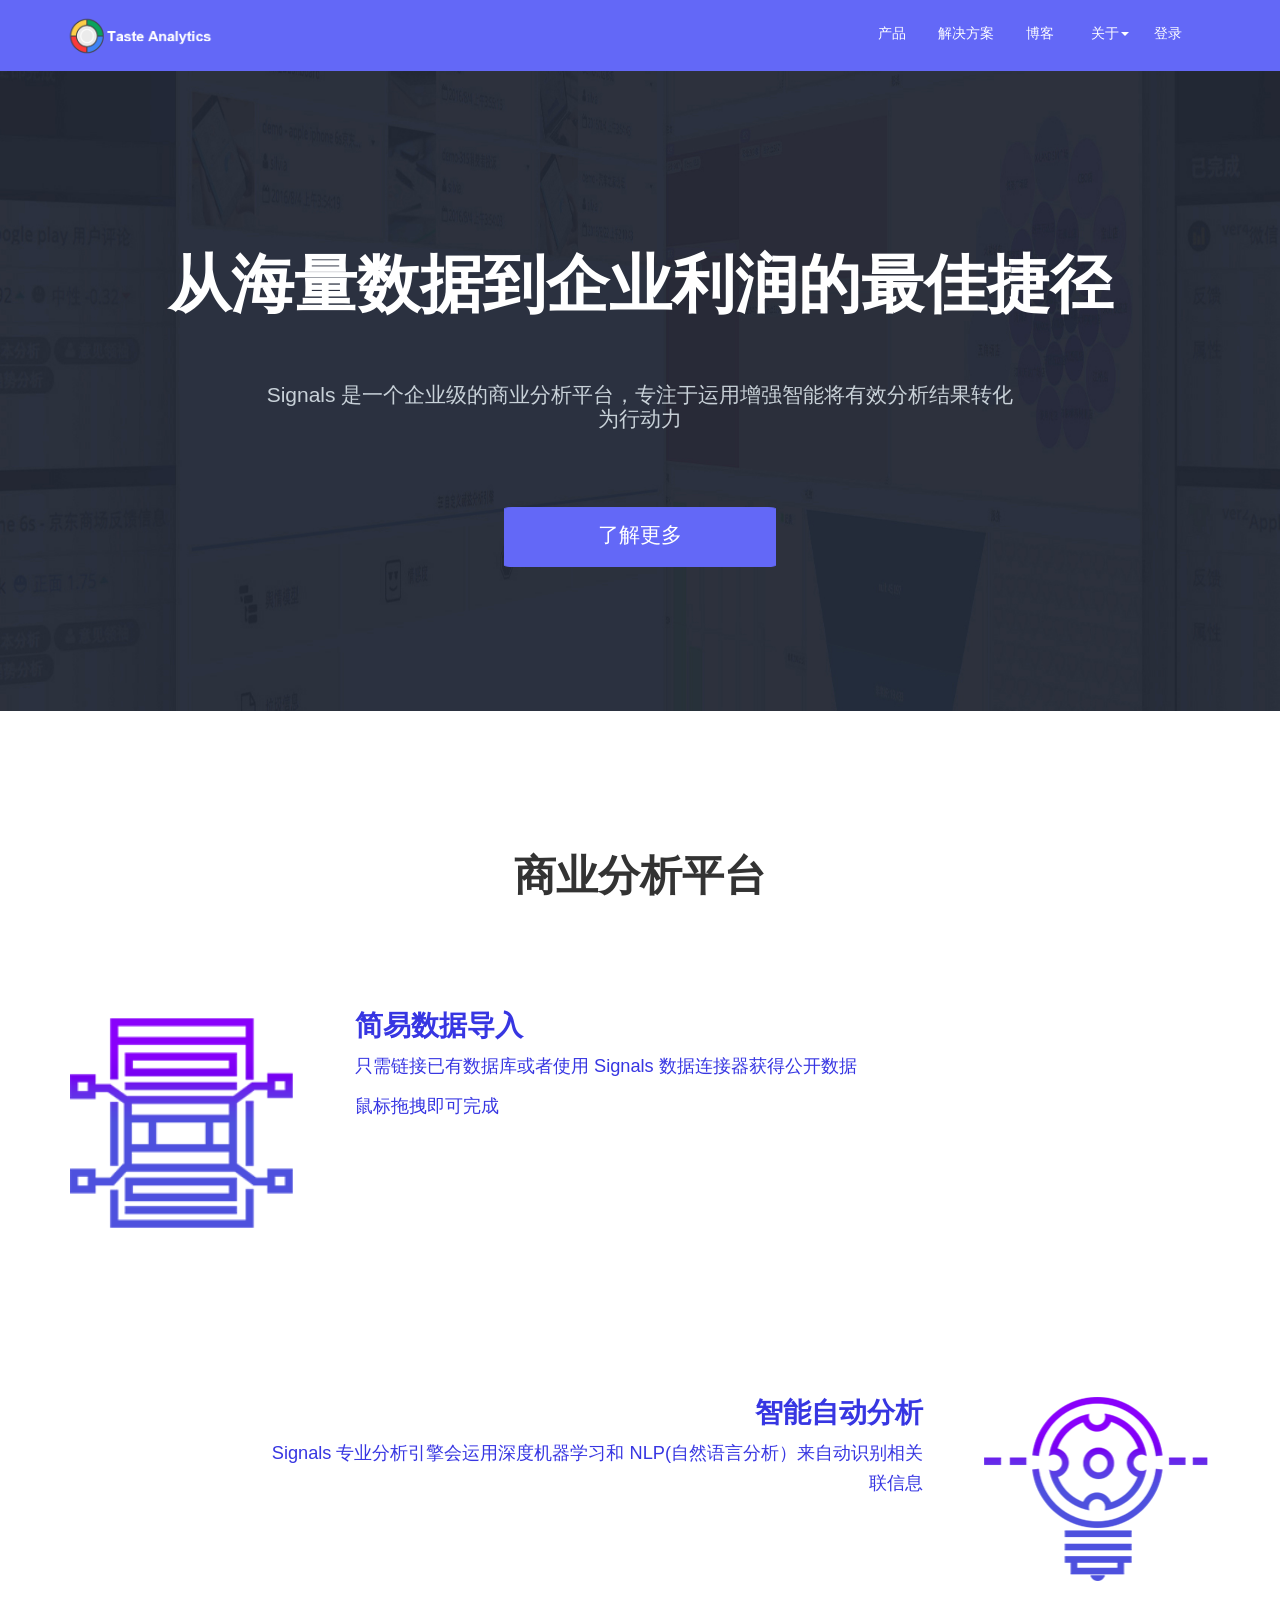
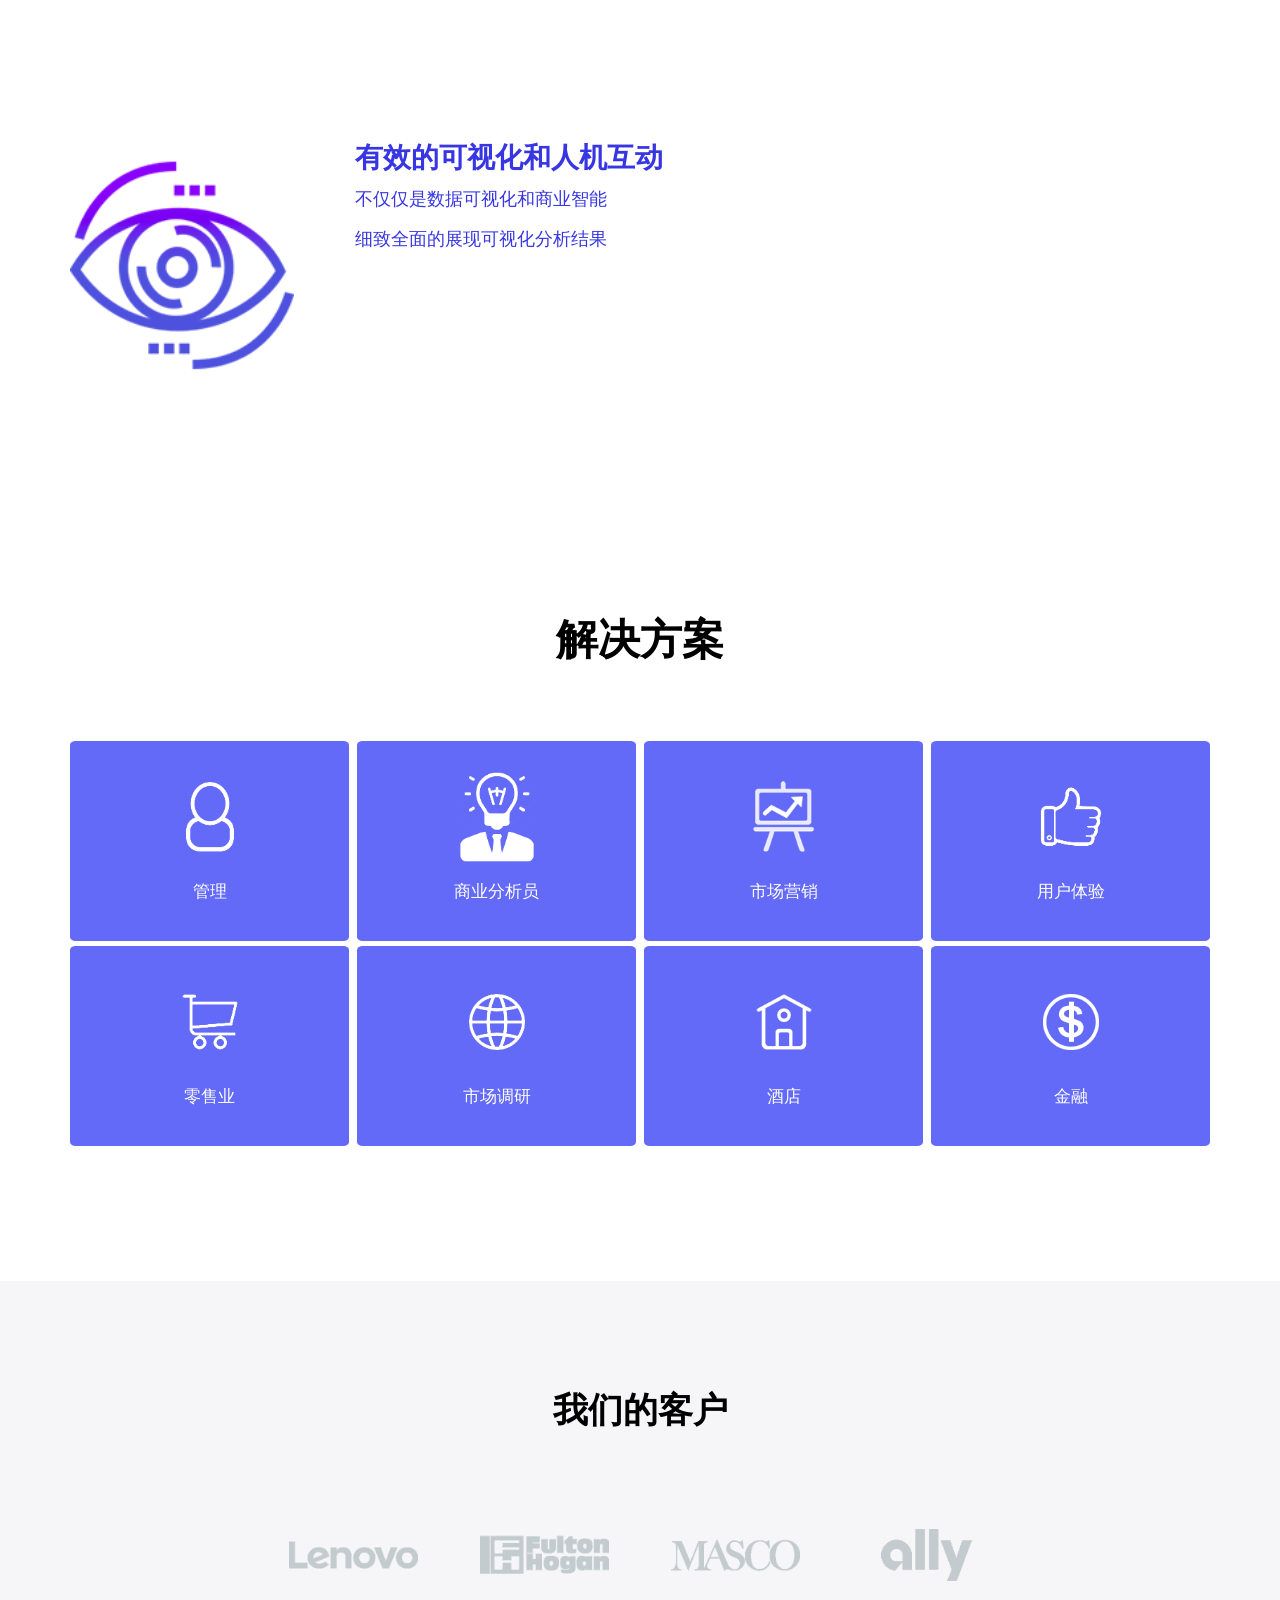
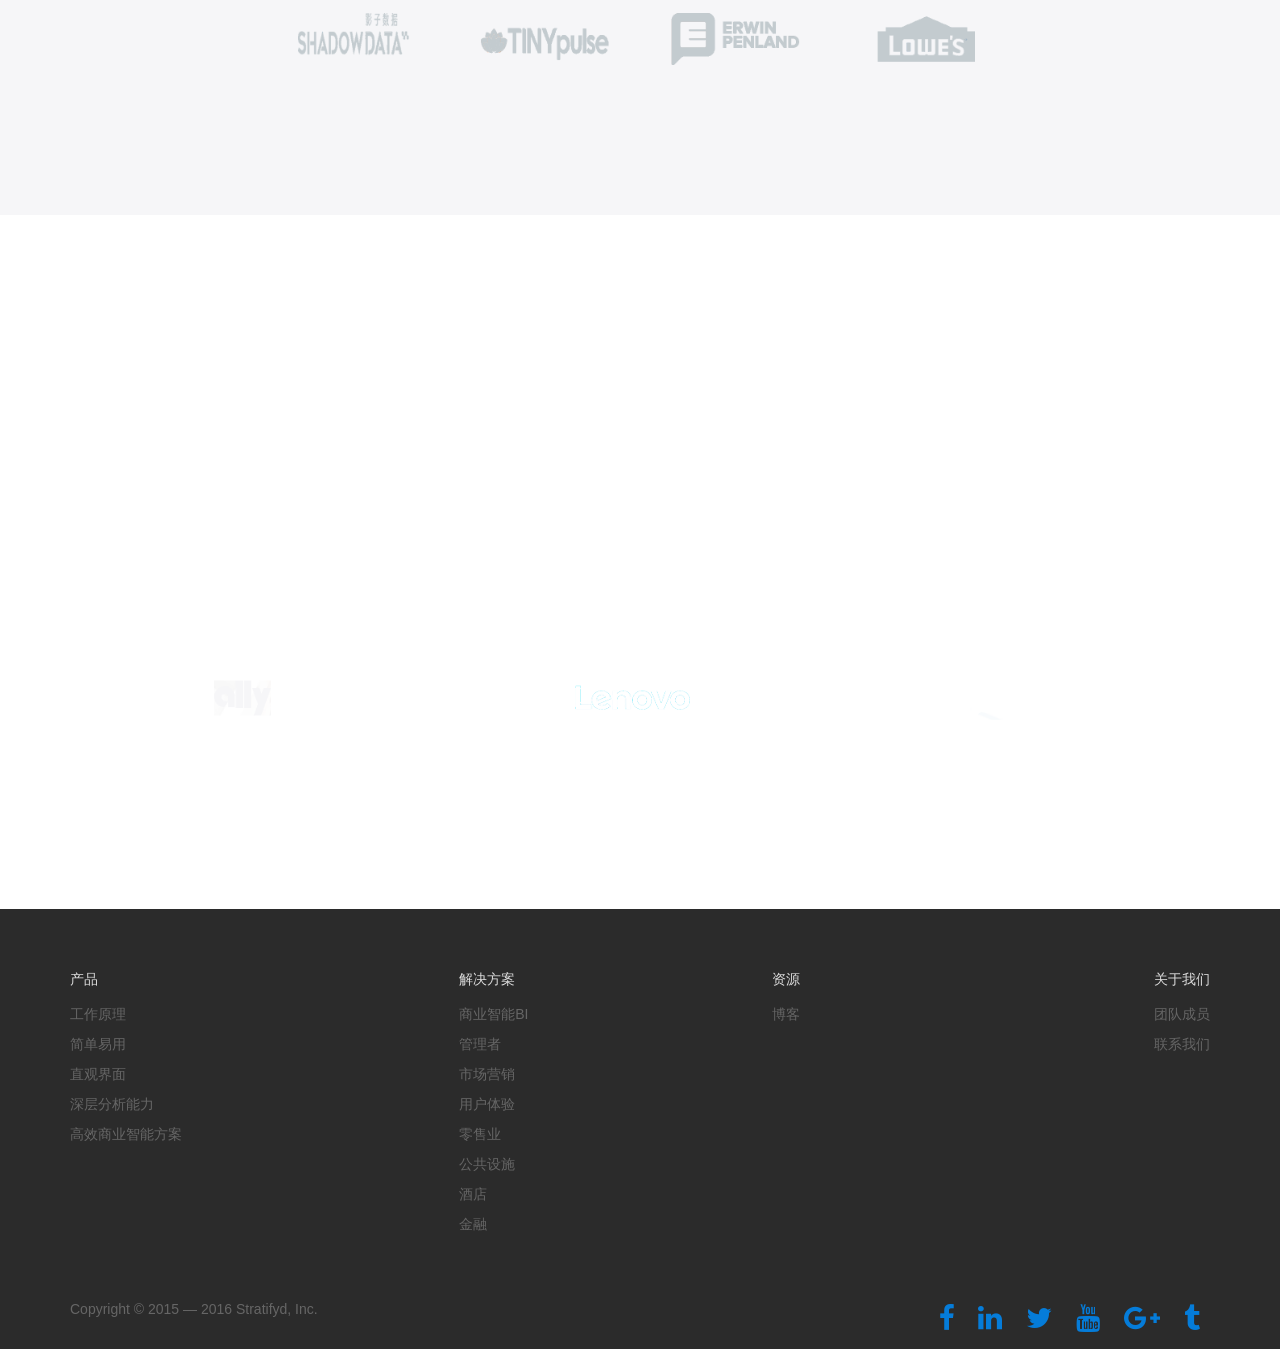
==== commit 69592e5a: "TypoBlogLink" ====
--- a/index.html
+++ b/index.html
@@ -34,7 +34,7 @@
 		  <ul class="nav navbar-nav" id="NavbarDetailPart">
 			 <li class="active NavBarButtons" id="navProduct"><a href="Product.html">产品</a></li>
 			 <li class="active NavBarButtons" id="navSolution"><a href="SolutionPage.html">解决方案</a></li>
-			 <li class="active NavBarButtons" id="navBlog"><a href="http://blog.stratifyd.com/">博客</a></li>
+			 <li class="active NavBarButtons" id="navBlog"><a href="http://blog.tasteanalytics.cn/">博客</a></li>
 			 <li class="dropdown">
 				 <a href="#" class="dropdown-toggle NavBarButtons" data-toggle="dropdown"id="DraopDownMenu1">
 					 关于<b class="caret"></b>
@@ -490,7 +490,7 @@
 		<div class = "row" id = "SayingTextPart">
 			<div class="" id = "TextBox">
 
-				<div class="col-xs-12 col-sm-12 col-md-4" id = "TextContent1">			
+				<div class="col-xs-12 col-sm-12 col-md-4" style="padding-left: 0px;" id = "TextContent1">			
 					<div class = "col-xs-12 col-sm-12 StableHeight TextCotent">
 						<span class = "SpecialColumn">
 							<img src="Resource/Icons/WhiteIcon/Quotation.png" class="QuotationIcon"></img>
@@ -518,7 +518,7 @@
 
 				</div>
 
-				<div class="col-xs-12 col-sm-12 col-md-4" id = "TextContent2">
+				<div class="col-xs-12 col-sm-12 col-md-4" style="padding-left: 0px;" id = "TextContent2">
 
 					<div class = "col-xs-12 col-sm-12 StableHeight TextCotent">
 						<span class = "SpecialColumn">
@@ -547,7 +547,7 @@
 
 				</div>
 
-				<div class="col-xs-12 col-sm-12 col-md-4" id = "TextContent3">
+				<div class="col-xs-12 col-sm-12 col-md-4" style="padding-left: 0px;" id = "TextContent3">
 					<div class = "col-xs-12 col-sm-12 StableHeight TextCotent">
 						<span class = "SpecialColumn">
 							<img src="Resource/Icons/WhiteIcon/Quotation.png" class="QuotationIcon"></img>
@@ -600,7 +600,7 @@
 						<li><a id = "MarketText" href="Resource/PDFResource/Case Study - Marketing.pdf">市场营销</a></li>
 						<li><a id = "CustomerEXText" href="Resource/PDFResource/Case Study - Consumer Products.pdf">用户体验</a></li>
 						<li><a id = "RetailText" href="Resource/PDFResource/Case Study - Retail.pdf">零售业</a></li>
-						<li><a id = "UtilitiesText" href="Resource/PDFResource/Case Study - Utilities.pdf">市场调研</a></li>
+						<li><a id = "UtilitiesText" href="Resource/PDFResource/Case Study - Utilities.pdf">公共设施</a></li>
 						<li><a id = "HospitalityText" href="Resource/PDFResource/Case Study - Hospitality for website.pdf">酒店</a></li>
 						<li><a id = "FinSerText" href="Resource/PDFResource/Case Study - Financial Services.pdf">金融</a></li>
 					</ul>
@@ -610,7 +610,7 @@
 				<div>
 					<ul class="list-unstyled">
 						<li class='title'>资源</li>
-						<li><a id = "BlogIext" href="http://blog.stratifyd.com/">博客</a></li>
+						<li><a id = "BlogIext" href="http://blog.tasteanalytics.cn/">博客</a></li>
 					</ul>
 				</div>
 			</div>
--- a/CSS/Global.css
+++ b/CSS/Global.css
@@ -69,7 +69,7 @@
 	background-color: rgb(136,134,172);
 }
 .navbar-nav>li>.dropdown-menu{
-	background-color: rgb(136,134,172);
+	background-color: rgba(136,134,172,0.8);
 }
 .dropdown-menu>li>a{
 	color: white;
--- a/CSS/LandingPageDesigned.css
+++ b/CSS/LandingPageDesigned.css
@@ -193,7 +193,7 @@
 	background-color: rgb(138,147,253);
 }
 .navbar-nav>li>.dropdown-menu{
-	background-color: rgb(138,147,253);
+	background-color: rgba(138,147,253,0.8);
 }
 #DetailColum2{
 	border-left-color: transparent;
@@ -212,8 +212,10 @@
 	margin-bottom: 0px;
 }
 #ProcessDetailContent{
+/*
 	padding-left: 2.5%;
 	padding-right: 2.5%;
+*/
 /*	padding-bottom: 104px;*/
 }
 #LinkButtonPartText1{
@@ -358,7 +360,7 @@
 	opacity: 0.2;
 }
 .SpecialColumn{
-	width: 15px;
+	width: 10px;
 	margin-right: 5px;
 	padding-left: 0px; 
 	padding-right: 0px;
@@ -400,8 +402,10 @@
 	cursor: default;
 }
 #TextBox{
+/*
 	padding-left: 6.25%;
 	padding-right: 6.25%;
+*/
 }
 #TextSayingPart{
 	background-color: rgb(255,255,255);
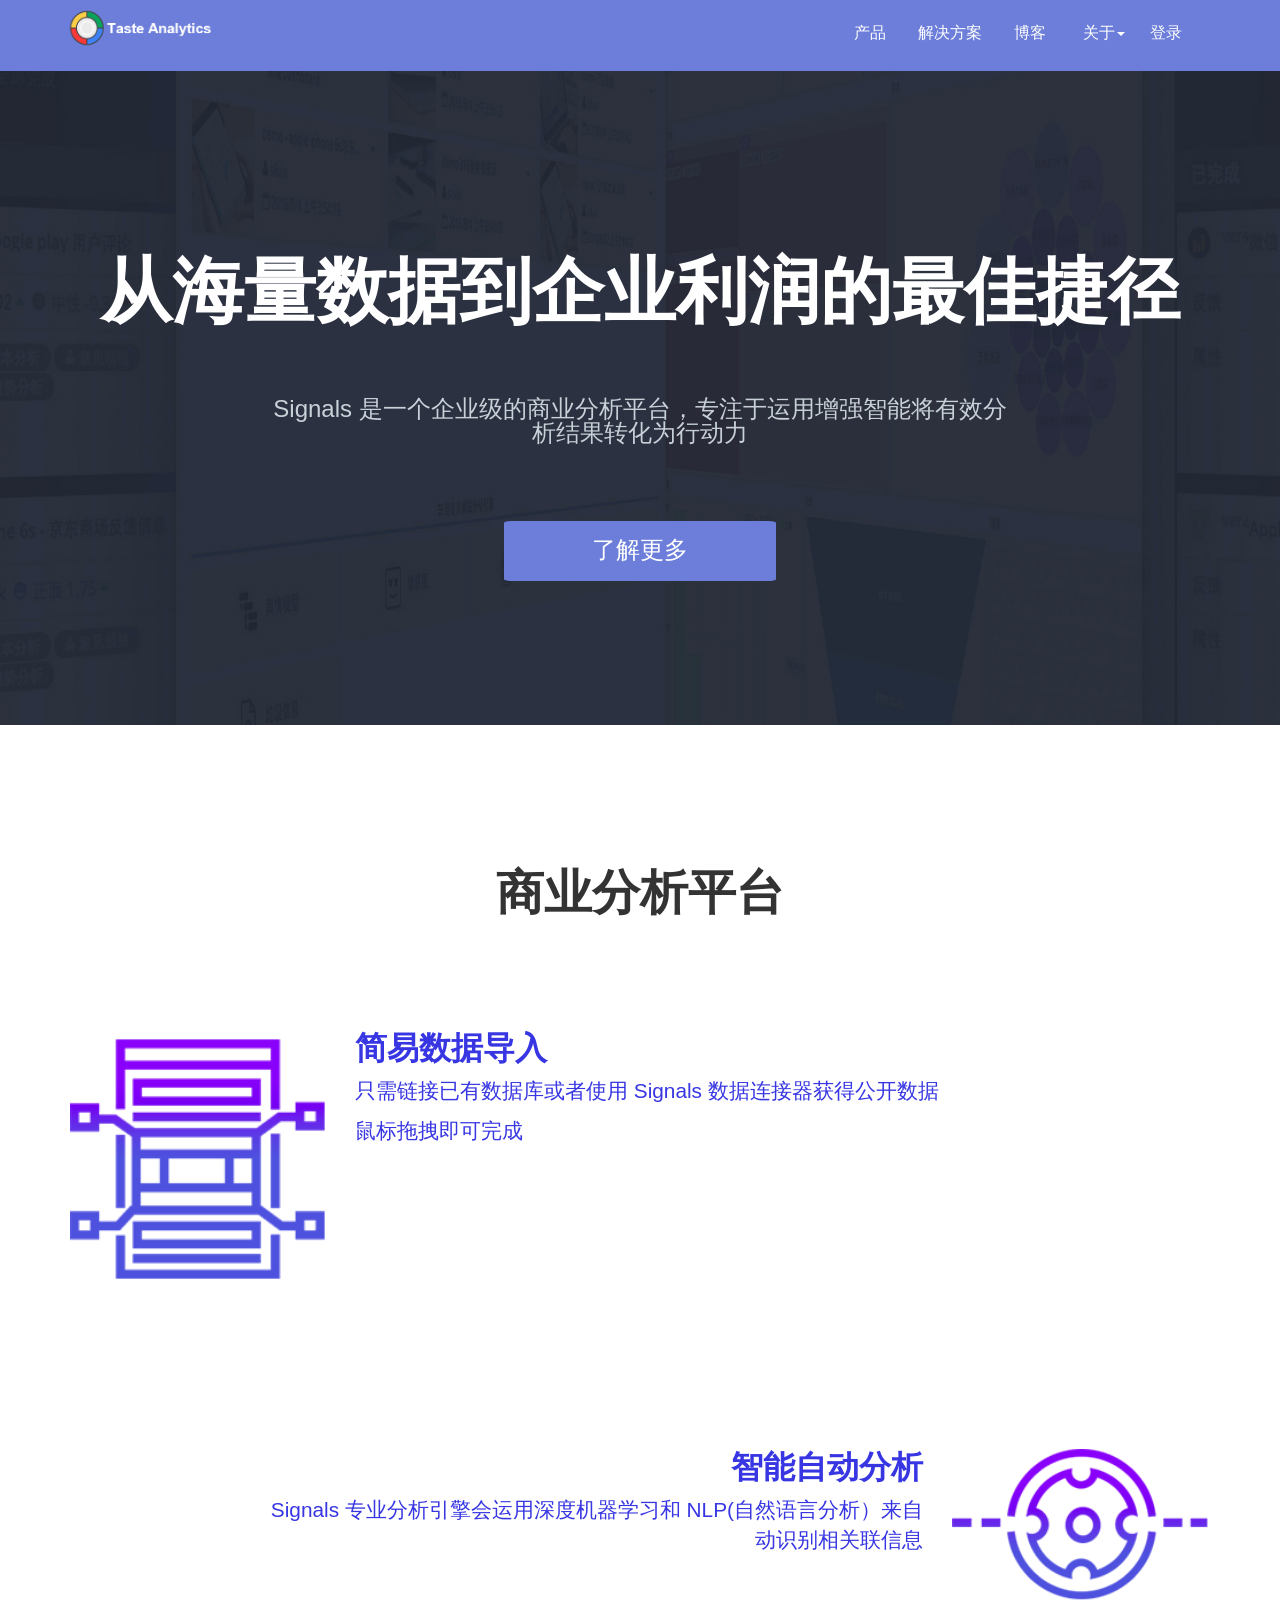
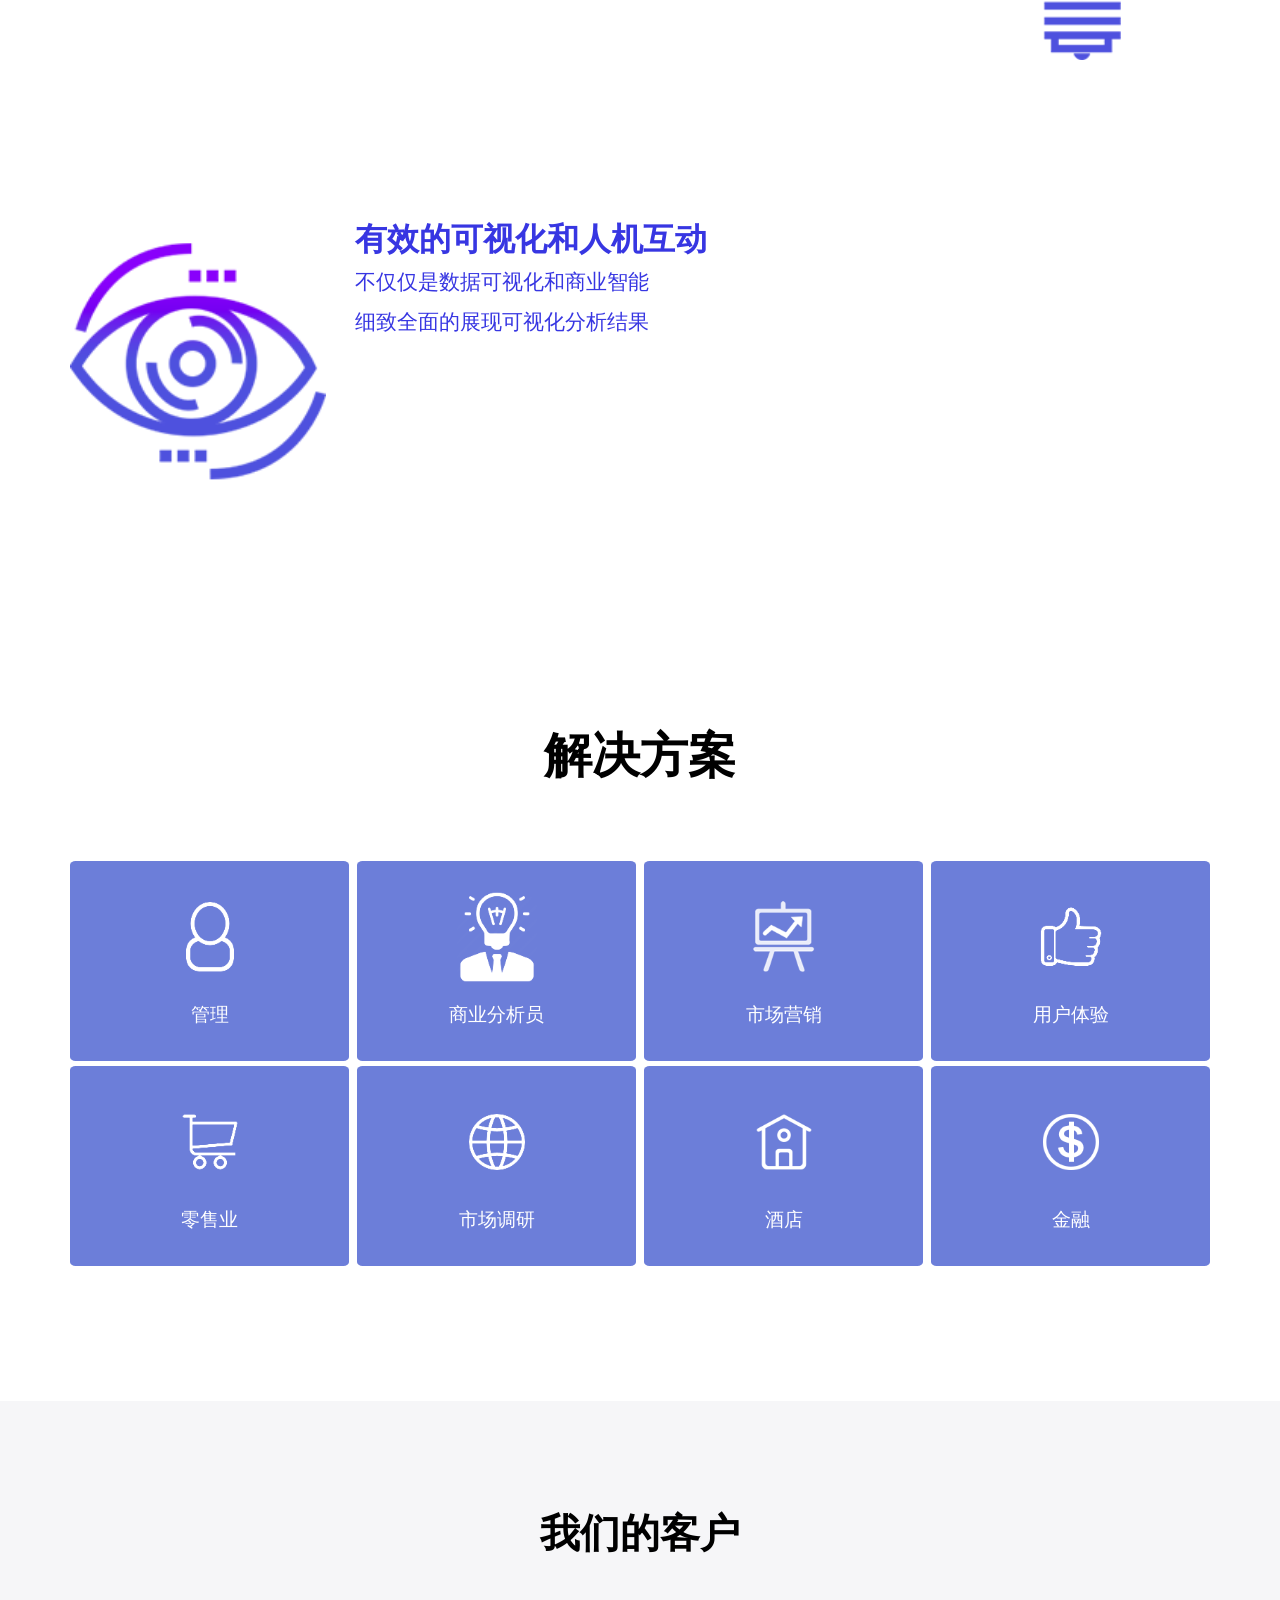
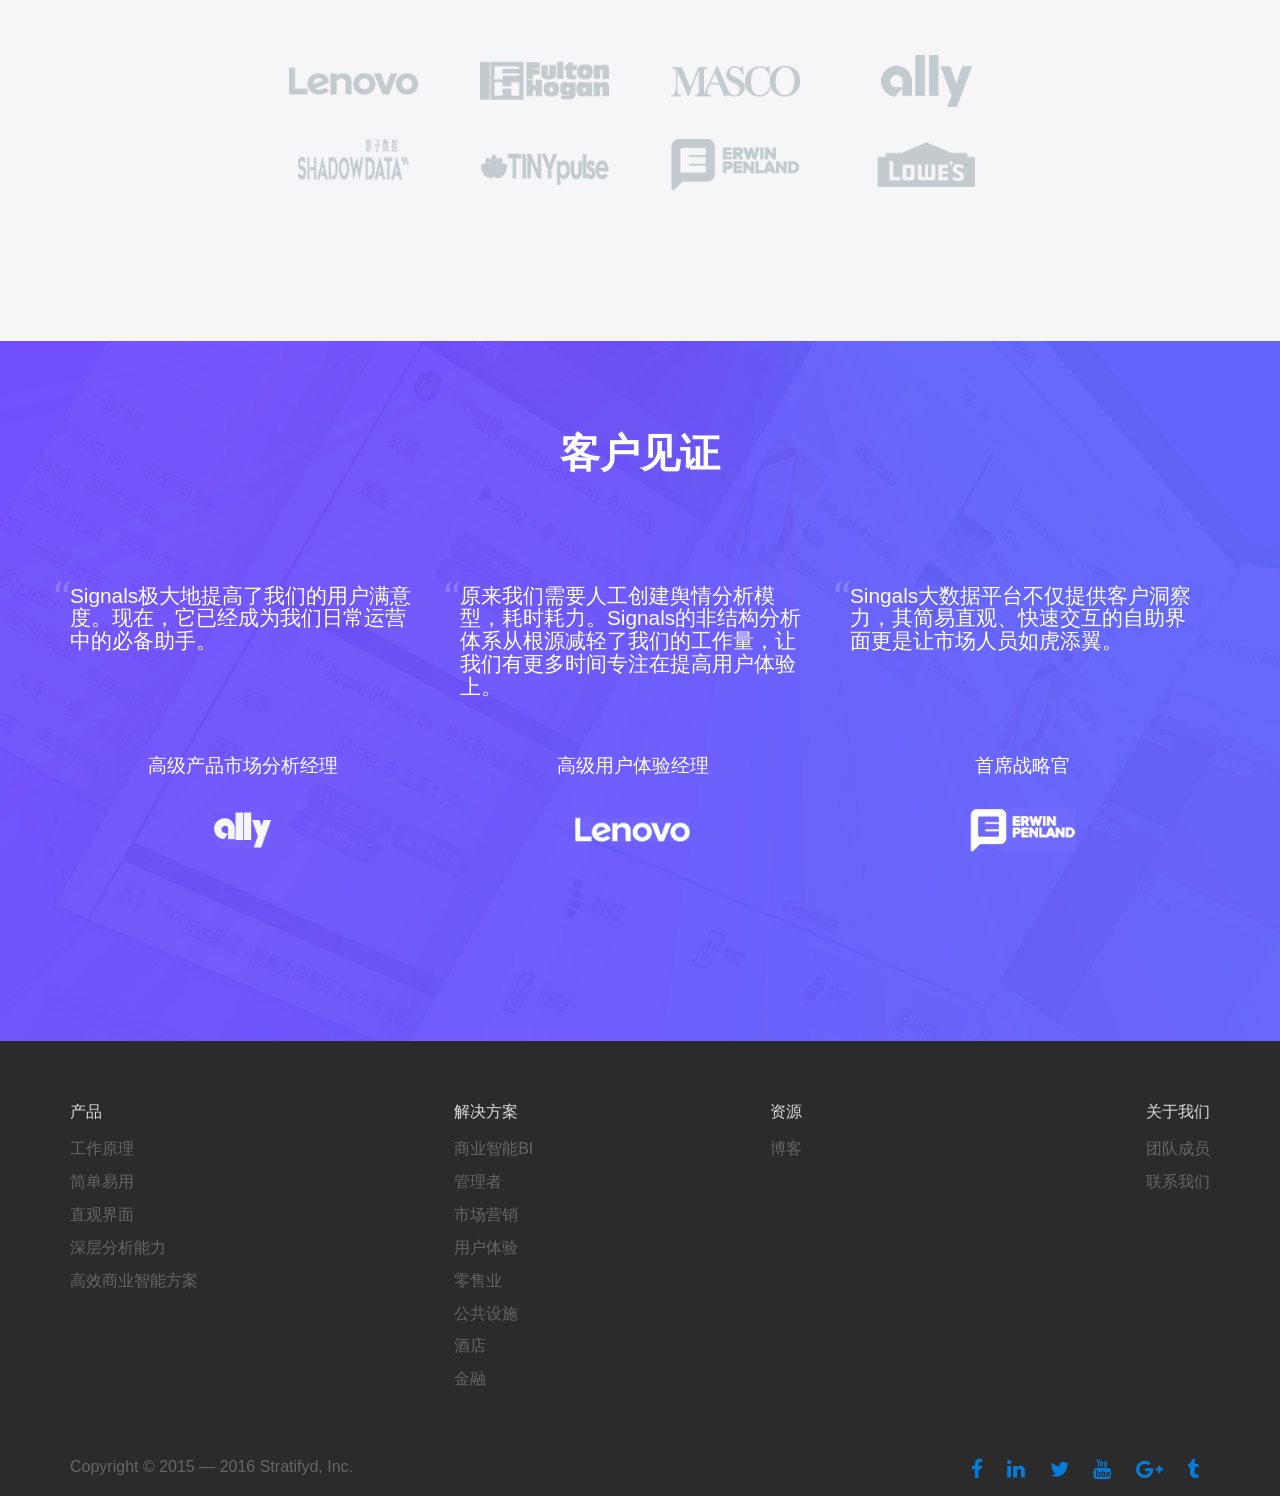
==== commit 6600747b: "ColorFontAswomeChange" ====
--- a/index.html
+++ b/index.html
@@ -7,7 +7,7 @@
     <link rel="stylesheet" href="lib/bootstrap-3.3.7-dist/css/bootstrap.min.css" rel="stylesheet">
     <script src="https://code.jquery.com/jquery-2.2.0.min.js"></script>
 	<script src="https://use.fortawesome.com/8b1e4781.js"></script>
-	<link href="lib/FontAwesome/Font-Awesome-Stylus-master/example/dist/styles.css" rel="stylesheet">
+	<link href="lib/FontAwesome/Font-Awesome-Stylus-master/css/index.css" rel="stylesheet">
 	<link href="CSS/Global.css" rel="stylesheet"/>
 	<link href="CSS/Buttons.css" rel="stylesheet"/>
 	<link href="CSS/CanvasBox.css" rel="stylesheet"/>
@@ -497,7 +497,7 @@
 						</span>								
 						<div class="col-xs-11 col-sm-11" style="padding-left: 0px; padding-right: 0px;">
 							<h4 class="SayingText" id="SayingText1">
-									Signals 极大地提高了我们的用户满意度。因为 Signals 容易使用，已经成为我们日常运营中的必备工具。
+									Signals极大地提高了我们的用户满意度。现在，它已经成为我们日常运营中的必备助手。
 							</h4>
 						</div>
 					</div>
@@ -526,7 +526,7 @@
 						</span>
 						<div class="col-xs-11 col-sm-11" style="padding-left: 0px; padding-right: 0px;">
 							<h4 class="SayingText" id="SayingText2">
-									原来我们需要人工制作舆情分析模型，耗时耗力。Signals 的舆情分析模型极大减轻了我们的工作量，让我们更专注于提高用户体验上。
+								原来我们需要人工创建舆情分析模型，耗时耗力。Signals的非结构分析体系从根源减轻了我们的工作量，让我们有更多时间专注在提高用户体验上。
 							</h4>
 						</div>
 					</div>
@@ -554,7 +554,7 @@
 						</span>					
 						<div class="col-xs-11 col-sm-11" style="padding-left: 0px; padding-right: 0px;">	
 							<h4 class="SayingText" id="SayingText3">
-									不光非常有利于获取用户观点，简易直观的操作界面更是让市场人员如虎添翼。		
+									Singals大数据平台不仅提供客户洞察力，其简易直观、快速交互的自助界面更是让市场人员如虎添翼。
 							</h4>						
 						</div>
 					</div>
--- a/lib/FontAwesome/Font-Awesome-Stylus-master/css/index.css
+++ b/lib/FontAwesome/Font-Awesome-Stylus-master/css/index.css
@@ -0,0 +1,2221 @@
+/*
+ *  Font Awesome 4.6.2 by @davegandy - http://fontawesome.io - @fontawesome
+ *  License - http://fontawesome.io/license (Font: SIL OFL 1.1, CSS: MIT License)
+ */
+/* FONT PATH
+ * -------------------------- */
+@font-face {
+  font-family: 'FontAwesome';
+  src: url("../fonts/icomoon.eot?v=4.6.2");
+  src: url("../fonts/icomoon.eot?#iefix&v=4.6.2") format('embedded-opentype'), url("../fonts/icomoon.woff?v=4.6.2") format('woff'), url("../fonts/icomoon.ttf?v=4.6.2") format('truetype'), url("../fonts/icomoon.svg?v=4.6.2#fontawesomeregular") format('svg');
+  font-weight: normal;
+  font-style: normal;
+}
+.fa {
+  display: inline-block;
+  font: normal normal normal 14px/1 FontAwesome;
+  font-size: inherit;
+  text-rendering: auto;
+  -webkit-font-smoothing: antialiased;
+  -moz-osx-font-smoothing: grayscale;
+}
+/* makes the font 33% larger relative to the icon container */
+.fa-lg {
+  font-size: 1.333333333333333em;
+  line-height: 0.75em;
+  vertical-align: -15%;
+}
+.fa-2x {
+  font-size: 2em;
+}
+.fa-3x {
+  font-size: 3em;
+}
+.fa-4x {
+  font-size: 4em;
+}
+.fa-5x {
+  font-size: 5em;
+}
+.fa-fw {
+  width: 1.285714285714286em;
+  text-align: center;
+}
+.fa-ul {
+  padding-left: 0;
+  margin-left: 2.142857142857143em;
+  list-style-type: none;
+}
+.fa-ul > li {
+  position: relative;
+}
+.fa-li {
+  position: absolute;
+  left: -2.142857142857143em;
+  width: 2.142857142857143em;
+  top: 0.142857142857143em;
+  text-align: center;
+}
+.fa-li.fa-lg {
+  left: -1.857142857142857em;
+}
+.fa-border {
+  padding: 0.2em 0.25em 0.15em;
+  border: solid 0.08em #eee;
+  border-radius: 0.1em;
+}
+.fa-pull-left {
+  float: left;
+}
+.fa-pull-right {
+  float: right;
+}
+.fa.fa-pull-left {
+  margin-right: 0.3em;
+}
+.fa.fa-pull-right {
+  margin-left: 0.3em;
+}
+/* Deprecated as of 4.4.0 */
+.pull-right {
+  float: right;
+}
+.pull-left {
+  float: left;
+}
+.fa.pull-left {
+  margin-right: 0.3em;
+}
+.fa.pull-right {
+  margin-left: 0.3em;
+}
+.fa-spin {
+  -webkit-animation: fa-spin 2s infinite linear;
+  animation: fa-spin 2s infinite linear;
+}
+.fa-pulse {
+  -webkit-animation: fa-spin 1s infinite steps(8);
+  animation: fa-spin 1s infinite steps(8);
+}
+@-webkit-keyframes fa-spin {
+  0% {
+    -webkit-transform: rotate(0deg);
+    transform: rotate(0deg);
+  }
+  100% {
+    -webkit-transform: rotate(359deg);
+    transform: rotate(359deg);
+  }
+}
+@-moz-keyframes fa-spin {
+  0% {
+    -webkit-transform: rotate(0deg);
+    transform: rotate(0deg);
+  }
+  100% {
+    -webkit-transform: rotate(359deg);
+    transform: rotate(359deg);
+  }
+}
+@-webkit-keyframes fa-spin {
+  0% {
+    -webkit-transform: rotate(0deg);
+    transform: rotate(0deg);
+  }
+  100% {
+    -webkit-transform: rotate(359deg);
+    transform: rotate(359deg);
+  }
+}
+@-o-keyframes fa-spin {
+  0% {
+    -webkit-transform: rotate(0deg);
+    transform: rotate(0deg);
+  }
+  100% {
+    -webkit-transform: rotate(359deg);
+    transform: rotate(359deg);
+  }
+}
+@keyframes fa-spin {
+  0% {
+    -webkit-transform: rotate(0deg);
+    transform: rotate(0deg);
+  }
+  100% {
+    -webkit-transform: rotate(359deg);
+    transform: rotate(359deg);
+  }
+}
+.fa-rotate-90 {
+  filter: progid:DXImageTransform.Microsoft.BasicImage(rotation=1);
+  -webkit-transform: rotate(90deg);
+  -ms-transform: rotate(90deg);
+  transform: rotate(90deg);
+}
+.fa-rotate-180 {
+  filter: progid:DXImageTransform.Microsoft.BasicImage(rotation=2);
+  -webkit-transform: rotate(180deg);
+  -ms-transform: rotate(180deg);
+  transform: rotate(180deg);
+}
+.fa-rotate-270 {
+  filter: progid:DXImageTransform.Microsoft.BasicImage(rotation=3);
+  -webkit-transform: rotate(270deg);
+  -ms-transform: rotate(270deg);
+  transform: rotate(270deg);
+}
+.fa-flip-horizontal {
+  filter: progid:DXImageTransform.Microsoft.BasicImage(rotation=0, mirror=1);
+  -webkit-transform: scale(-1, 1);
+  -ms-transform: scale(-1, 1);
+  transform: scale(-1, 1);
+}
+.fa-flip-vertical {
+  filter: progid:DXImageTransform.Microsoft.BasicImage(rotation=2, mirror=1);
+  -webkit-transform: scale(1, -1);
+  -ms-transform: scale(1, -1);
+  transform: scale(1, -1);
+}
+:root .fa-rotate-90,
+:root .fa-rotate-180,
+:root .fa-rotate-270,
+:root .fa-flip-horizontal,
+:root .fa-flip-vertical {
+  filter: none;
+}
+.fa-stack {
+  position: relative;
+  display: inline-block;
+  width: 2em;
+  height: 2em;
+  line-height: 2em;
+  vertical-align: middle;
+}
+.fa-stack-1x,
+.fa-stack-2x {
+  position: absolute;
+  left: 0;
+  width: 100%;
+  text-align: center;
+}
+.fa-stack-1x {
+  line-height: inherit;
+}
+.fa-stack-2x {
+  font-size: 2em;
+}
+.fa-inverse {
+  color: #fff;
+}
+/* Font Awesome uses the Unicode Private Use Area (PUA) to ensure screen
+   readers do not read off random characters that represent icons */
+.fa-glass:before {
+  content: "\f000";
+}
+.fa-music:before {
+  content: "\f001";
+}
+.fa-search:before {
+  content: "\f002";
+}
+.fa-envelope-o:before {
+  content: "\f003";
+}
+.fa-heart:before {
+  content: "\f004";
+}
+.fa-star:before {
+  content: "\f005";
+}
+.fa-star-o:before {
+  content: "\f006";
+}
+.fa-user:before {
+  content: "\f007";
+}
+.fa-film:before {
+  content: "\f008";
+}
+.fa-th-large:before {
+  content: "\f009";
+}
+.fa-th:before {
+  content: "\f00a";
+}
+.fa-th-list:before {
+  content: "\f00b";
+}
+.fa-check:before {
+  content: "\f00c";
+}
+.fa-remove:before,
+.fa-close:before,
+.fa-times:before {
+  content: "\f00d";
+}
+.fa-search-plus:before {
+  content: "\f00e";
+}
+.fa-search-minus:before {
+  content: "\f010";
+}
+.fa-power-off:before {
+  content: "\f011";
+}
+.fa-signal:before {
+  content: "\f012";
+}
+.fa-gear:before,
+.fa-cog:before {
+  content: "\f013";
+}
+.fa-trash-o:before {
+  content: "\f014";
+}
+.fa-home:before {
+  content: "\f015";
+}
+.fa-file-o:before {
+  content: "\f016";
+}
+.fa-clock-o:before {
+  content: "\f017";
+}
+.fa-road:before {
+  content: "\f018";
+}
+.fa-download:before {
+  content: "\f019";
+}
+.fa-arrow-circle-o-down:before {
+  content: "\f01a";
+}
+.fa-arrow-circle-o-up:before {
+  content: "\f01b";
+}
+.fa-inbox:before {
+  content: "\f01c";
+}
+.fa-play-circle-o:before {
+  content: "\f01d";
+}
+.fa-rotate-right:before,
+.fa-repeat:before {
+  content: "\f01e";
+}
+.fa-refresh:before {
+  content: "\f021";
+}
+.fa-list-alt:before {
+  content: "\f022";
+}
+.fa-lock:before {
+  content: "\f023";
+}
+.fa-flag:before {
+  content: "\f024";
+}
+.fa-headphones:before {
+  content: "\f025";
+}
+.fa-volume-off:before {
+  content: "\f026";
+}
+.fa-volume-down:before {
+  content: "\f027";
+}
+.fa-volume-up:before {
+  content: "\f028";
+}
+.fa-qrcode:before {
+  content: "\f029";
+}
+.fa-barcode:before {
+  content: "\f02a";
+}
+.fa-tag:before {
+  content: "\f02b";
+}
+.fa-tags:before {
+  content: "\f02c";
+}
+.fa-book:before {
+  content: "\f02d";
+}
+.fa-bookmark:before {
+  content: "\f02e";
+}
+.fa-print:before {
+  content: "\f02f";
+}
+.fa-camera:before {
+  content: "\f030";
+}
+.fa-font:before {
+  content: "\f031";
+}
+.fa-bold:before {
+  content: "\f032";
+}
+.fa-italic:before {
+  content: "\f033";
+}
+.fa-text-height:before {
+  content: "\f034";
+}
+.fa-text-width:before {
+  content: "\f035";
+}
+.fa-align-left:before {
+  content: "\f036";
+}
+.fa-align-center:before {
+  content: "\f037";
+}
+.fa-align-right:before {
+  content: "\f038";
+}
+.fa-align-justify:before {
+  content: "\f039";
+}
+.fa-list:before {
+  content: "\f03a";
+}
+.fa-dedent:before,
+.fa-outdent:before {
+  content: "\f03b";
+}
+.fa-indent:before {
+  content: "\f03c";
+}
+.fa-video-camera:before {
+  content: "\f03d";
+}
+.fa-photo:before,
+.fa-image:before,
+.fa-picture-o:before {
+  content: "\f03e";
+}
+.fa-pencil:before {
+  content: "\f040";
+}
+.fa-map-marker:before {
+  content: "\f041";
+}
+.fa-adjust:before {
+  content: "\f042";
+}
+.fa-tint:before {
+  content: "\f043";
+}
+.fa-edit:before,
+.fa-pencil-square-o:before {
+  content: "\f044";
+}
+.fa-share-square-o:before {
+  content: "\f045";
+}
+.fa-check-square-o:before {
+  content: "\f046";
+}
+.fa-arrows:before {
+  content: "\f047";
+}
+.fa-step-backward:before {
+  content: "\f048";
+}
+.fa-fast-backward:before {
+  content: "\f049";
+}
+.fa-backward:before {
+  content: "\f04a";
+}
+.fa-play:before {
+  content: "\f04b";
+}
+.fa-pause:before {
+  content: "\f04c";
+}
+.fa-stop:before {
+  content: "\f04d";
+}
+.fa-forward:before {
+  content: "\f04e";
+}
+.fa-fast-forward:before {
+  content: "\f050";
+}
+.fa-step-forward:before {
+  content: "\f051";
+}
+.fa-eject:before {
+  content: "\f052";
+}
+.fa-chevron-left:before {
+  content: "\f053";
+}
+.fa-chevron-right:before {
+  content: "\f054";
+}
+.fa-plus-circle:before {
+  content: "\f055";
+}
+.fa-minus-circle:before {
+  content: "\f056";
+}
+.fa-times-circle:before {
+  content: "\f057";
+}
+.fa-check-circle:before {
+  content: "\f058";
+}
+.fa-question-circle:before {
+  content: "\f059";
+}
+.fa-info-circle:before {
+  content: "\f05a";
+}
+.fa-crosshairs:before {
+  content: "\f05b";
+}
+.fa-times-circle-o:before {
+  content: "\f05c";
+}
+.fa-check-circle-o:before {
+  content: "\f05d";
+}
+.fa-ban:before {
+  content: "\f05e";
+}
+.fa-arrow-left:before {
+  content: "\f060";
+}
+.fa-arrow-right:before {
+  content: "\f061";
+}
+.fa-arrow-up:before {
+  content: "\f062";
+}
+.fa-arrow-down:before {
+  content: "\f063";
+}
+.fa-mail-forward:before,
+.fa-share:before {
+  content: "\f064";
+}
+.fa-expand:before {
+  content: "\f065";
+}
+.fa-compress:before {
+  content: "\f066";
+}
+.fa-plus:before {
+  content: "\f067";
+}
+.fa-minus:before {
+  content: "\f068";
+}
+.fa-asterisk:before {
+  content: "\f069";
+}
+.fa-exclamation-circle:before {
+  content: "\f06a";
+}
+.fa-gift:before {
+  content: "\f06b";
+}
+.fa-leaf:before {
+  content: "\f06c";
+}
+.fa-fire:before {
+  content: "\f06d";
+}
+.fa-eye:before {
+  content: "\f06e";
+}
+.fa-eye-slash:before {
+  content: "\f070";
+}
+.fa-warning:before,
+.fa-exclamation-triangle:before {
+  content: "\f071";
+}
+.fa-plane:before {
+  content: "\f072";
+}
+.fa-calendar:before {
+  content: "\f073";
+}
+.fa-random:before {
+  content: "\f074";
+}
+.fa-comment:before {
+  content: "\f075";
+}
+.fa-magnet:before {
+  content: "\f076";
+}
+.fa-chevron-up:before {
+  content: "\f077";
+}
+.fa-chevron-down:before {
+  content: "\f078";
+}
+.fa-retweet:before {
+  content: "\f079";
+}
+.fa-shopping-cart:before {
+  content: "\f07a";
+}
+.fa-folder:before {
+  content: "\f07b";
+}
+.fa-folder-open:before {
+  content: "\f07c";
+}
+.fa-arrows-v:before {
+  content: "\f07d";
+}
+.fa-arrows-h:before {
+  content: "\f07e";
+}
+.fa-bar-chart-o:before,
+.fa-bar-chart:before {
+  content: "\f080";
+}
+.fa-twitter-square:before {
+  content: "\f081";
+}
+.fa-facebook-square:before {
+  content: "\f082";
+}
+.fa-camera-retro:before {
+  content: "\f083";
+}
+.fa-key:before {
+  content: "\f084";
+}
+.fa-gears:before,
+.fa-cogs:before {
+  content: "\f085";
+}
+.fa-comments:before {
+  content: "\f086";
+}
+.fa-thumbs-o-up:before {
+  content: "\f087";
+}
+.fa-thumbs-o-down:before {
+  content: "\f088";
+}
+.fa-star-half:before {
+  content: "\f089";
+}
+.fa-heart-o:before {
+  content: "\f08a";
+}
+.fa-sign-out:before {
+  content: "\f08b";
+}
+.fa-linkedin-square:before {
+  content: "\f08c";
+}
+.fa-thumb-tack:before {
+  content: "\f08d";
+}
+.fa-external-link:before {
+  content: "\f08e";
+}
+.fa-sign-in:before {
+  content: "\f090";
+}
+.fa-trophy:before {
+  content: "\f091";
+}
+.fa-github-square:before {
+  content: "\f092";
+}
+.fa-upload:before {
+  content: "\f093";
+}
+.fa-lemon-o:before {
+  content: "\f094";
+}
+.fa-phone:before {
+  content: "\f095";
+}
+.fa-square-o:before {
+  content: "\f096";
+}
+.fa-bookmark-o:before {
+  content: "\f097";
+}
+.fa-phone-square:before {
+  content: "\f098";
+}
+.fa-twitter:before {
+  content: "\f099";
+}
+.fa-facebook-f:before,
+.fa-facebook:before {
+  content: "\f09a";
+}
+.fa-github:before {
+  content: "\f09b";
+}
+.fa-unlock:before {
+  content: "\f09c";
+}
+.fa-credit-card:before {
+  content: "\f09d";
+}
+.fa-feed:before,
+.fa-rss:before {
+  content: "\f09e";
+}
+.fa-hdd-o:before {
+  content: "\f0a0";
+}
+.fa-bullhorn:before {
+  content: "\f0a1";
+}
+.fa-bell:before {
+  content: "\f0f3";
+}
+.fa-certificate:before {
+  content: "\f0a3";
+}
+.fa-hand-o-right:before {
+  content: "\f0a4";
+}
+.fa-hand-o-left:before {
+  content: "\f0a5";
+}
+.fa-hand-o-up:before {
+  content: "\f0a6";
+}
+.fa-hand-o-down:before {
+  content: "\f0a7";
+}
+.fa-arrow-circle-left:before {
+  content: "\f0a8";
+}
+.fa-arrow-circle-right:before {
+  content: "\f0a9";
+}
+.fa-arrow-circle-up:before {
+  content: "\f0aa";
+}
+.fa-arrow-circle-down:before {
+  content: "\f0ab";
+}
+.fa-globe:before {
+  content: "\f0ac";
+}
+.fa-wrench:before {
+  content: "\f0ad";
+}
+.fa-tasks:before {
+  content: "\f0ae";
+}
+.fa-filter:before {
+  content: "\f0b0";
+}
+.fa-briefcase:before {
+  content: "\f0b1";
+}
+.fa-arrows-alt:before {
+  content: "\f0b2";
+}
+.fa-group:before,
+.fa-users:before {
+  content: "\f0c0";
+}
+.fa-chain:before,
+.fa-link:before {
+  content: "\f0c1";
+}
+.fa-cloud:before {
+  content: "\f0c2";
+}
+.fa-flask:before {
+  content: "\f0c3";
+}
+.fa-cut:before,
+.fa-scissors:before {
+  content: "\f0c4";
+}
+.fa-copy:before,
+.fa-files-o:before {
+  content: "\f0c5";
+}
+.fa-paperclip:before {
+  content: "\f0c6";
+}
+.fa-save:before,
+.fa-floppy-o:before {
+  content: "\f0c7";
+}
+.fa-square:before {
+  content: "\f0c8";
+}
+.fa-navicon:before,
+.fa-reorder:before,
+.fa-bars:before {
+  content: "\f0c9";
+}
+.fa-list-ul:before {
+  content: "\f0ca";
+}
+.fa-list-ol:before {
+  content: "\f0cb";
+}
+.fa-strikethrough:before {
+  content: "\f0cc";
+}
+.fa-underline:before {
+  content: "\f0cd";
+}
+.fa-table:before {
+  content: "\f0ce";
+}
+.fa-magic:before {
+  content: "\f0d0";
+}
+.fa-truck:before {
+  content: "\f0d1";
+}
+.fa-pinterest:before {
+  content: "\f0d2";
+}
+.fa-pinterest-square:before {
+  content: "\f0d3";
+}
+.fa-google-plus-square:before {
+  content: "\f0d4";
+}
+.fa-google-plus:before {
+  content: "\f0d5";
+}
+.fa-money:before {
+  content: "\f0d6";
+}
+.fa-caret-down:before {
+  content: "\f0d7";
+}
+.fa-caret-up:before {
+  content: "\f0d8";
+}
+.fa-caret-left:before {
+  content: "\f0d9";
+}
+.fa-caret-right:before {
+  content: "\f0da";
+}
+.fa-columns:before {
+  content: "\f0db";
+}
+.fa-unsorted:before,
+.fa-sort:before {
+  content: "\f0dc";
+}
+.fa-sort-down:before,
+.fa-sort-desc:before {
+  content: "\f0dd";
+}
+.fa-sort-up:before,
+.fa-sort-asc:before {
+  content: "\f0de";
+}
+.fa-envelope:before {
+  content: "\f0e0";
+}
+.fa-linkedin:before {
+  content: "\f0e1";
+}
+.fa-rotate-left:before,
+.fa-undo:before {
+  content: "\f0e2";
+}
+.fa-legal:before,
+.fa-gavel:before {
+  content: "\f0e3";
+}
+.fa-dashboard:before,
+.fa-tachometer:before {
+  content: "\f0e4";
+}
+.fa-comment-o:before {
+  content: "\f0e5";
+}
+.fa-comments-o:before {
+  content: "\f0e6";
+}
+.fa-flash:before,
+.fa-bolt:before {
+  content: "\f0e7";
+}
+.fa-sitemap:before {
+  content: "\f0e8";
+}
+.fa-umbrella:before {
+  content: "\f0e9";
+}
+.fa-paste:before,
+.fa-clipboard:before {
+  content: "\f0ea";
+}
+.fa-lightbulb-o:before {
+  content: "\f0eb";
+}
+.fa-exchange:before {
+  content: "\f0ec";
+}
+.fa-cloud-download:before {
+  content: "\f0ed";
+}
+.fa-cloud-upload:before {
+  content: "\f0ee";
+}
+.fa-user-md:before {
+  content: "\f0f0";
+}
+.fa-stethoscope:before {
+  content: "\f0f1";
+}
+.fa-suitcase:before {
+  content: "\f0f2";
+}
+.fa-bell-o:before {
+  content: "\f0a2";
+}
+.fa-coffee:before {
+  content: "\f0f4";
+}
+.fa-cutlery:before {
+  content: "\f0f5";
+}
+.fa-file-text-o:before {
+  content: "\f0f6";
+}
+.fa-building-o:before {
+  content: "\f0f7";
+}
+.fa-hospital-o:before {
+  content: "\f0f8";
+}
+.fa-ambulance:before {
+  content: "\f0f9";
+}
+.fa-medkit:before {
+  content: "\f0fa";
+}
+.fa-fighter-jet:before {
+  content: "\f0fb";
+}
+.fa-beer:before {
+  content: "\f0fc";
+}
+.fa-h-square:before {
+  content: "\f0fd";
+}
+.fa-plus-square:before {
+  content: "\f0fe";
+}
+.fa-angle-double-left:before {
+  content: "\f100";
+}
+.fa-angle-double-right:before {
+  content: "\f101";
+}
+.fa-angle-double-up:before {
+  content: "\f102";
+}
+.fa-angle-double-down:before {
+  content: "\f103";
+}
+.fa-angle-left:before {
+  content: "\f104";
+}
+.fa-angle-right:before {
+  content: "\f105";
+}
+.fa-angle-up:before {
+  content: "\f106";
+}
+.fa-angle-down:before {
+  content: "\f107";
+}
+.fa-desktop:before {
+  content: "\f108";
+}
+.fa-laptop:before {
+  content: "\f109";
+}
+.fa-tablet:before {
+  content: "\f10a";
+}
+.fa-mobile-phone:before,
+.fa-mobile:before {
+  content: "\f10b";
+}
+.fa-circle-o:before {
+  content: "\f10c";
+}
+.fa-quote-left:before {
+  content: "\f10d";
+}
+.fa-quote-right:before {
+  content: "\f10e";
+}
+.fa-spinner:before {
+  content: "\f110";
+}
+.fa-circle:before {
+  content: "\f111";
+}
+.fa-mail-reply:before,
+.fa-reply:before {
+  content: "\f112";
+}
+.fa-github-alt:before {
+  content: "\f113";
+}
+.fa-folder-o:before {
+  content: "\f114";
+}
+.fa-folder-open-o:before {
+  content: "\f115";
+}
+.fa-smile-o:before {
+  content: "\f118";
+}
+.fa-frown-o:before {
+  content: "\f119";
+}
+.fa-meh-o:before {
+  content: "\f11a";
+}
+.fa-gamepad:before {
+  content: "\f11b";
+}
+.fa-keyboard-o:before {
+  content: "\f11c";
+}
+.fa-flag-o:before {
+  content: "\f11d";
+}
+.fa-flag-checkered:before {
+  content: "\f11e";
+}
+.fa-terminal:before {
+  content: "\f120";
+}
+.fa-code:before {
+  content: "\f121";
+}
+.fa-mail-reply-all:before,
+.fa-reply-all:before {
+  content: "\f122";
+}
+.fa-star-half-empty:before,
+.fa-star-half-full:before,
+.fa-star-half-o:before {
+  content: "\f123";
+}
+.fa-location-arrow:before {
+  content: "\f124";
+}
+.fa-crop:before {
+  content: "\f125";
+}
+.fa-code-fork:before {
+  content: "\f126";
+}
+.fa-unlink:before,
+.fa-chain-broken:before {
+  content: "\f127";
+}
+.fa-question:before {
+  content: "\f128";
+}
+.fa-info:before {
+  content: "\f129";
+}
+.fa-exclamation:before {
+  content: "\f12a";
+}
+.fa-superscript:before {
+  content: "\f12b";
+}
+.fa-subscript:before {
+  content: "\f12c";
+}
+.fa-eraser:before {
+  content: "\f12d";
+}
+.fa-puzzle-piece:before {
+  content: "\f12e";
+}
+.fa-microphone:before {
+  content: "\f130";
+}
+.fa-microphone-slash:before {
+  content: "\f131";
+}
+.fa-shield:before {
+  content: "\f132";
+}
+.fa-calendar-o:before {
+  content: "\f133";
+}
+.fa-fire-extinguisher:before {
+  content: "\f134";
+}
+.fa-rocket:before {
+  content: "\f135";
+}
+.fa-maxcdn:before {
+  content: "\f136";
+}
+.fa-chevron-circle-left:before {
+  content: "\f137";
+}
+.fa-chevron-circle-right:before {
+  content: "\f138";
+}
+.fa-chevron-circle-up:before {
+  content: "\f139";
+}
+.fa-chevron-circle-down:before {
+  content: "\f13a";
+}
+.fa-html5:before {
+  content: "\f13b";
+}
+.fa-css3:before {
+  content: "\f13c";
+}
+.fa-anchor:before {
+  content: "\f13d";
+}
+.fa-unlock-alt:before {
+  content: "\f13e";
+}
+.fa-bullseye:before {
+  content: "\f140";
+}
+.fa-ellipsis-h:before {
+  content: "\f141";
+}
+.fa-ellipsis-v:before {
+  content: "\f142";
+}
+.fa-rss-square:before {
+  content: "\f143";
+}
+.fa-play-circle:before {
+  content: "\f144";
+}
+.fa-ticket:before {
+  content: "\f145";
+}
+.fa-minus-square:before {
+  content: "\f146";
+}
+.fa-minus-square-o:before {
+  content: "\f147";
+}
+.fa-level-up:before {
+  content: "\f148";
+}
+.fa-level-down:before {
+  content: "\f149";
+}
+.fa-check-square:before {
+  content: "\f14a";
+}
+.fa-pencil-square:before {
+  content: "\f14b";
+}
+.fa-external-link-square:before {
+  content: "\f14c";
+}
+.fa-share-square:before {
+  content: "\f14d";
+}
+.fa-compass:before {
+  content: "\f14e";
+}
+.fa-toggle-down:before,
+.fa-caret-square-o-down:before {
+  content: "\f150";
+}
+.fa-toggle-up:before,
+.fa-caret-square-o-up:before {
+  content: "\f151";
+}
+.fa-toggle-right:before,
+.fa-caret-square-o-right:before {
+  content: "\f152";
+}
+.fa-euro:before,
+.fa-eur:before {
+  content: "\f153";
+}
+.fa-gbp:before {
+  content: "\f154";
+}
+.fa-dollar:before,
+.fa-usd:before {
+  content: "\f155";
+}
+.fa-rupee:before,
+.fa-inr:before {
+  content: "\f156";
+}
+.fa-cny:before,
+.fa-rmb:before,
+.fa-yen:before,
+.fa-jpy:before {
+  content: "\f157";
+}
+.fa-ruble:before,
+.fa-rouble:before,
+.fa-rub:before {
+  content: "\f158";
+}
+.fa-won:before,
+.fa-krw:before {
+  content: "\f159";
+}
+.fa-bitcoin:before,
+.fa-btc:before {
+  content: "\f15a";
+}
+.fa-file:before {
+  content: "\f15b";
+}
+.fa-file-text:before {
+  content: "\f15c";
+}
+.fa-sort-alpha-asc:before {
+  content: "\f15d";
+}
+.fa-sort-alpha-desc:before {
+  content: "\f15e";
+}
+.fa-sort-amount-asc:before {
+  content: "\f160";
+}
+.fa-sort-amount-desc:before {
+  content: "\f161";
+}
+.fa-sort-numeric-asc:before {
+  content: "\f162";
+}
+.fa-sort-numeric-desc:before {
+  content: "\f163";
+}
+.fa-thumbs-up:before {
+  content: "\f164";
+}
+.fa-thumbs-down:before {
+  content: "\f165";
+}
+.fa-youtube-square:before {
+  content: "\f166";
+}
+.fa-youtube:before {
+  content: "\f167";
+}
+.fa-xing:before {
+  content: "\f168";
+}
+.fa-xing-square:before {
+  content: "\f169";
+}
+.fa-youtube-play:before {
+  content: "\f16a";
+}
+.fa-dropbox:before {
+  content: "\f16b";
+}
+.fa-stack-overflow:before {
+  content: "\f16c";
+}
+.fa-instagram:before {
+  content: "\f16d";
+}
+.fa-flickr:before {
+  content: "\f16e";
+}
+.fa-adn:before {
+  content: "\f170";
+}
+.fa-bitbucket:before {
+  content: "\f171";
+}
+.fa-bitbucket-square:before {
+  content: "\f172";
+}
+.fa-tumblr:before {
+  content: "\f173";
+}
+.fa-tumblr-square:before {
+  content: "\f174";
+}
+.fa-long-arrow-down:before {
+  content: "\f175";
+}
+.fa-long-arrow-up:before {
+  content: "\f176";
+}
+.fa-long-arrow-left:before {
+  content: "\f177";
+}
+.fa-long-arrow-right:before {
+  content: "\f178";
+}
+.fa-apple:before {
+  content: "\f179";
+}
+.fa-windows:before {
+  content: "\f17a";
+}
+.fa-android:before {
+  content: "\f17b";
+}
+.fa-linux:before {
+  content: "\f17c";
+}
+.fa-dribbble:before {
+  content: "\f17d";
+}
+.fa-skype:before {
+  content: "\f17e";
+}
+.fa-foursquare:before {
+  content: "\f180";
+}
+.fa-trello:before {
+  content: "\f181";
+}
+.fa-female:before {
+  content: "\f182";
+}
+.fa-male:before {
+  content: "\f183";
+}
+.fa-gittip:before,
+.fa-gratipay:before {
+  content: "\f184";
+}
+.fa-sun-o:before {
+  content: "\f185";
+}
+.fa-moon-o:before {
+  content: "\f186";
+}
+.fa-archive:before {
+  content: "\f187";
+}
+.fa-bug:before {
+  content: "\f188";
+}
+.fa-vk:before {
+  content: "\f189";
+}
+.fa-weibo:before {
+  content: "\f18a";
+}
+.fa-renren:before {
+  content: "\f18b";
+}
+.fa-pagelines:before {
+  content: "\f18c";
+}
+.fa-stack-exchange:before {
+  content: "\f18d";
+}
+.fa-arrow-circle-o-right:before {
+  content: "\f18e";
+}
+.fa-arrow-circle-o-left:before {
+  content: "\f190";
+}
+.fa-toggle-left:before,
+.fa-caret-square-o-left:before {
+  content: "\f191";
+}
+.fa-dot-circle-o:before {
+  content: "\f192";
+}
+.fa-wheelchair:before {
+  content: "\f193";
+}
+.fa-vimeo-square:before {
+  content: "\f194";
+}
+.fa-turkish-lira:before,
+.fa-try:before {
+  content: "\f195";
+}
+.fa-plus-square-o:before {
+  content: "\f196";
+}
+.fa-space-shuttle:before {
+  content: "\f197";
+}
+.fa-slack:before {
+  content: "\f198";
+}
+.fa-envelope-square:before {
+  content: "\f199";
+}
+.fa-wordpress:before {
+  content: "\f19a";
+}
+.fa-openid:before {
+  content: "\f19b";
+}
+.fa-institution:before,
+.fa-bank:before,
+.fa-university:before {
+  content: "\f19c";
+}
+.fa-mortar-board:before,
+.fa-graduation-cap:before {
+  content: "\f19d";
+}
+.fa-yahoo:before {
+  content: "\f19e";
+}
+.fa-google:before {
+  content: "\f1a0";
+}
+.fa-reddit:before {
+  content: "\f1a1";
+}
+.fa-reddit-square:before {
+  content: "\f1a2";
+}
+.fa-stumbleupon-circle:before {
+  content: "\f1a3";
+}
+.fa-stumbleupon:before {
+  content: "\f1a4";
+}
+.fa-delicious:before {
+  content: "\f1a5";
+}
+.fa-digg:before {
+  content: "\f1a6";
+}
+.fa-pied-piper-pp:before {
+  content: "\f1a7";
+}
+.fa-pied-piper-alt:before {
+  content: "\f1a8";
+}
+.fa-drupal:before {
+  content: "\f1a9";
+}
+.fa-joomla:before {
+  content: "\f1aa";
+}
+.fa-language:before {
+  content: "\f1ab";
+}
+.fa-fax:before {
+  content: "\f1ac";
+}
+.fa-building:before {
+  content: "\f1ad";
+}
+.fa-child:before {
+  content: "\f1ae";
+}
+.fa-paw:before {
+  content: "\f1b0";
+}
+.fa-spoon:before {
+  content: "\f1b1";
+}
+.fa-cube:before {
+  content: "\f1b2";
+}
+.fa-cubes:before {
+  content: "\f1b3";
+}
+.fa-behance:before {
+  content: "\f1b4";
+}
+.fa-behance-square:before {
+  content: "\f1b5";
+}
+.fa-steam:before {
+  content: "\f1b6";
+}
+.fa-steam-square:before {
+  content: "\f1b7";
+}
+.fa-recycle:before {
+  content: "\f1b8";
+}
+.fa-automobile:before,
+.fa-car:before {
+  content: "\f1b9";
+}
+.fa-cab:before,
+.fa-taxi:before {
+  content: "\f1ba";
+}
+.fa-tree:before {
+  content: "\f1bb";
+}
+.fa-spotify:before {
+  content: "\f1bc";
+}
+.fa-deviantart:before {
+  content: "\f1bd";
+}
+.fa-soundcloud:before {
+  content: "\f1be";
+}
+.fa-database:before {
+  content: "\f1c0";
+}
+.fa-file-pdf-o:before {
+  content: "\f1c1";
+}
+.fa-file-word-o:before {
+  content: "\f1c2";
+}
+.fa-file-excel-o:before {
+  content: "\f1c3";
+}
+.fa-file-powerpoint-o:before {
+  content: "\f1c4";
+}
+.fa-file-photo-o:before,
+.fa-file-picture-o:before,
+.fa-file-image-o:before {
+  content: "\f1c5";
+}
+.fa-file-zip-o:before,
+.fa-file-archive-o:before {
+  content: "\f1c6";
+}
+.fa-file-sound-o:before,
+.fa-file-audio-o:before {
+  content: "\f1c7";
+}
+.fa-file-movie-o:before,
+.fa-file-video-o:before {
+  content: "\f1c8";
+}
+.fa-file-code-o:before {
+  content: "\f1c9";
+}
+.fa-vine:before {
+  content: "\f1ca";
+}
+.fa-codepen:before {
+  content: "\f1cb";
+}
+.fa-jsfiddle:before {
+  content: "\f1cc";
+}
+.fa-life-bouy:before,
+.fa-life-buoy:before,
+.fa-life-saver:before,
+.fa-support:before,
+.fa-life-ring:before {
+  content: "\f1cd";
+}
+.fa-circle-o-notch:before {
+  content: "\f1ce";
+}
+.fa-ra:before,
+.fa-resistance:before,
+.fa-rebel:before {
+  content: "\f1d0";
+}
+.fa-ge:before,
+.fa-empire:before {
+  content: "\f1d1";
+}
+.fa-git-square:before {
+  content: "\f1d2";
+}
+.fa-git:before {
+  content: "\f1d3";
+}
+.fa-y-combinator-square:before,
+.fa-yc-square:before,
+.fa-hacker-news:before {
+  content: "\f1d4";
+}
+.fa-tencent-weibo:before {
+  content: "\f1d5";
+}
+.fa-qq:before {
+  content: "\f1d6";
+}
+.fa-wechat:before,
+.fa-weixin:before {
+  content: "\f1d7";
+}
+.fa-send:before,
+.fa-paper-plane:before {
+  content: "\f1d8";
+}
+.fa-send-o:before,
+.fa-paper-plane-o:before {
+  content: "\f1d9";
+}
+.fa-history:before {
+  content: "\f1da";
+}
+.fa-circle-thin:before {
+  content: "\f1db";
+}
+.fa-header:before {
+  content: "\f1dc";
+}
+.fa-paragraph:before {
+  content: "\f1dd";
+}
+.fa-sliders:before {
+  content: "\f1de";
+}
+.fa-share-alt:before {
+  content: "\f1e0";
+}
+.fa-share-alt-square:before {
+  content: "\f1e1";
+}
+.fa-bomb:before {
+  content: "\f1e2";
+}
+.fa-soccer-ball-o:before,
+.fa-futbol-o:before {
+  content: "\f1e3";
+}
+.fa-tty:before {
+  content: "\f1e4";
+}
+.fa-binoculars:before {
+  content: "\f1e5";
+}
+.fa-plug:before {
+  content: "\f1e6";
+}
+.fa-slideshare:before {
+  content: "\f1e7";
+}
+.fa-twitch:before {
+  content: "\f1e8";
+}
+.fa-yelp:before {
+  content: "\f1e9";
+}
+.fa-newspaper-o:before {
+  content: "\f1ea";
+}
+.fa-wifi:before {
+  content: "\f1eb";
+}
+.fa-calculator:before {
+  content: "\f1ec";
+}
+.fa-paypal:before {
+  content: "\f1ed";
+}
+.fa-google-wallet:before {
+  content: "\f1ee";
+}
+.fa-cc-visa:before {
+  content: "\f1f0";
+}
+.fa-cc-mastercard:before {
+  content: "\f1f1";
+}
+.fa-cc-discover:before {
+  content: "\f1f2";
+}
+.fa-cc-amex:before {
+  content: "\f1f3";
+}
+.fa-cc-paypal:before {
+  content: "\f1f4";
+}
+.fa-cc-stripe:before {
+  content: "\f1f5";
+}
+.fa-bell-slash:before {
+  content: "\f1f6";
+}
+.fa-bell-slash-o:before {
+  content: "\f1f7";
+}
+.fa-trash:before {
+  content: "\f1f8";
+}
+.fa-copyright:before {
+  content: "\f1f9";
+}
+.fa-at:before {
+  content: "\f1fa";
+}
+.fa-eyedropper:before {
+  content: "\f1fb";
+}
+.fa-paint-brush:before {
+  content: "\f1fc";
+}
+.fa-birthday-cake:before {
+  content: "\f1fd";
+}
+.fa-area-chart:before {
+  content: "\f1fe";
+}
+.fa-pie-chart:before {
+  content: "\f200";
+}
+.fa-line-chart:before {
+  content: "\f201";
+}
+.fa-lastfm:before {
+  content: "\f202";
+}
+.fa-lastfm-square:before {
+  content: "\f203";
+}
+.fa-toggle-off:before {
+  content: "\f204";
+}
+.fa-toggle-on:before {
+  content: "\f205";
+}
+.fa-bicycle:before {
+  content: "\f206";
+}
+.fa-bus:before {
+  content: "\f207";
+}
+.fa-ioxhost:before {
+  content: "\f208";
+}
+.fa-angellist:before {
+  content: "\f209";
+}
+.fa-cc:before {
+  content: "\f20a";
+}
+.fa-shekel:before,
+.fa-sheqel:before,
+.fa-ils:before {
+  content: "\f20b";
+}
+.fa-meanpath:before {
+  content: "\f20c";
+}
+.fa-buysellads:before {
+  content: "\f20d";
+}
+.fa-connectdevelop:before {
+  content: "\f20e";
+}
+.fa-dashcube:before {
+  content: "\f210";
+}
+.fa-forumbee:before {
+  content: "\f211";
+}
+.fa-leanpub:before {
+  content: "\f212";
+}
+.fa-sellsy:before {
+  content: "\f213";
+}
+.fa-shirtsinbulk:before {
+  content: "\f214";
+}
+.fa-simplybuilt:before {
+  content: "\f215";
+}
+.fa-skyatlas:before {
+  content: "\f216";
+}
+.fa-cart-plus:before {
+  content: "\f217";
+}
+.fa-cart-arrow-down:before {
+  content: "\f218";
+}
+.fa-diamond:before {
+  content: "\f219";
+}
+.fa-ship:before {
+  content: "\f21a";
+}
+.fa-user-secret:before {
+  content: "\f21b";
+}
+.fa-motorcycle:before {
+  content: "\f21c";
+}
+.fa-street-view:before {
+  content: "\f21d";
+}
+.fa-heartbeat:before {
+  content: "\f21e";
+}
+.fa-venus:before {
+  content: "\f221";
+}
+.fa-mars:before {
+  content: "\f222";
+}
+.fa-mercury:before {
+  content: "\f223";
+}
+.fa-intersex:before,
+.fa-transgender:before {
+  content: "\f224";
+}
+.fa-transgender-alt:before {
+  content: "\f225";
+}
+.fa-venus-double:before {
+  content: "\f226";
+}
+.fa-mars-double:before {
+  content: "\f227";
+}
+.fa-venus-mars:before {
+  content: "\f228";
+}
+.fa-mars-stroke:before {
+  content: "\f229";
+}
+.fa-mars-stroke-v:before {
+  content: "\f22a";
+}
+.fa-mars-stroke-h:before {
+  content: "\f22b";
+}
+.fa-neuter:before {
+  content: "\f22c";
+}
+.fa-genderless:before {
+  content: "\f22d";
+}
+.fa-facebook-official:before {
+  content: "\f230";
+}
+.fa-pinterest-p:before {
+  content: "\f231";
+}
+.fa-whatsapp:before {
+  content: "\f232";
+}
+.fa-server:before {
+  content: "\f233";
+}
+.fa-user-plus:before {
+  content: "\f234";
+}
+.fa-user-times:before {
+  content: "\f235";
+}
+.fa-hotel:before,
+.fa-bed:before {
+  content: "\f236";
+}
+.fa-viacoin:before {
+  content: "\f237";
+}
+.fa-train:before {
+  content: "\f238";
+}
+.fa-subway:before {
+  content: "\f239";
+}
+.fa-medium:before {
+  content: "\f23a";
+}
+.fa-yc:before,
+.fa-y-combinator:before {
+  content: "\f23b";
+}
+.fa-optin-monster:before {
+  content: "\f23c";
+}
+.fa-opencart:before {
+  content: "\f23d";
+}
+.fa-expeditedssl:before {
+  content: "\f23e";
+}
+.fa-battery-4:before,
+.fa-battery-full:before {
+  content: "\f240";
+}
+.fa-battery-3:before,
+.fa-battery-three-quarters:before {
+  content: "\f241";
+}
+.fa-battery-2:before,
+.fa-battery-half:before {
+  content: "\f242";
+}
+.fa-battery-1:before,
+.fa-battery-quarter:before {
+  content: "\f243";
+}
+.fa-battery-0:before,
+.fa-battery-empty:before {
+  content: "\f244";
+}
+.fa-mouse-pointer:before {
+  content: "\f245";
+}
+.fa-i-cursor:before {
+  content: "\f246";
+}
+.fa-object-group:before {
+  content: "\f247";
+}
+.fa-object-ungroup:before {
+  content: "\f248";
+}
+.fa-sticky-note:before {
+  content: "\f249";
+}
+.fa-sticky-note-o:before {
+  content: "\f24a";
+}
+.fa-cc-jcb:before {
+  content: "\f24b";
+}
+.fa-cc-diners-club:before {
+  content: "\f24c";
+}
+.fa-clone:before {
+  content: "\f24d";
+}
+.fa-balance-scale:before {
+  content: "\f24e";
+}
+.fa-hourglass-o:before {
+  content: "\f250";
+}
+.fa-hourglass-1:before,
+.fa-hourglass-start:before {
+  content: "\f251";
+}
+.fa-hourglass-2:before,
+.fa-hourglass-half:before {
+  content: "\f252";
+}
+.fa-hourglass-3:before,
+.fa-hourglass-end:before {
+  content: "\f253";
+}
+.fa-hourglass:before {
+  content: "\f254";
+}
+.fa-hand-grab-o:before,
+.fa-hand-rock-o:before {
+  content: "\f255";
+}
+.fa-hand-stop-o:before,
+.fa-hand-paper-o:before {
+  content: "\f256";
+}
+.fa-hand-scissors-o:before {
+  content: "\f257";
+}
+.fa-hand-lizard-o:before {
+  content: "\f258";
+}
+.fa-hand-spock-o:before {
+  content: "\f259";
+}
+.fa-hand-pointer-o:before {
+  content: "\f25a";
+}
+.fa-hand-peace-o:before {
+  content: "\f25b";
+}
+.fa-trademark:before {
+  content: "\f25c";
+}
+.fa-registered:before {
+  content: "\f25d";
+}
+.fa-creative-commons:before {
+  content: "\f25e";
+}
+.fa-gg:before {
+  content: "\f260";
+}
+.fa-gg-circle:before {
+  content: "\f261";
+}
+.fa-tripadvisor:before {
+  content: "\f262";
+}
+.fa-odnoklassniki:before {
+  content: "\f263";
+}
+.fa-odnoklassniki-square:before {
+  content: "\f264";
+}
+.fa-get-pocket:before {
+  content: "\f265";
+}
+.fa-wikipedia-w:before {
+  content: "\f266";
+}
+.fa-safari:before {
+  content: "\f267";
+}
+.fa-chrome:before {
+  content: "\f268";
+}
+.fa-firefox:before {
+  content: "\f269";
+}
+.fa-opera:before {
+  content: "\f26a";
+}
+.fa-internet-explorer:before {
+  content: "\f26b";
+}
+.fa-tv:before,
+.fa-television:before {
+  content: "\f26c";
+}
+.fa-contao:before {
+  content: "\f26d";
+}
+.fa-500px:before {
+  content: "\f26e";
+}
+.fa-amazon:before {
+  content: "\f270";
+}
+.fa-calendar-plus-o:before {
+  content: "\f271";
+}
+.fa-calendar-minus-o:before {
+  content: "\f272";
+}
+.fa-calendar-times-o:before {
+  content: "\f273";
+}
+.fa-calendar-check-o:before {
+  content: "\f274";
+}
+.fa-industry:before {
+  content: "\f275";
+}
+.fa-map-pin:before {
+  content: "\f276";
+}
+.fa-map-signs:before {
+  content: "\f277";
+}
+.fa-map-o:before {
+  content: "\f278";
+}
+.fa-map:before {
+  content: "\f279";
+}
+.fa-commenting:before {
+  content: "\f27a";
+}
+.fa-commenting-o:before {
+  content: "\f27b";
+}
+.fa-houzz:before {
+  content: "\f27c";
+}
+.fa-vimeo:before {
+  content: "\f27d";
+}
+.fa-black-tie:before {
+  content: "\f27e";
+}
+.fa-fonticons:before {
+  content: "\f280";
+}
+.fa-reddit-alien:before {
+  content: "\f281";
+}
+.fa-edge:before {
+  content: "\f282";
+}
+.fa-credit-card-alt:before {
+  content: "\f283";
+}
+.fa-codiepie:before {
+  content: "\f284";
+}
+.fa-modx:before {
+  content: "\f285";
+}
+.fa-fort-awesome:before {
+  content: "\f286";
+}
+.fa-usb:before {
+  content: "\f287";
+}
+.fa-product-hunt:before {
+  content: "\f288";
+}
+.fa-mixcloud:before {
+  content: "\f289";
+}
+.fa-scribd:before {
+  content: "\f28a";
+}
+.fa-pause-circle:before {
+  content: "\f28b";
+}
+.fa-pause-circle-o:before {
+  content: "\f28c";
+}
+.fa-stop-circle:before {
+  content: "\f28d";
+}
+.fa-stop-circle-o:before {
+  content: "\f28e";
+}
+.fa-shopping-bag:before {
+  content: "\f290";
+}
+.fa-shopping-basket:before {
+  content: "\f291";
+}
+.fa-hashtag:before {
+  content: "\f292";
+}
+.fa-bluetooth:before {
+  content: "\f293";
+}
+.fa-bluetooth-b:before {
+  content: "\f294";
+}
+.fa-percent:before {
+  content: "\f295";
+}
+.fa-gitlab:before {
+  content: "\f296";
+}
+.fa-wpbeginner:before {
+  content: "\f297";
+}
+.fa-wpforms:before {
+  content: "\f298";
+}
+.fa-envira:before {
+  content: "\f299";
+}
+.fa-universal-access:before {
+  content: "\f29a";
+}
+.fa-wheelchair-alt:before {
+  content: "\f29b";
+}
+.fa-question-circle-o:before {
+  content: "\f29c";
+}
+.fa-blind:before {
+  content: "\f29d";
+}
+.fa-audio-description:before {
+  content: "\f29e";
+}
+.fa-volume-control-phone:before {
+  content: "\f2a0";
+}
+.fa-braille:before {
+  content: "\f2a1";
+}
+.fa-assistive-listening-systems:before {
+  content: "\f2a2";
+}
+.fa-asl-interpreting:before,
+.fa-american-sign-language-interpreting:before {
+  content: "\f2a3";
+}
+.fa-deafness:before,
+.fa-hard-of-hearing:before,
+.fa-deaf:before {
+  content: "\f2a4";
+}
+.fa-glide:before {
+  content: "\f2a5";
+}
+.fa-glide-g:before {
+  content: "\f2a6";
+}
+.fa-signing:before,
+.fa-sign-language:before {
+  content: "\f2a7";
+}
+.fa-low-vision:before {
+  content: "\f2a8";
+}
+.fa-viadeo:before {
+  content: "\f2a9";
+}
+.fa-viadeo-square:before {
+  content: "\f2aa";
+}
+.fa-snapchat:before {
+  content: "\f2ab";
+}
+.fa-snapchat-ghost:before {
+  content: "\f2ac";
+}
+.fa-snapchat-square:before {
+  content: "\f2ad";
+}
+.fa-pied-piper:before {
+  content: "\f2ae";
+}
+.fa-first-order:before {
+  content: "\f2b0";
+}
+.fa-yoast:before {
+  content: "\f2b1";
+}
+.fa-themeisle:before {
+  content: "\f2b2";
+}
+.sr-only {
+  position: absolute;
+  width: 1px;
+  height: 1px;
+  padding: 0;
+  margin: -1px;
+  overflow: hidden;
+  clip: rect(0, 0, 0, 0);
+  border: 0;
+}
+.sr-only-focusable:active,
+.sr-only-focusable:focus {
+  position: static;
+  width: auto;
+  height: auto;
+  margin: 0;
+  overflow: visible;
+  clip: auto;
+}
--- a/CSS/Global.css
+++ b/CSS/Global.css
@@ -6,6 +6,7 @@
 }
 body{
 	background-color: rgb(255,255,255);
+	font-size: 16px;
 	font-family: "Arial";
 }
 .CompanyIconPart{
@@ -216,7 +217,7 @@
 }
 .FontAwosomeIcon{
 	
-	font-size: 2em;
+	font-size: 1.3em;
 	
 	transition-duration: 0.2s;
 	color: #057cd9;
@@ -249,7 +250,7 @@
 	padding-right: 3.8%;
 	padding-top: 7px;
 	padding-bottom: 7px;
-	background-color: rgb(99,104,247);
+	background-color: rgb(108,126,217);
 	border-color: transparent;
 	text-align: center;
 	min-height: 70px;
@@ -273,7 +274,7 @@
 .NavBarButtons{
 	font-family: "Arial";
 	color: rgb(159,158,163);
-	font-size: 14px;
+	font-size: 1EM;
 	font-weight: 300;
 }
 .navbar-default .navbar-nav>.active>a, .navbar-default .navbar-nav>.active>a:focus, .navbar-default .navbar-nav>.active>a:hover{
@@ -346,7 +347,7 @@
 #NavTitleCompanyIcon{
 /*	width: 30px;*/
 	position: absolute;
-	margin-top: -10px;
+	margin-top: -18px;
 	min-width: 150px;
 	max-height: 60px;
 	width: 10%;
@@ -371,12 +372,12 @@
 	border-radius: 3%;
 	transition-duration: 0.2s;
 	color: white;
-	background-color: rgb(99,104,247);
-	border-color: rgb(99,104,247);
+	background-color: rgb(108,126,217);
+	border-color: rgb(108,126,217);
 }
 #FirstTry:hover{
 	transition-duration: 0.2s;
-	color: rgb(99,104,247);
+	color: rgb(108,126,217);
 	background-color: rgb(255,255,255);
 	border-color: rgb(255,255,255);
 }
@@ -439,6 +440,12 @@
 
 	.site-map-list:nth-child(4) {
 		text-align: right;
+	}
+	.BottomAlligainChange-Left{
+		text-align: center;
+	}
+	.BottomAlligainChange-Right{
+		text-align: center;
 	}	
 }
 
--- a/CSS/LandingPageDesigned.css
+++ b/CSS/LandingPageDesigned.css
@@ -84,9 +84,9 @@
 	height: 60px;
 	width: 272px;
 	border-radius: 3%;
-	color: rgb(99,104,247);
+	color: rgb(108,126,217);
 	background-color: transparent;
-	border-color: rgb(99,104,247);
+	border-color: rgb(108,126,217);
 	max-width: 100%;
 }
 #ASolutionYN{
@@ -135,7 +135,7 @@
 	padding-top: 30px;
 	
 	transition-duration: 0.2s;
-	background-color: rgb(99,106,247);
+	background-color: rgb(108,126,217);
 }
 .CenterandBoder:hover{
 	transition-duration: 0.2s;
@@ -163,7 +163,7 @@
 	padding-top: 30px;
 	
 	transition-duration: 0.2s;
-	background-color: rgb(99,106,247);
+	background-color: rgb(108,126,217);
 }
 .CenterandBoder2:hover{
 	transition-duration: 0.2s;
@@ -410,7 +410,7 @@
 #TextSayingPart{
 	background-color: rgb(255,255,255);
 	padding-bottom: 114px;
-	background: url(../Resource/LandingPageImages/CustomerSayingBackground.png);
+	background: url(../Resource/LandingPageImages/CustomerSayingBackground.jpg);
 	background-size: cover;
 }
 #LinkButtonCotainBox14{
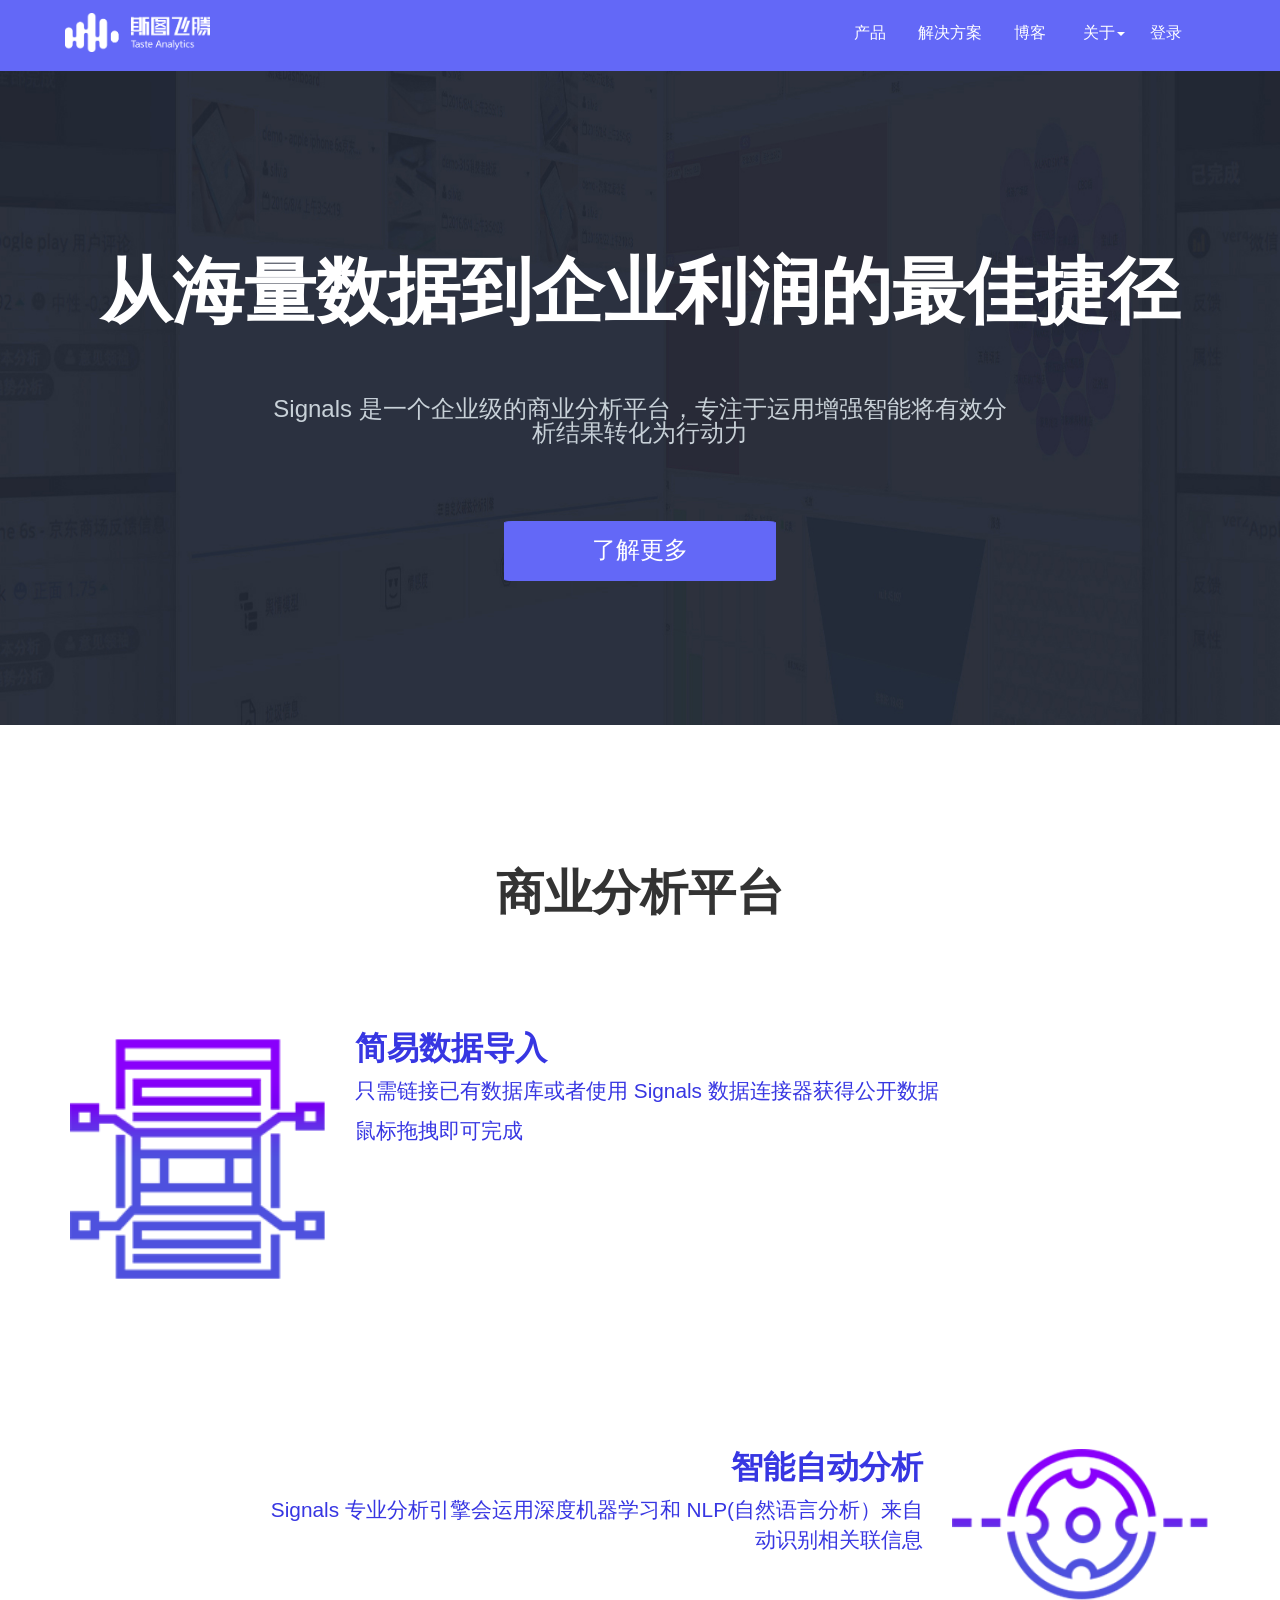
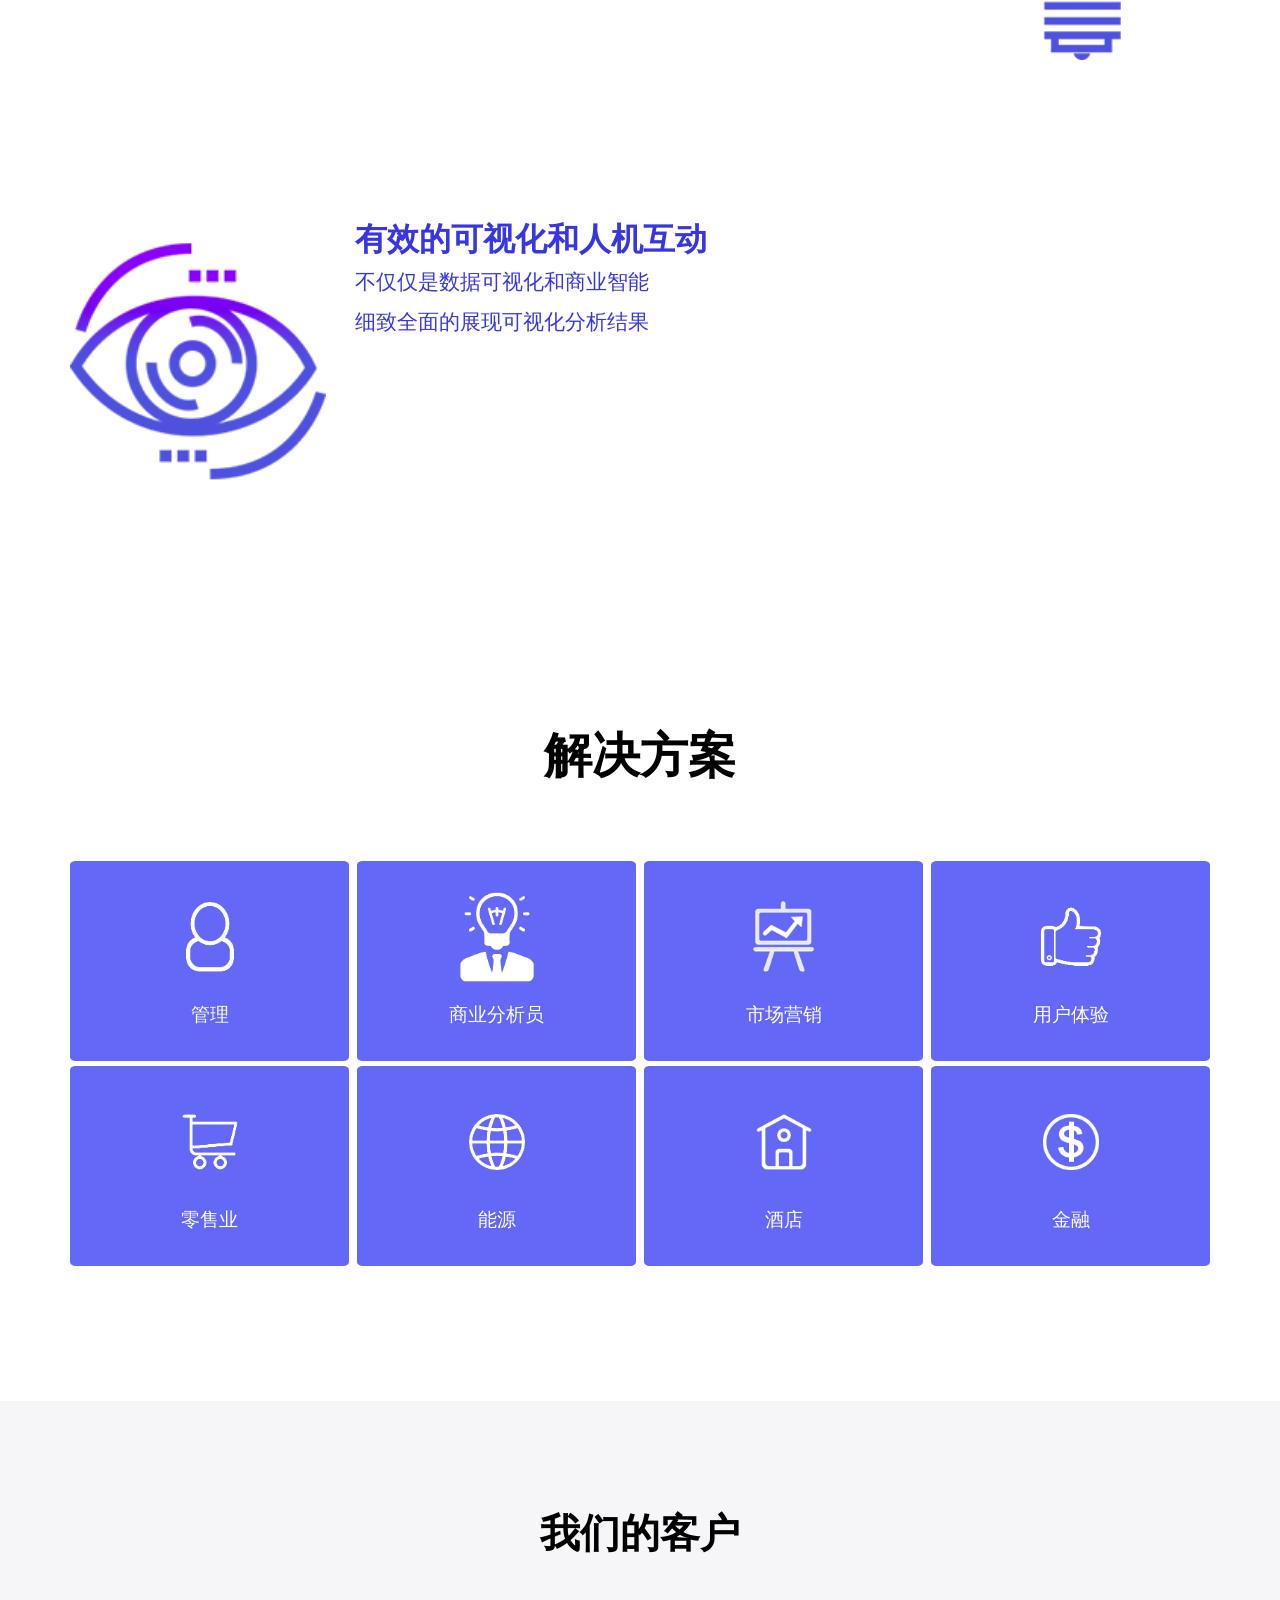
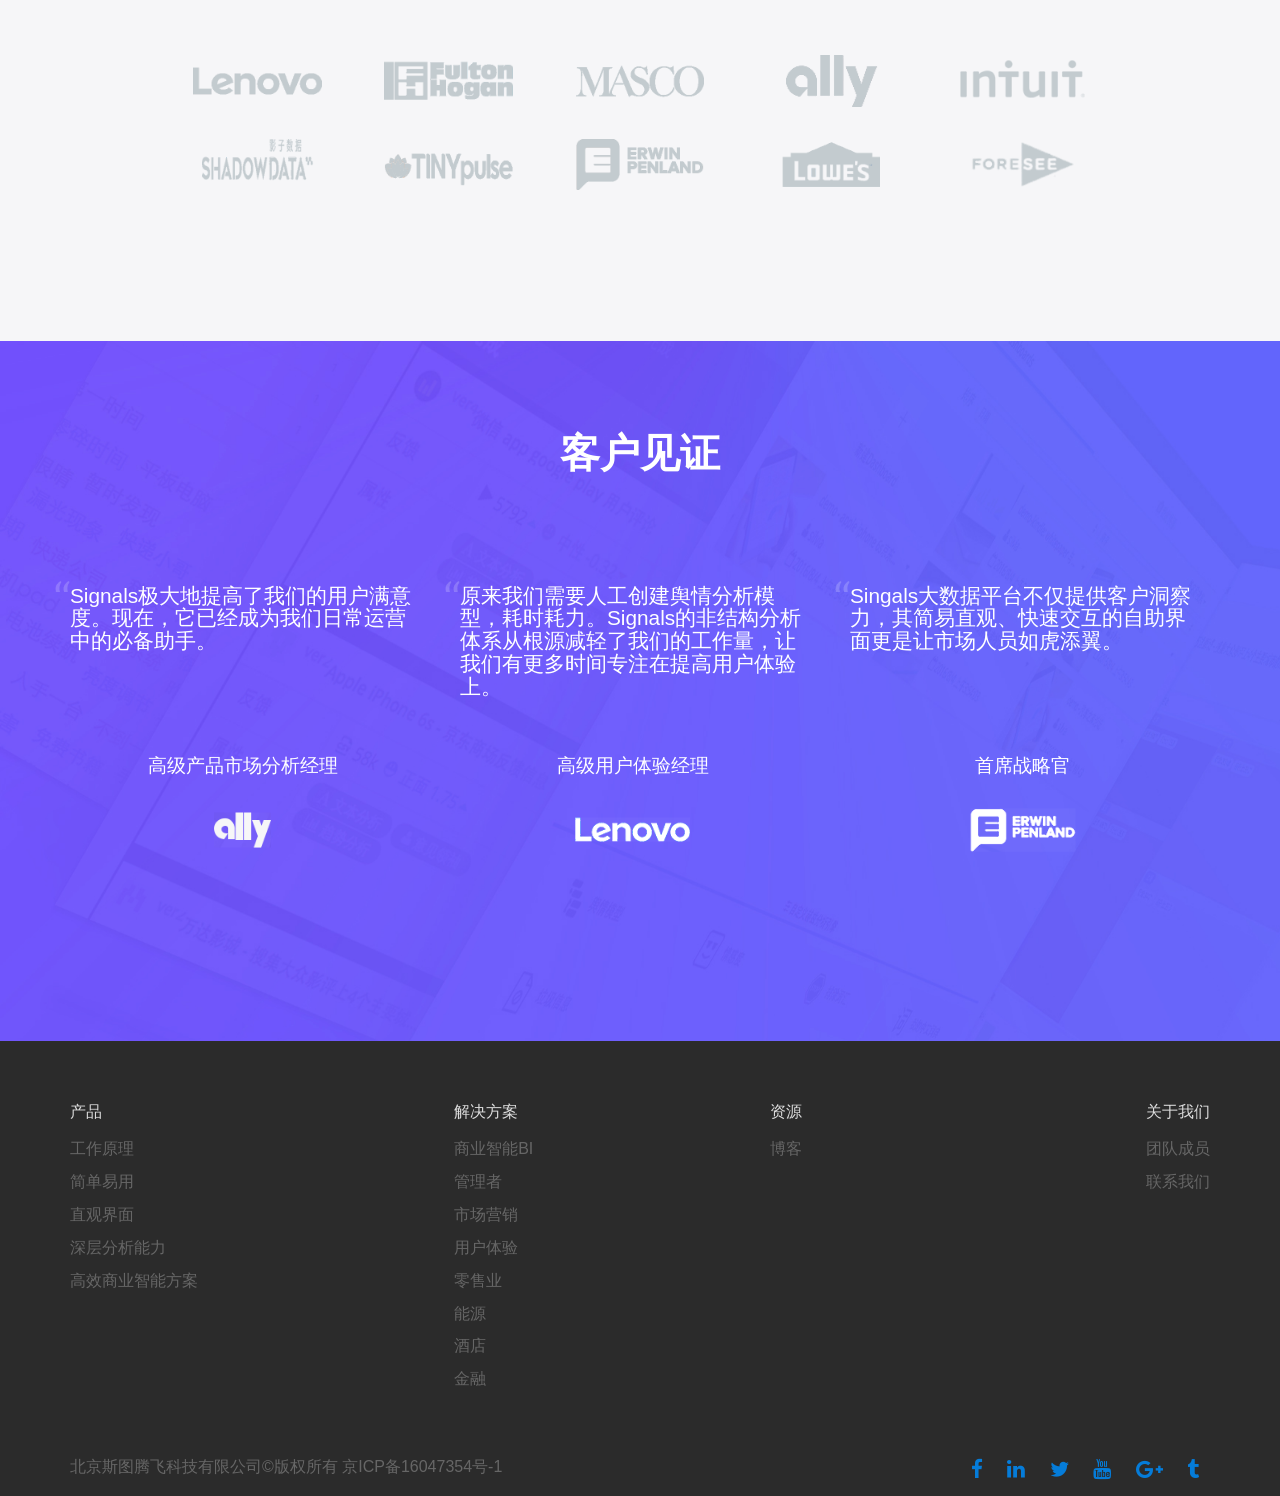
==== commit 06b8cdff: "No Free" ====
--- a/index.html
+++ b/index.html
@@ -3,7 +3,7 @@
 <head>
     <meta charset="UTF-8">
 	<meta name="viewport" content="width=device-width, initial-scale=1" />
-    <title></title>
+    <title>全球大数据专家</title>
     <link rel="stylesheet" href="lib/bootstrap-3.3.7-dist/css/bootstrap.min.css" rel="stylesheet">
     <script src="https://code.jquery.com/jquery-2.2.0.min.js"></script>
 	<script src="https://use.fortawesome.com/8b1e4781.js"></script>
@@ -12,6 +12,7 @@
 	<link href="CSS/Buttons.css" rel="stylesheet"/>
 	<link href="CSS/CanvasBox.css" rel="stylesheet"/>
 	<link href="CSS/LandingPageDesigned.css" rel="stylesheet"/>	
+	<link rel="icon" type="image/png" href="Resource/Icons/Stratifyd/ChineseLogo.png"/>
 </head>
 <body>
 <!--Maincotainer the whole page-->	
@@ -334,12 +335,12 @@
 				<div class = 'col-xs-12 col-sm-12 col-md-12 SolutionBox flipBox' id = "LinkCotainMainView22">
 					<img src="Resource/Icons/BottomLinkIcons/NewUtilitiesIcon.png" class="img BottomIcons" id="UtilitiesIcon">
 					</img>
-					<h5 class = "IconTitleS WhiteText" id = "UtilitiesTitle">市场调研</h5>				
+					<h5 class = "IconTitleS WhiteText" id = "UtilitiesTitle">能源</h5>				
 				</div>
 
 				<div class = 'col-xs-12 col-sm-12 col-md-12 SolutionBox flipBox' id = "LinkCotainText22">
 
-					<h5 class="LittleTitle">市场调研: 
+					<h5 class="LittleTitle">能源: 
 					</h5>
 
 					<p>
@@ -424,8 +425,8 @@
 		</div>
 
 		<div class="row CoustomerIconPart" id="CompanyIconPartRow1">
-
-			<div class = "col-xs-12 col-sm-12 col-md-2">
+			
+			<div class="col-xs-12 col-sm-12 col-md-1">
 			</div>
 
 			<div class = "col-xs-6 col-sm-4 col-md-2" id = "AdImageBox1">
@@ -448,11 +449,16 @@
 				</img>
 			</div>
 
+			<div class = "col-xs-12 col-sm-12 col-md-2">
+				<img class = "AdImageShow" id = "Ad2" src="Resource/Icons/CustomerCompanyIcon/Icons/Intuit.png" alt = "Intuit">
+				</img>				
+			</div>
+
 		</div>
 
 		<div class="row CoustomerIconPart" id="CompanyIconPartRow2">
 
-			<div class="col-xs-12 col-sm-12 col-md-2">
+			<div class="col-xs-12 col-sm-12 col-md-1">
 			</div>
 
 			<div class = "col-xs-6 col-sm-4 col-md-2 col-lg-2" id = "AdImageBox7">
@@ -475,6 +481,10 @@
 				</img>
 			</div>
 
+			<div class="col-xs-6 col-sm-4 col-md-2 col-lg-2" id = "AdImageBox11">
+				<img class = "AdImageShow" id = "Ad11" src="Resource/Icons/CustomerCompanyIcon/Icons/foresee.png" alt = "Foresee">
+				</img>
+			</div>
 
 		</div>
 	</div>
@@ -600,7 +610,7 @@
 						<li><a id = "MarketText" href="Resource/PDFResource/Case Study - Marketing.pdf">市场营销</a></li>
 						<li><a id = "CustomerEXText" href="Resource/PDFResource/Case Study - Consumer Products.pdf">用户体验</a></li>
 						<li><a id = "RetailText" href="Resource/PDFResource/Case Study - Retail.pdf">零售业</a></li>
-						<li><a id = "UtilitiesText" href="Resource/PDFResource/Case Study - Utilities.pdf">公共设施</a></li>
+						<li><a id = "UtilitiesText" href="Resource/PDFResource/Case Study - Utilities.pdf">能源</a></li>
 						<li><a id = "HospitalityText" href="Resource/PDFResource/Case Study - Hospitality for website.pdf">酒店</a></li>
 						<li><a id = "FinSerText" href="Resource/PDFResource/Case Study - Financial Services.pdf">金融</a></li>
 					</ul>
@@ -625,7 +635,7 @@
 			</div>
 		</div>
 		<div class = "row">
-			<div class='col-xs-12 col-md-6 BottomAlligainChange-Left'><span>Copyright ©	2015 — 2016 Stratifyd, Inc.</span></div>
+			<div class='col-xs-12 col-md-6 BottomAlligainChange-Left'><span>北京斯图腾飞科技有限公司©版权所有  京ICP备16047354号-1</span></div>
 			<div class='col-xs-12 col-md-6 BottomAlligainChange-Right'>
 				<ul class="list-inline">
 					<a href="https://www.facebook.com/stratifyd/" class="FontAwosomeIcon"><li class="fa fa-facebook FontIconSize" aria-hidden="true" id="FacebookIcon"></li></a>
--- a/CSS/Global.css
+++ b/CSS/Global.css
@@ -250,7 +250,7 @@
 	padding-right: 3.8%;
 	padding-top: 7px;
 	padding-bottom: 7px;
-	background-color: rgb(108,126,217);
+	background-color: rgb(99,104,247);
 	border-color: transparent;
 	text-align: center;
 	min-height: 70px;
@@ -346,11 +346,16 @@
 }
 #NavTitleCompanyIcon{
 /*	width: 30px;*/
+/*
 	position: absolute;
 	margin-top: -18px;
 	min-width: 150px;
 	max-height: 60px;
 	width: 10%;
+*/
+	height: 1.6em;
+	position: relative;
+	top: -0.4em;
 }
 .SecondRowTitle{
 	font-family: "Arial";
@@ -372,12 +377,12 @@
 	border-radius: 3%;
 	transition-duration: 0.2s;
 	color: white;
-	background-color: rgb(108,126,217);
-	border-color: rgb(108,126,217);
+	background-color: rgb(99,104,247);
+	border-color: rgb(99,104,247);
 }
 #FirstTry:hover{
 	transition-duration: 0.2s;
-	color: rgb(108,126,217);
+	color: rgb(99,104,247);
 	background-color: rgb(255,255,255);
 	border-color: rgb(255,255,255);
 }
--- a/CSS/LandingPageDesigned.css
+++ b/CSS/LandingPageDesigned.css
@@ -84,9 +84,9 @@
 	height: 60px;
 	width: 272px;
 	border-radius: 3%;
-	color: rgb(108,126,217);
+	color: rgb(99,104,247);
 	background-color: transparent;
-	border-color: rgb(108,126,217);
+	border-color: rgb(99,104,247);
 	max-width: 100%;
 }
 #ASolutionYN{
@@ -135,7 +135,7 @@
 	padding-top: 30px;
 	
 	transition-duration: 0.2s;
-	background-color: rgb(108,126,217);
+	background-color: rgb(99,104,247);
 }
 .CenterandBoder:hover{
 	transition-duration: 0.2s;
@@ -163,7 +163,7 @@
 	padding-top: 30px;
 	
 	transition-duration: 0.2s;
-	background-color: rgb(108,126,217);
+	background-color: rgb(99,104,247);
 }
 .CenterandBoder2:hover{
 	transition-duration: 0.2s;
